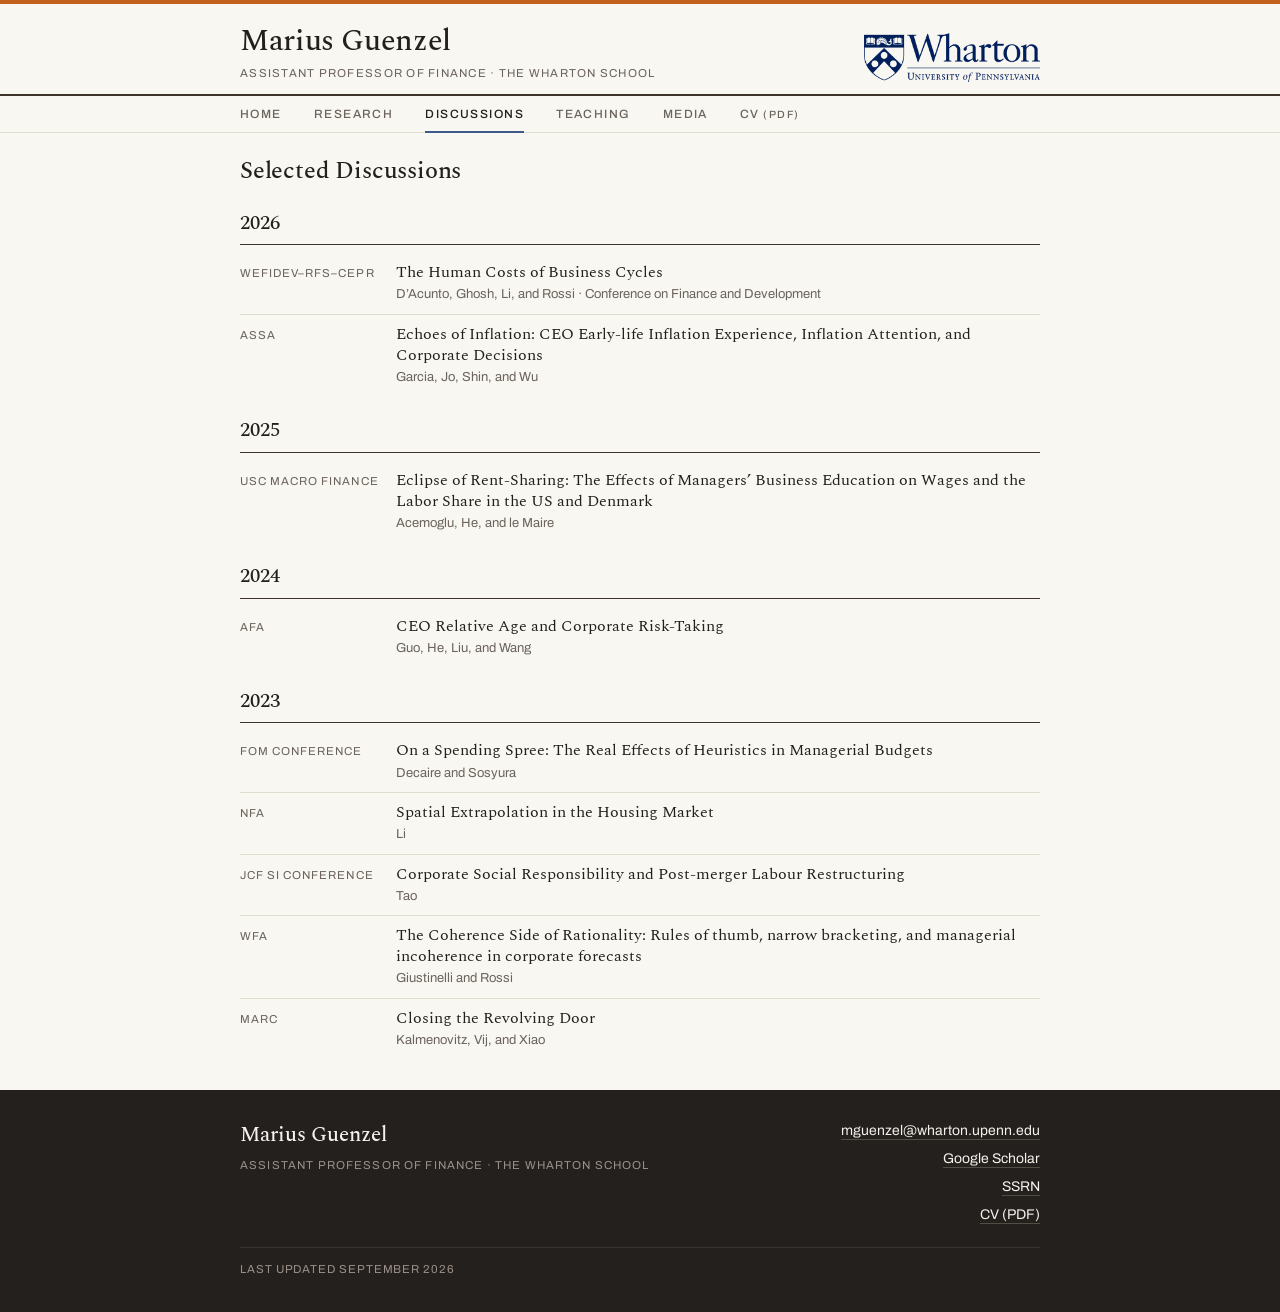
==== discussions.html @ 967c7da5 "Initial site" ====
<!doctype html>
<html lang="en">
<head>
<meta charset="utf-8">
<meta name="viewport" content="width=device-width, initial-scale=1">

<!-- iOS Safari auto-links bare number strings as telephone numbers, which turns
     volume and page citations into links. The CSS neutralises the styling; only
     this tag prevents the linking. -->
<meta name="format-detection" content="telephone=no">

<title>Discussions | Marius Guenzel</title>
<meta name="description" content="Selected conference and seminar discussions by Marius Guenzel, Assistant Professor of Finance at the Wharton School.">
<meta name="author" content="Marius Guenzel">
<link rel="canonical" href="https://www.mariusguenzel.com/discussions">

<meta property="og:type" content="website">
<meta property="og:site_name" content="Marius Guenzel">
<meta property="og:title" content="Discussions | Marius Guenzel">
<meta property="og:description" content="Selected conference and seminar discussions by Marius Guenzel, Assistant Professor of Finance at the Wharton School.">
<meta property="og:url" content="https://www.mariusguenzel.com/discussions">
<meta property="og:image" content="https://www.mariusguenzel.com/img/share.png">
<meta property="og:image:width" content="1200">
<meta property="og:image:height" content="630">
<meta name="twitter:card" content="summary_large_image">
<meta name="twitter:title" content="Discussions | Marius Guenzel">
<meta name="twitter:description" content="Selected conference and seminar discussions by Marius Guenzel, Assistant Professor of Finance at the Wharton School.">
<meta name="twitter:image" content="https://www.mariusguenzel.com/img/share.png">

<link rel="icon" href="favicon/mg.svg" type="image/svg+xml">
<link rel="alternate icon" href="favicon/mg.ico" sizes="32x32">
<link rel="apple-touch-icon" href="favicon/mg-180.png">

<link rel="preconnect" href="https://fonts.googleapis.com">
<link rel="preconnect" href="https://fonts.gstatic.com" crossorigin>
<link rel="stylesheet" href="https://fonts.googleapis.com/css2?family=Spectral:ital,wght@0,300;0,400;0,500;0,600;1,400&family=Archivo:wght@400;500;600&display=swap">
<link rel="stylesheet" href="css/site.css">
<script type="application/ld+json">
{
  "@context": "https://schema.org",
  "@type": "Person",
  "name": "Marius Guenzel",
  "givenName": "Marius",
  "familyName": "Guenzel",
  "jobTitle": "Assistant Professor of Finance",
  "url": "https://www.mariusguenzel.com/",
  "image": "https://www.mariusguenzel.com/img/guenzel-portrait.jpg",
  "email": "mguenzel@wharton.upenn.edu",
  "affiliation": {
    "@type": "CollegeOrUniversity",
    "name": "The Wharton School, University of Pennsylvania",
    "url": "https://www.wharton.upenn.edu/"
  },
  "sameAs": [
    "https://scholar.google.com/citations?user=2eia4X4AAAAJ",
    "https://papers.ssrn.com/sol3/cf_dev/AbsByAuth.cfm?per_id=4657581",
    "https://www.nber.org/people/marius_guenzel",
    "https://fnce.wharton.upenn.edu/profile/mguenzel/"
  ],
  "knowsAbout": ["Behavioral Finance", "Corporate Finance", "Managerial Decision-Making"]
}
</script>
</head>
<body>
<a class="skip" href="#view-discussions">Skip to content</a>
<div class="keyline"></div>

<header class="masthead">
  <div class="wrap masthead-inner">
    <div>
      <div class="wordmark"><a class="wordmark-link" href="index.html">Marius Guenzel</a></div>
      <div class="standfirst">Assistant Professor of Finance<span class="mast-school"> &middot; The Wharton School</span></div>
    </div>
    <div class="logo-slot"><img src="img/wharton.png" alt="The Wharton School, University of Pennsylvania" width="588" height="164"></div>
  </div>
</header>

<div id="mast-end"></div>

<div class="tabs-shell" id="tabs-shell">
  <div class="wrap tabs-row">
    <span class="mini-name" aria-hidden="true">Marius Guenzel</span>
    <nav class="tabs" aria-label="Sections">
        <a class="tab" href="index.html">Home</a>
        <a class="tab" href="research.html">Research</a>
        <a class="tab" href="discussions.html" aria-current="page">Discussions</a>
        <a class="tab" href="teaching.html">Teaching</a>
        <a class="tab" href="media.html">Media</a>
        <a class="tab" href="cv/CV_Marius.pdf" target="_blank" rel="noopener noreferrer">CV <span class="ext">(PDF)</span><span class="sr-only"> (opens in a new tab)</span></a>
    </nav>

    <details class="navmenu">
      <summary>
        <span class="navmenu-label">Discussions</span>
        <svg class="menu-caret" width="9" height="7" viewBox="0 0 9 7" fill="currentColor" aria-hidden="true"><path d="M0 0h9L4.5 7z"></path></svg>
      </summary>
      <nav class="navmenu-panel" aria-label="Sections">
        <a class="menu-item" href="index.html">Home</a>
        <a class="menu-item" href="research.html">Research</a>
        <a class="menu-item" href="discussions.html" aria-current="page">Discussions</a>
        <a class="menu-item" href="teaching.html">Teaching</a>
        <a class="menu-item" href="media.html">Media</a>
        <a class="menu-item" href="cv/CV_Marius.pdf" target="_blank" rel="noopener noreferrer">CV <span class="ext">&nbsp;(PDF)</span><span class="sr-only"> (opens in a new tab)</span></a>
      </nav>
    </details>
  </div>
</div>
<main class="page" id="view-discussions">
  <div class="wrap stack">
    <h1 class="page-title">Selected Discussions</h1>

    <section>
      <div class="sec-head"><h2>2026</h2></div>
      <div class="disc">
        <div class="venue">WEFIDEV&ndash;RFS&ndash;CEPR</div>
        <div class="disc-body">
          <div class="disc-title">The Human Costs of Business Cycles</div>
          <div class="disc-meta">D&rsquo;Acunto, Ghosh, Li, and Rossi &middot; Conference on Finance and Development</div>
        </div>
      </div>
      <div class="disc">
        <div class="venue">ASSA</div>
        <div class="disc-body">
          <div class="disc-title">Echoes of Inflation: CEO Early-life Inflation Experience, Inflation Attention, and Corporate Decisions</div>
          <div class="disc-meta">Garcia, Jo, Shin, and Wu</div>
        </div>
      </div>
    </section>

    <section>
      <div class="sec-head"><h2>2025</h2></div>
      <div class="disc">
        <div class="venue">USC Macro Finance</div>
        <div class="disc-body">
          <div class="disc-title">Eclipse of Rent-Sharing: The Effects of Managers&rsquo; Business Education on Wages and the Labor Share in the US and Denmark</div>
          <div class="disc-meta">Acemoglu, He, and le Maire</div>
        </div>
      </div>
    </section>

    <section>
      <div class="sec-head"><h2>2024</h2></div>
      <div class="disc">
        <div class="venue">AFA</div>
        <div class="disc-body">
          <div class="disc-title">CEO Relative Age and Corporate Risk-Taking</div>
          <div class="disc-meta">Guo, He, Liu, and Wang</div>
        </div>
      </div>
    </section>

    <section>
      <div class="sec-head"><h2>2023</h2></div>
      <div class="disc">
        <div class="venue">FOM Conference</div>
        <div class="disc-body">
          <div class="disc-title">On a Spending Spree: The Real Effects of Heuristics in Managerial Budgets</div>
          <div class="disc-meta">Decaire and Sosyura</div>
        </div>
      </div>
      <div class="disc">
        <div class="venue">NFA</div>
        <div class="disc-body">
          <div class="disc-title">Spatial Extrapolation in the Housing Market</div>
          <div class="disc-meta">Li</div>
        </div>
      </div>
      <div class="disc">
        <div class="venue">JCF SI Conference</div>
        <div class="disc-body">
          <div class="disc-title">Corporate Social Responsibility and Post-merger Labour Restructuring</div>
          <div class="disc-meta">Tao</div>
        </div>
      </div>
      <div class="disc">
        <div class="venue">WFA</div>
        <div class="disc-body">
          <div class="disc-title">The Coherence Side of Rationality: Rules of thumb, narrow bracketing, and managerial incoherence in corporate forecasts</div>
          <div class="disc-meta">Giustinelli and Rossi</div>
        </div>
      </div>
      <div class="disc">
        <div class="venue">MARC</div>
        <div class="disc-body">
          <div class="disc-title">Closing the Revolving Door</div>
          <div class="disc-meta">Kalmenovitz, Vij, and Xiao</div>
        </div>
      </div>
    </section>
  </div>
</main>
<footer class="site-foot">
  <div class="wrap">
    <div class="foot-grid">
      <div>
        <div class="foot-name">Marius Guenzel</div>
        <div class="foot-role">Assistant Professor of Finance &middot; The Wharton School</div>
      </div>
      <div class="foot-links">
        <a href="mailto:mguenzel@wharton.upenn.edu">mguenzel@wharton.upenn.edu</a>
        <a href="https://scholar.google.com/citations?user=2eia4X4AAAAJ&amp;hl=en" rel="noopener noreferrer" target="_blank">Google Scholar<span class="sr-only"> (opens in a new tab)</span></a>
        <a href="https://papers.ssrn.com/sol3/cf_dev/AbsByAuth.cfm?per_id=4657581" rel="noopener noreferrer" target="_blank">SSRN<span class="sr-only"> (opens in a new tab)</span></a>
        <a href="cv/CV_Marius.pdf" target="_blank" rel="noopener noreferrer">CV (PDF)<span class="sr-only"> (opens in a new tab)</span></a>
      </div>
    </div>
    <div class="foot-rule"></div>
    <div class="foot-updated">Last updated <time datetime="2026-09">September 2026</time></div>
  </div>
</footer>

<script>
  // The name appears in the pinned bar once the masthead has scrolled past.
  // This is the only script on the site; navigation is real links.
  (function () {
    var shell = document.getElementById('tabs-shell');
    var sentinel = document.getElementById('mast-end');
    if (shell && sentinel && 'IntersectionObserver' in window) {
      new IntersectionObserver(function (entries) {
        shell.classList.toggle('scrolled', !entries[0].isIntersecting);
      }, { rootMargin: '0px', threshold: 0 }).observe(sentinel);
    }
  })();
</script>
</body>
</html>
---- css/site.css ----
:root {
  --bg:          #F8F7F2;
  --bg-alt:      #F0EEE6;
  --ink:         #221F1C;
  --muted:       #6B635C;
  --rule:        #DFDBCE;
  --rule-strong: #3B332C;
  --accent:      #40598C;
  --accent-hov:  #334770;

  /* Publication accent. Two accents, two jobs: blue means interactive,
     sienna means published. Journal names take the darker value; the 4px
     keyline takes the brighter one, which is legal because a rule is a
     graphic element and needs 3:1, not the 4.5:1 that text needs. */
  --venue:       #A34A1C;
  --keyline:     #C2601E;

  --dark:        #24201D;
  --dark-text:   #CBC3BA;
  --dark-hi:     #F4F1EC;
  --dark-rule:   #554C44;
  --dark-muted:  #9A9089;

  --serif: 'Spectral', Georgia, 'Times New Roman', serif;
  --sans:  'Archivo', 'Helvetica Neue', Arial, sans-serif;
  --measure: 880px;
  --gutter: 40px;
}

* { box-sizing: border-box; }

body {
  margin: 0;
  background: var(--bg);
  color: var(--ink);
  font-family: var(--sans);
  font-size: 15px;
  line-height: 1.5;
  -webkit-font-smoothing: antialiased;
}

a { color: var(--accent); text-decoration: none; }
a:hover { color: var(--accent-hov); text-decoration: underline; }

/* iOS Safari auto-links bare number strings as telephone numbers, which
   turned the paper numbers and citation details blue. The real site should
   also carry <meta name="format-detection" content="telephone=no"> in the
   head; this neutralises the styling wherever that meta is not present. */
a[href^="tel:"] {
  color: inherit;
  text-decoration: none;
  pointer-events: none;
}
:focus-visible { outline: 2px solid var(--accent); outline-offset: 3px; }
h1, h2, h3, p { margin: 0; }

.wrap { max-width: var(--measure); margin: 0 auto; padding: 0 var(--gutter); }

/* Journal-cover keyline. Bookends the dark footer at the other end.
   4px, not 5 Ã¢â‚¬â€ burgundy is dark enough that 5 read heavier than intended. */
.keyline { height: 4px; background: var(--keyline); }

/* ---------- masthead ---------- */

.masthead { padding: 22px 0 12px; }
.masthead-inner {
  display: flex;
  align-items: flex-end;
  justify-content: space-between;
  gap: 32px;
  flex-wrap: wrap;
}
.wordmark {
  font-family: var(--serif);
  font-size: 30px;
  font-weight: 500;
  line-height: 1.05;
  letter-spacing: -0.012em;
}
.standfirst {
  margin-top: 7px;
  font-size: 11.5px;
  letter-spacing: 0.11em;
  text-transform: uppercase;
  color: var(--muted);
}
.logo-slot { width: 176px; display: block; }
.logo-slot img { width: 100%; height: auto; display: block; }

/* ---------- tabs ---------- */

.tabs-shell {
  position: sticky;
  top: 0;
  z-index: 10;
  background: var(--bg);
  border-top: 2px solid var(--rule-strong);
  border-bottom: 1px solid var(--rule);
}
.tabs-row { display: flex; align-items: center; }

/* The masthead does not follow you down the page; the name does, in small
   type, once the masthead has scrolled past. */
.mini-name {
  font-family: var(--serif);
  font-size: 16px;
  font-weight: 600;
  color: var(--ink);
  white-space: nowrap;
  overflow: hidden;
  max-width: 0;
  opacity: 0;
  transition: max-width 260ms ease, opacity 180ms ease, margin-right 260ms ease;
  margin-right: 0;
}
.tabs-shell.scrolled .mini-name { max-width: 260px; opacity: 1; margin-right: 30px; }
@media (prefers-reduced-motion: reduce) { .mini-name { transition: none; } }

.tabs { display: flex; gap: 32px; flex-wrap: wrap; }
.tab {
  appearance: none;
  background: none;
  border: 0;
  border-bottom: 2px solid transparent;
  font: inherit;
  font-family: var(--sans);
  font-size: 12px;
  font-weight: 500;
  letter-spacing: 0.12em;
  text-transform: uppercase;
  color: var(--muted);
  padding: 9px 0 8px;
  margin-bottom: -1px;
  cursor: pointer;
  text-decoration: none;
  display: block;
}
.tab:hover { color: var(--ink); text-decoration: none; }
.tab[aria-current="page"] { color: var(--ink); border-bottom-color: var(--accent); }
.tab .ext { font-size: 10.5px; color: var(--muted); }

/* Mobile navigation: the tab row becomes a disclosure menu. Built on
   <details> like the paper accordions, so it works with JavaScript off. */
.navmenu { display: none; }
.navmenu > summary {
  list-style: none;
  display: flex;
  align-items: center;
  justify-content: space-between;
  gap: 12px;
  padding: 13px 0;
  cursor: pointer;
  font-size: 12.5px;
  font-weight: 600;
  letter-spacing: 0.12em;
  text-transform: uppercase;
  color: var(--ink);
}
.navmenu > summary::-webkit-details-marker { display: none; }
.navmenu .menu-caret { flex: 0 0 9px; fill: currentColor; transition: transform 140ms ease; }
.navmenu[open] > summary .menu-caret { transform: rotate(180deg); }
@media (prefers-reduced-motion: reduce) { .navmenu .menu-caret { transition: none; } }

.navmenu-panel { display: flex; flex-direction: column; padding-bottom: 6px; }
.menu-item {
  appearance: none;
  background: none;
  border: 0;
  border-top: 1px solid var(--rule);
  font: inherit;
  font-family: var(--sans);
  font-size: 16px;
  text-align: left;
  color: var(--ink);
  min-height: 46px;
  display: flex;
  align-items: center;
  cursor: pointer;
  text-decoration: none;
  padding: 0;
}
.menu-item:hover { text-decoration: none; }
.menu-item[aria-current="page"] { color: var(--accent); font-weight: 600; }
.menu-item .ext { font-size: 13px; color: var(--muted); }

/* ---------- pages ---------- */

.page { padding: 20px 0 30px; }
.stack { display: flex; flex-direction: column; gap: 20px; }

.page-title {
  font-family: var(--serif);
  font-size: 24px;
  font-weight: 500;
  letter-spacing: -0.008em;
}

.sec-head {
  padding-bottom: 6px;
  border-bottom: 1px solid var(--rule-strong);
  margin-bottom: 8px;
}
.sec-head h2 {
  font-family: var(--serif);
  font-size: 19.5px;
  font-weight: 500;
}

/* ---------- intro ---------- */

.intro { display: flex; gap: 28px; align-items: flex-start; }
.portrait-col { flex: 0 0 148px; }

/* Square corners, deliberately: there is no border-radius anywhere on
   this site. A rounded photograph would be the one rounded thing on the
   page, and rounding a portrait is the avatar convention Ã¢â‚¬â€ app UI
   grammar on a page built to read as printed matter.

   No frame either. A 1px --rule hairline was tried and removed: the
   headshot is black and white on charcoal, so a pale line between a dark
   photo and a cream ground is invisible at any normal viewing distance.
   The photo already carries the hardest edge on the page; nothing needs
   to be added to it. */
.portrait {
  width: 148px;
  height: 222px;
  background: var(--bg-alt);
  overflow: hidden;
}
.portrait img { width: 100%; height: 100%; object-fit: cover; display: block; }

.lede {
  font-family: var(--serif);
  font-size: 18.5px;
  line-height: 1.55;
  text-wrap: pretty;
}
.sub {
  font-family: var(--serif);
  font-size: 16px;
  line-height: 1.6;
  color: var(--muted);
  margin-top: 12px;
  text-wrap: pretty;
}

/* ---------- what's new ---------- */

.whats-new { display: grid; grid-template-columns: 140px 1fr; gap: 0 16px; }
.whats-new > * { border-top: 1px solid var(--rule); padding: 9px 0; }
.whats-new > *:nth-child(1), .whats-new > *:nth-child(2) { border-top: 0; padding-top: 0; }
.wn-date {
  font-family: var(--serif);
  font-size: 15px;
  color: var(--muted);
  font-variant-numeric: tabular-nums;
}
.wn-text {
  font-family: var(--serif);
  font-size: 16px;
  line-height: 1.48;
  text-wrap: pretty;
}

/* ---------- paper entry ---------- */

.paper {
  display: grid;
  grid-template-columns: 34px 1fr;
  gap: 0 16px;
  padding: 10px 0;
  border-bottom: 1px solid var(--rule);
}
.paper:last-child { border-bottom: 0; }
.paper-num {
  font-family: var(--serif);
  font-size: 14px;
  color: var(--muted);
  padding-top: 3px;
  font-variant-numeric: tabular-nums;
}
.paper-body { min-width: 0; display: flex; flex-direction: column; gap: 4px; }

.paper-title {
  font-family: var(--serif);
  font-size: 18px;
  font-weight: 600;
  line-height: 1.25;
  text-wrap: pretty;
}
.byline { font-size: 13px; color: var(--muted); }

/* Optional plain-language line under a paper title, for readers who are not
   economists. Styled and ready; add a <div class="takeaway"> under any title
   and it needs no further CSS. Deliberately unused for now. */
.takeaway {
  font-family: var(--serif);
  font-style: italic;
  font-size: 15.5px;
  line-height: 1.45;
  color: var(--muted);
  text-wrap: pretty;
}

/* One treatment for every venue line: published, forthcoming, under review. */
/* Journal names sit below the title in weight but stand apart by colour and
   italic Ã¢â‚¬â€ citation convention does the work, so nothing has to shout. */
.venue-line { display: flex; align-items: baseline; flex-wrap: wrap; gap: 1px 9px; }
.journal {
  font-family: var(--serif);
  font-size: 15.5px;
  font-style: italic;
  font-weight: 500;
  color: var(--venue);
}
.venue-detail {
  font-family: var(--serif);
  font-size: 15px;
  color: var(--muted);
  font-variant-numeric: tabular-nums;
}

.award { font-size: 13px; font-weight: 500; color: var(--ink); }

/* The burgundy accent is confined to the Research page. It was tried on a
   journal named in running prose in What's New and removed: in a sentence
   that already carries a blue link, a second coloured span reads as a second
   link rather than as a venue. Journals in prose stay plain italic. */

.links { display: flex; flex-wrap: wrap; gap: 16px; font-size: 13px; }

/* Stacked, never side by side Ã¢â‚¬â€ an open panel would shove its neighbour around. */
.disclosures { display: flex; flex-direction: column; gap: 3px; margin-top: 4px; }
details { width: 100%; }

details > summary {
  list-style: none;
  cursor: pointer;
  display: flex;
  align-items: center;
  gap: 8px;
  color: var(--accent);
  font-size: 13.5px;
  width: fit-content;
  padding: 2px 0;
}
details > summary::-webkit-details-marker { display: none; }
details > summary:hover { color: var(--accent-hov); text-decoration: underline; }
.caret { flex: 0 0 7px; fill: currentColor; transition: transform 120ms ease; }
details[open] > summary .caret { transform: rotate(90deg); }
@media (prefers-reduced-motion: reduce) { .caret { transition: none; } }

.panel { border-left: 1px solid var(--rule); padding: 2px 0 2px 16px; margin: 6px 0 8px; }
/* No cap. The abstract fills the panel Ã¢â‚¬â€ 733px at the 880 measure, about
   100 characters Ã¢â‚¬â€ which is as wide as it can go without leaving the
   column the rest of the entry sits in.

   This went 64ch Ã¢â€ â€™ 82ch Ã¢â€ â€™ none, each step to make the block shorter
   rather than to improve the measure; at 100ch the line is past textbook
   comfort. Two things pay for that: 1.65 line-height, so the eye finds
   the start of the next line, and the fact that the panel is closed by
   default and opened deliberately by someone who wants this specific
   abstract. It is not text anyone reads by accident. The presentations
   list below it is uncapped too, so the two panels now agree. */
.panel.abstract { font-family: var(--serif); font-size: 15px; line-height: 1.65; }
/* Most abstracts are a single block. The handbook chapter carries a
   three-paragraph Summary instead, and the global `p { margin: 0 }`
   would otherwise run its paragraphs together. */
.panel.abstract p + p { margin-top: 0.72em; }
.panel.list { font-size: 13.5px; line-height: 1.75; color: var(--muted); }

/* A presentation panel reads top to bottom as scope, list, legend.
   The accordion label is just "Presentations", matching its sibling
   "Abstract". Both qualifiers live in the scope line instead: the scope
   is a property of the list, not of the control that opens it, and
   "Selected" is a claim about completeness that matters to someone
   reading the list rather than to someone deciding whether to open it.
   Stacking it in both places said it twice, fifteen pixels apart. */
/* No rules inside the panel. The panel already has a left border; three
   hairlines in a 13.5px block turned a short list into a small table.
   Space does the separating instead. */
.panel .scope {
  font-size: 12px;
  line-height: 1.5;
  color: var(--muted);
  margin-bottom: 9px;
}

/* Each panel carries its own legend rather than the page carrying one. A
   legend is only useful where the marker is in view, and these panels open
   one at a time Ã¢â‚¬â€ a note at the foot of a twelve-entry page would be a
   scroll away from the asterisk it explains. Only the markers that actually
   occur in a given list are printed, so two papers carry no legend at all. */
.panel .legend {
  margin-top: 10px;
  font-size: 12px;
  line-height: 1.5;
  color: var(--muted);
}
/* The marker in ink so the eye can match it to the list above, raised
   explicitly rather than relying on the font. Archivo sets the asterisk
   near the middle of the cap height, which reads as punctuation; lifted it
   reads as the reference mark it is. */
.panel .legend .mk {
  color: var(--ink);
  font-weight: 500;
  display: inline-block;
  transform: translateY(-0.22em);
}

.ph { color: var(--muted); font-style: italic; }

/* ---------- discussions ---------- */

.disc {
  display: grid;
  grid-template-columns: 140px 1fr;
  gap: 0 16px;
  padding: 9px 0;
  border-bottom: 1px solid var(--rule);
}
.disc:last-child { border-bottom: 0; }
.venue {
  font-size: 11.5px;
  letter-spacing: 0.09em;
  text-transform: uppercase;
  color: var(--muted);
  padding-top: 3px;
}
.disc-body { display: flex; flex-direction: column; gap: 2px; min-width: 0; }
.disc-title { font-family: var(--serif); font-size: 16px; line-height: 1.32; text-wrap: pretty; }
.disc-meta { font-size: 13px; color: var(--muted); }

/* ---------- media ---------- */

.media {
  display: grid;
  grid-template-columns: 140px 1fr;
  gap: 0 16px;
  padding: 11px 0;
  border-bottom: 1px solid var(--rule);
}
.media:last-child { border-bottom: 0; }
/* Dates set like What's New Ã¢â‚¬â€ both are dates, so both are serif figures. */
.media-date {
  font-family: var(--serif);
  font-size: 15px;
  color: var(--muted);
  font-variant-numeric: tabular-nums;
  padding-top: 1px;
}
.media-body { display: flex; flex-direction: column; gap: 3px; min-width: 0; }
.media-title {
  font-family: var(--serif);
  font-size: 16.5px;
  line-height: 1.3;
  text-wrap: pretty;
}
/* The outlet is the signal for this page's readers, not the headline Ã¢â‚¬â€
   so it sits in ink, scannable down the column. */
.media-outlet { font-size: 13.5px; font-weight: 500; color: var(--ink); }
/* How Marius was involved. Factual, not evaluative: a controlled vocabulary
   of Interview / Interviewed / Research covered. */
.media-role { font-weight: 400; color: var(--muted); }
.media-note {
  font-family: var(--serif);
  font-style: italic;
  font-size: 14.5px;
  line-height: 1.4;
  color: var(--muted);
  margin-top: 1px;
}

/* Provenance line under the page title. A sentence, not a logo wall. */
.page-note {
  font-family: var(--serif);
  font-size: 16px;
  line-height: 1.5;
  color: var(--muted);
  margin-top: 9px;
  max-width: 62ch;
  text-wrap: pretty;
}
.page-note strong { font-weight: 500; color: var(--ink); }

/* ---------- teaching ---------- */

.course {
  display: grid;
  grid-template-columns: 140px 1fr;
  gap: 0 16px;
  padding: 9px 0;
  border-bottom: 1px solid var(--rule);
}
.course:last-child { border-bottom: 0; }
.level {
  font-size: 11.5px;
  letter-spacing: 0.09em;
  text-transform: uppercase;
  color: var(--muted);
  padding-top: 5px;
}
.course-body { display: flex; flex-direction: column; gap: 3px; min-width: 0; }
.course-title { font-family: var(--serif); font-size: 17.5px; font-weight: 500; line-height: 1.26; }

/* ---------- dark footer ---------- */

.site-foot { background: var(--dark); color: var(--dark-text); }
.site-foot .wrap { padding-top: 30px; padding-bottom: 34px; }
.foot-grid {
  display: flex;
  justify-content: space-between;
  align-items: flex-start;
  gap: 36px;
  flex-wrap: wrap;
}
.foot-name { font-family: var(--serif); font-size: 21px; font-weight: 500; color: var(--dark-hi); }
.foot-role {
  margin-top: 6px;
  font-size: 11.5px;
  letter-spacing: 0.1em;
  text-transform: uppercase;
  color: var(--dark-muted);
}
.foot-links { display: flex; flex-direction: column; gap: 7px; font-size: 14px; text-align: right; }
.foot-links a {
  color: var(--dark-hi);
  text-decoration: underline;
  text-decoration-color: var(--dark-rule);
  text-underline-offset: 4px;
}
.foot-links a:hover { color: #FFFFFF; text-decoration-color: var(--dark-hi); }
.foot-rule { height: 1px; background: #3A332E; margin: 22px 0 13px; }
.foot-updated {
  font-size: 11.5px;
  letter-spacing: 0.08em;
  text-transform: uppercase;
  color: var(--dark-muted);
}
.foot-updated .ph { color: var(--dark-muted); }

/* ---------- research themes (home page) ----------
   No numbering: three concurrent areas are not a sequence, and 01/02/03
   would assert an order that isn't there. The rules do the separating. */

/* Aligned to the page measure like everything else. */
.themes-wide { margin-top: 54px; }
.wrap-wide { max-width: var(--measure); margin: 0 auto; padding: 0 var(--gutter); }

/* Capped columns. Static: no hover colour, no click behaviour, no links on
   the questions. Everything is visible at rest.

   Fifteen alternatives were built and rejected over one session Ã¢â‚¬â€ ruleless
   columns, editorial rows, tint panels, drawn figures, larger type, a
   thesis line, findings with numbers, a compact index, a dark band, a cream
   band, questions alone, folding the block into the bio, running prose,
   three dark blocks, copper caps, hover states, and a tab-like disclosure.
   This original was kept every time. It is a signpost between the portrait
   and the news; it is meant to be read in four seconds and then ignored,
   and each attempt to make it more interesting made it compete with the
   papers, which are the actual content of this site.

   Do not re-propose. Studies are linked in the palette section of
   CLAUDE.md. If this block ever needs to improve, the lever is the copy Ã¢â‚¬â€
   three questions and three glosses Ã¢â‚¬â€ not the frame around it. */
.theme-grid { display: grid; grid-template-columns: repeat(3, minmax(0, 1fr)); gap: 22px; }
.theme {
  display: flex;
  flex-direction: column;
  gap: 7px;
  border-top: 2px solid var(--rule-strong);
  padding-top: 12px;
}
.theme-name {
  font-family: var(--serif);
  font-size: 18px;
  font-weight: 600;
  line-height: 1.25;
  letter-spacing: -0.01em;
}

/* Headings wrap naturally. text-wrap: balance was tried and removed Ã¢â‚¬â€ it
   evened the line lengths at the cost of breaking before the sense did. */

/* Hairlines between the selected papers, matching every other list on the
   site. Without them a two-line title above a one-line title reads as one
   block of text. */
.theme-work { margin-top: 6px; display: flex; flex-direction: column; gap: 0; }
.theme-work a { padding-bottom: 6px; }
.theme-work a + a { border-top: 1px solid var(--rule); padding-top: 6px; }
.theme-work a:last-child { padding-bottom: 0; }
.theme-work-label {
  font-size: 10px;
  font-weight: 600;
  letter-spacing: 0.13em;
  text-transform: uppercase;
  color: var(--muted);
  margin-bottom: 6px;
}
.theme-work a { font-family: var(--serif); font-size: 14.5px; line-height: 1.33; }
/* Roman, not italic. The description is already three steps away from the
   heading above it Ã¢â‚¬â€ smaller, lighter, muted Ã¢â‚¬â€ so the italic was a fourth
   signal for a distinction that was not in doubt, and it read as a pull
   quote rather than as a line of explanation.

   14px, not 15. Cutting the line entirely was considered and rejected
   (https://claude.ai/code/artifact/cfbfd085-6bdb-423a-85a0-0934b1d5f403);
   what was true in that argument is that the line partly restates the
   papers beneath it, so it should read as a subordinate gloss rather than
   as a second heading. At 15px against an 18px name it was competing. */
.theme-q {
  font-family: var(--serif);
  font-size: 14px;
  line-height: 1.5;
  color: var(--muted);
  text-wrap: pretty;
}

/* Two layout devices on the site, each used consistently:

   - the three-column grid (portrait and bio, research themes), where the
     page measure is divided equally and things span whole columns;
   - the 140px label row (What's New, Discussions, Teaching, Media), where
     a short label Ã¢â‚¬â€ date, venue, level Ã¢â‚¬â€ sits beside a body of text.

   What's New used to be 100px, the only place that number appeared. It is
   a list, so it now takes the list column and matches the three list pages
   it shares content types with. Putting the lists on the three-column grid
   instead was tried and reverted: a 252px column for "Undergraduate" is a
   third of the page spent on one word.

   The Research page's 34px paper number is neither Ã¢â‚¬â€ it is a margin mark. */

.home-tail { margin-top: 54px; }

/* ---------- home keeps the roomier rhythm ----------
   The tightening above is for the long list pages; the home page has
   little enough on it that the space reads as composure, not waste. */

#view-home { padding: 32px 0 44px; }
#view-home .stack { gap: 36px; }
#view-home .sec-head { padding-bottom: 8px; margin-bottom: 15px; }
#view-home .sec-head h2 { font-size: 21px; }
/* The intro runs on the themes grid, not on a column width of its own.
   Portrait in column 1, bio spanning 2Ã¢â‚¬â€œ3, so the photograph's left edge
   lines up with the first theme and the bio's with the second. The home
   page had been running on two grids; this is the one change that makes
   it read as composed rather than merely tidy. */
#view-home .intro {
  display: grid;
  grid-template-columns: repeat(3, minmax(0, 1fr));
  gap: 22px;
  align-items: start;
}
#view-home .intro > div:last-child { grid-column: span 2; }
#view-home .portrait-col { flex: none; }

/* Square, filling the column Ã¢â‚¬â€ 252px at the 880 measure.
   1:1 is a real headshot format (faculty directories, conference
   programs) rather than a ratio picked to hit a height. It is also
   shorter than the 270 it replaces, so the plate gets wider and the
   intro block gets shorter at the same time.

   No frame. A mat and hairline was built and rejected on sight as a
   picture-frame gesture that dates the page; the photograph keeps the
   hard edge it already has.

   object-position pins the top so the 33% the square crop discards
   comes off the bottom, which in this photograph is jacket. Centred Ã¢â‚¬â€
   the default Ã¢â‚¬â€ it would take half of that off the hair. */
#view-home .portrait { width: 100%; height: auto; aspect-ratio: 1 / 1; }
#view-home .portrait img { object-position: center top; }
#view-home .lede { font-size: 20px; line-height: 1.6; }
#view-home .sub { font-size: 17px; line-height: 1.68; margin-top: 12px; }
#view-home .whats-new { gap: 0 16px; }
#view-home .whats-new > * { padding: 8px 0; }
#view-home .whats-new > *:nth-child(1), #view-home .whats-new > *:nth-child(2) { padding-top: 0; }
#view-home .wn-date { font-size: 15px; }
#view-home .wn-text { font-size: 16px; line-height: 1.42; }

/* Themes stack well before the phone breakpoint. Three columns inside a
   ~700px viewport leaves each about 215px, which chops the questions into
   three ragged lines. Balancing is also switched off once stacked: at full
   width the headings should simply fill the line. */
@media (max-width: 900px) {
  .theme-grid { grid-template-columns: 1fr; gap: 20px; }
  .theme-name { text-wrap: wrap; }
  .theme-q { max-width: 60ch; }
}

/* ---------- responsive ---------- */

@media (max-width: 760px) {
  .theme-grid { grid-template-columns: 1fr; gap: 18px; }
  :root { --gutter: 22px; }
  .masthead { padding: 18px 0 11px; }
  .masthead-inner { align-items: flex-start; gap: 18px; }
  .wordmark { font-size: 25px; }
  .mast-school { display: none; }
  .logo-slot { width: 138px; }
  .page-title { font-size: 21px; }
  .page { padding: 18px 0 26px; }
  .stack { gap: 18px; }
  .tabs { display: none; }
  .navmenu { display: block; flex: 1; }
  .intro { flex-direction: column; gap: 20px; }
  .portrait-col { flex: none; }
  .lede { font-size: 17.5px; }
  .whats-new { grid-template-columns: 1fr; gap: 0; }
  .whats-new > *:nth-child(2n) { border-top: 0; padding-top: 0; }
  .whats-new > *:nth-child(2n+1) { padding-bottom: 3px; }

  #view-home { padding: 22px 0 32px; }
  #view-home .stack { gap: 26px; }
  #view-home .intro { grid-template-columns: 1fr; gap: 22px; }
  #view-home .intro > div:last-child { grid-column: auto; }
  #view-home .portrait-col { flex: none; }
  /* Stacked, the plate is an object rather than a column. */
  #view-home .portrait { width: 200px; }
  #view-home .lede { font-size: 18px; }
  #view-home .sub { font-size: 16px; }
  #view-home .whats-new { grid-template-columns: 1fr; }
  #view-home .whats-new > *:nth-child(2n) { border-top: 0; padding-top: 0; }
  #view-home .whats-new > *:nth-child(2n+1) { padding-bottom: 3px; }
  #view-home .whats-new { grid-template-columns: 1fr; gap: 2px; }
  #view-home .wn-date { padding-top: 13px; }
  .paper { grid-template-columns: 1fr; }
  .paper-num { padding-top: 0; padding-bottom: 2px; }
  .disc, .course, .media { grid-template-columns: 1fr; gap: 4px; }
  .venue, .level, .media-date { padding-top: 0; }
  .foot-links { text-align: left; }
  .site-foot .wrap { padding-top: 26px; padding-bottom: 30px; }
}

/* ---------- print ---------- */

@media print {
  body { background: none; }
  .page { padding-top: 0; }

  /* Sticky chrome means nothing on paper. */
  .tabs-shell, .navmenu { display: none; }

  /* <details> prints closed. Without this rule the Research page prints
     with every abstract and presentation list silently missing Ã¢â‚¬â€ the
     single worst thing this stylesheet prevents. */
  details > .panel { display: block !important; }
  details > summary { color: var(--ink); font-weight: 500; }
  .caret { display: none; }

  /* The footer band is a background colour, and browsers do not print
     background colours by default. Left alone, #CBC3BA text would print
     on white paper Ã¢â‚¬â€ invisible. Reprint the band as plain text. */
  .site-foot { background: none; color: var(--ink); border-top: 1px solid var(--rule); }
  .foot-name { color: var(--ink); }
  .foot-links a { color: var(--ink); text-decoration-color: var(--rule); }
  .foot-role, .foot-updated { color: var(--muted); }
  .foot-rule { background: var(--rule); }

  /* An entry should not split across a page break. */
  .paper, .disc, .course, .media, .theme { break-inside: avoid; page-break-inside: avoid; }

  /* Paper is not clickable, so give the reader the destination. Placeholder
     and mail links are excluded, so the mockup does not print "(#)" beside
     all 55 of them; this starts earning its place once real URLs land. */
  a[href]:not([href="#"]):not([href^="mailto:"])::after {
    content: " (" attr(href) ")";
    font-size: 11px;
    color: var(--muted);
    word-break: break-all;
  }
}
/* ==========================================================================
   SITE ADDITIONS
   Present on the real site and not in the mockup, which had no <head>,
   no real navigation and no skip link.
   ========================================================================== */

/* The masthead name links home. It must not take the link colour - it is the
   masthead, not a link in prose. */
.wordmark-link {
  color: inherit;
  text-decoration: none;
}
.wordmark-link:hover { color: inherit; text-decoration: none; }

/* Keyboard users land on the tab bar otherwise, and have to walk the whole
   nav on every page. */
.skip {
  position: absolute;
  left: -9999px;
  top: 0;
  background: var(--bg);
  color: var(--ink);
  padding: 10px 16px;
  z-index: 100;
  font-size: 13px;
  border: 1px solid var(--rule-strong);
}
.skip:focus { left: 8px; top: 8px; }
/* ==========================================================================
   PRINT
   People print the Research page before a seminar. Browsers print a closed
   <details> closed, so the abstracts have to be forced open here or they are
   silently lost from the printout.
   ========================================================================== */

@media print {
  :root {
    --bg: #FFFFFF;
    --ink: #000000;
    --muted: #333333;
    --rule: #BBBBBB;
    --rule-strong: #000000;
  }

  body { background: #FFFFFF; font-size: 10.5pt; }

  /* Screen furniture that means nothing on paper. */
  .keyline,
  .tabs-shell,
  .navmenu,
  .logo-slot { display: none !important; }

  .masthead { padding: 0 0 10pt; }
  .wordmark { font-size: 20pt; }
  .wrap { max-width: none; padding: 0; }

  /* Every panel open, and the twisty gone - it is a control, not content. */
  details > .panel,
  .panel { display: block !important; }
  details > summary { display: none !important; }
  .panel { border-left: 0; padding-left: 0; margin-top: 2pt; }

  /* Give the abstract a label, since its summary row is suppressed above. */
  .panel.abstract::before {
    content: "Abstract. ";
    font-weight: 600;
  }

  /* A link is useless on paper unless its target is printed with it. */
  a { color: #000000; text-decoration: none; }
  .links a::after,
  .media-title::after {
    content: " <" attr(href) ">";
    font-size: 8.5pt;
    color: #444444;
    word-break: break-all;
  }
  /* Internal jumps and unfilled stubs would print as noise. */
  .links a[href="#"]::after,
  .media-title[href="#"]::after { content: ""; }

  /* Nothing should straddle a page break mid-entry. */
  .paper, .media, .disc, .course { break-inside: avoid; page-break-inside: avoid; }
  .sec-head { break-after: avoid; page-break-after: avoid; }

  /* The dark band inverts to nothing useful and costs a whole toner pass. */
  .site-foot { background: none; color: #000000; border-top: 1px solid #BBBBBB; }
  .site-foot .wrap { padding: 10pt 0 0; }
  .foot-name, .foot-links a { color: #000000; }
  .foot-rule { display: none; }
  .foot-role, .foot-updated { color: #333333; }
}
/* Jumping to a paper from the home page would otherwise land it underneath the
   sticky tab bar. */
.paper[id] { scroll-margin-top: 66px; }
@media (max-width: 760px) { .paper[id] { scroll-margin-top: 58px; } }
/* Links that leave the site open in a new tab. Sighted users see the new tab
   appear; screen-reader users are told, which is the whole point of this class.
   Clipped rather than display:none, so it is still read aloud. */
.sr-only {
  position: absolute;
  width: 1px;
  height: 1px;
  padding: 0;
  margin: -1px;
  overflow: hidden;
  clip: rect(0, 0, 0, 0);
  white-space: nowrap;
  border: 0;
}
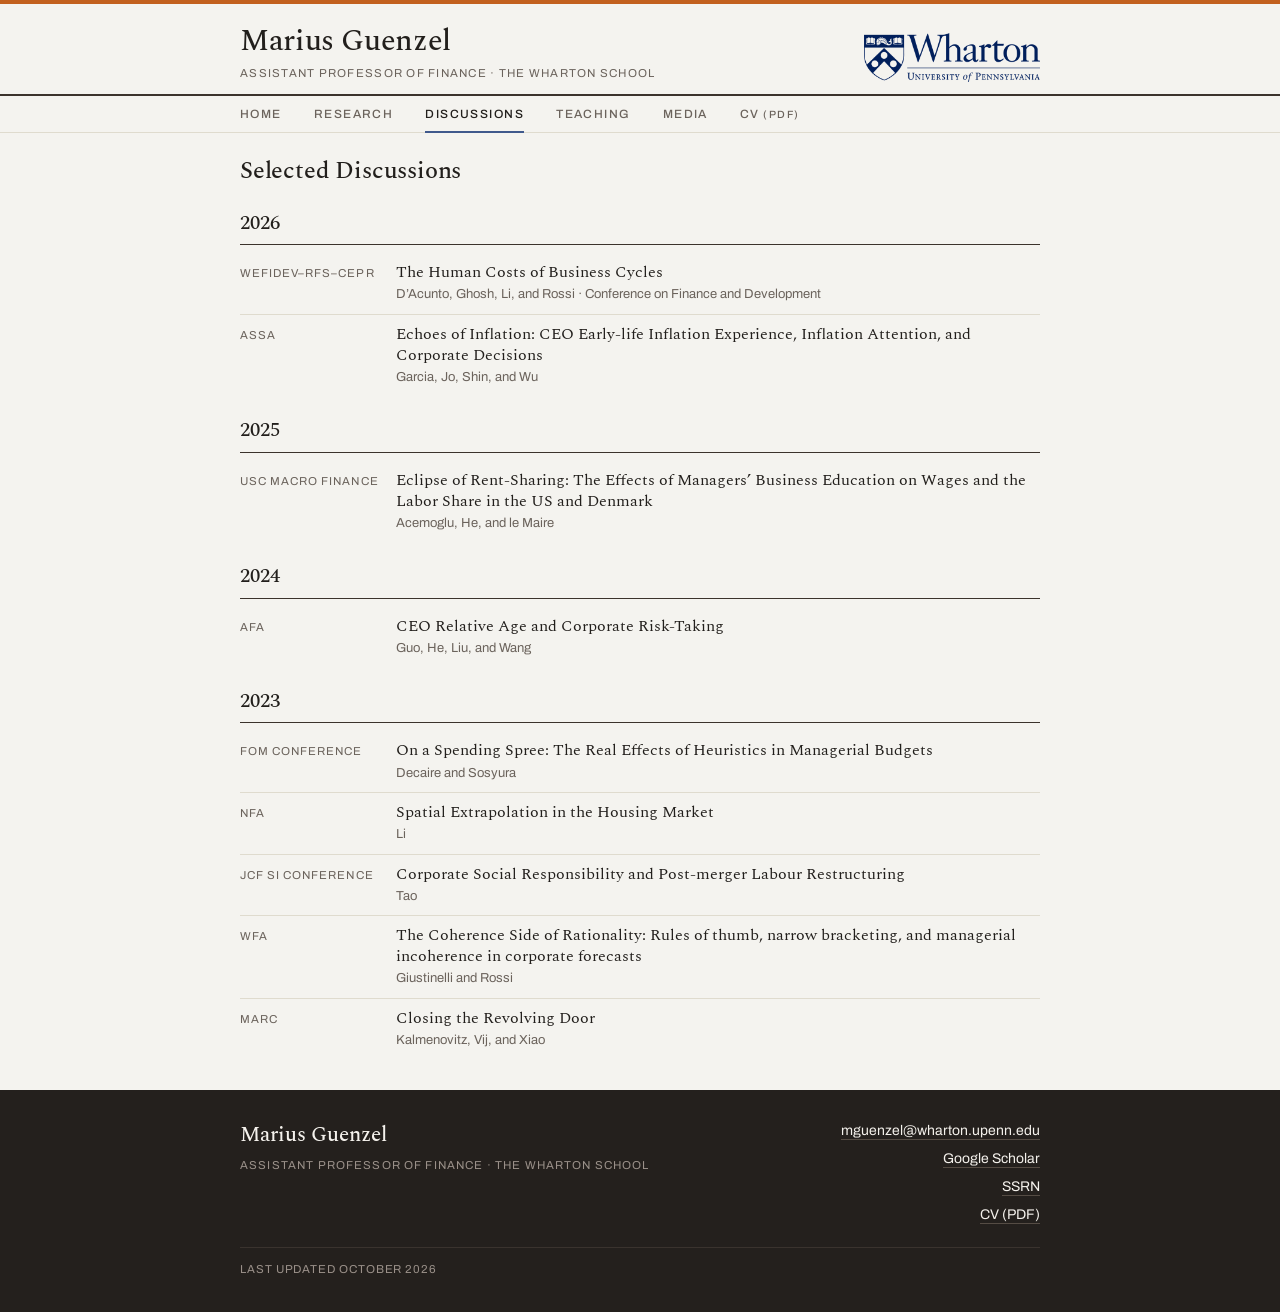
==== commit 3140cc84: "Updates" ====
--- a/discussions.html
+++ b/discussions.html
@@ -204,7 +204,7 @@
       </div>
     </div>
     <div class="foot-rule"></div>
-    <div class="foot-updated">Last updated <time datetime="2026-09">September 2026</time></div>
+    <div class="foot-updated">Last updated <time datetime="2026-10">October 2026</time></div>
   </div>
 </footer>
 
--- a/css/site.css
+++ b/css/site.css
@@ -1,6 +1,6 @@
 :root {
-  --bg:          #F8F7F2;
-  --bg-alt:      #F0EEE6;
+  --bg:          #F4F3EF;
+  --bg-alt:      #ECEAE4;
   --ink:         #221F1C;
   --muted:       #6B635C;
   --rule:        #DFDBCE;
@@ -57,7 +57,7 @@
 .wrap { max-width: var(--measure); margin: 0 auto; padding: 0 var(--gutter); }
 
 /* Journal-cover keyline. Bookends the dark footer at the other end.
-   4px, not 5 Ã¢â‚¬â€ burgundy is dark enough that 5 read heavier than intended. */
+   4px, not 5 ÃƒÆ’Ã†â€™Ãƒâ€šÃ‚Â¢ÃƒÆ’Ã‚Â¢ÃƒÂ¢Ã¢â€šÂ¬Ã…Â¡Ãƒâ€šÃ‚Â¬ÃƒÆ’Ã‚Â¢ÃƒÂ¢Ã¢â‚¬Å¡Ã‚Â¬Ãƒâ€šÃ‚Â burgundy is dark enough that 5 read heavier than intended. */
 .keyline { height: 4px; background: var(--keyline); }
 
 /* ---------- masthead ---------- */
@@ -213,7 +213,7 @@
 
 /* Square corners, deliberately: there is no border-radius anywhere on
    this site. A rounded photograph would be the one rounded thing on the
-   page, and rounding a portrait is the avatar convention Ã¢â‚¬â€ app UI
+   page, and rounding a portrait is the avatar convention ÃƒÆ’Ã†â€™Ãƒâ€šÃ‚Â¢ÃƒÆ’Ã‚Â¢ÃƒÂ¢Ã¢â€šÂ¬Ã…Â¡Ãƒâ€šÃ‚Â¬ÃƒÆ’Ã‚Â¢ÃƒÂ¢Ã¢â‚¬Å¡Ã‚Â¬Ãƒâ€šÃ‚Â app UI
    grammar on a page built to read as printed matter.
 
    No frame either. A 1px --rule hairline was tried and removed: the
@@ -304,7 +304,7 @@
 
 /* One treatment for every venue line: published, forthcoming, under review. */
 /* Journal names sit below the title in weight but stand apart by colour and
-   italic Ã¢â‚¬â€ citation convention does the work, so nothing has to shout. */
+   italic ÃƒÆ’Ã†â€™Ãƒâ€šÃ‚Â¢ÃƒÆ’Ã‚Â¢ÃƒÂ¢Ã¢â€šÂ¬Ã…Â¡Ãƒâ€šÃ‚Â¬ÃƒÆ’Ã‚Â¢ÃƒÂ¢Ã¢â‚¬Å¡Ã‚Â¬Ãƒâ€šÃ‚Â citation convention does the work, so nothing has to shout. */
 .venue-line { display: flex; align-items: baseline; flex-wrap: wrap; gap: 1px 9px; }
 .journal {
   font-family: var(--serif);
@@ -329,7 +329,7 @@
 
 .links { display: flex; flex-wrap: wrap; gap: 16px; font-size: 13px; }
 
-/* Stacked, never side by side Ã¢â‚¬â€ an open panel would shove its neighbour around. */
+/* Stacked, never side by side ÃƒÆ’Ã†â€™Ãƒâ€šÃ‚Â¢ÃƒÆ’Ã‚Â¢ÃƒÂ¢Ã¢â€šÂ¬Ã…Â¡Ãƒâ€šÃ‚Â¬ÃƒÆ’Ã‚Â¢ÃƒÂ¢Ã¢â‚¬Å¡Ã‚Â¬Ãƒâ€šÃ‚Â an open panel would shove its neighbour around. */
 .disclosures { display: flex; flex-direction: column; gap: 3px; margin-top: 4px; }
 details { width: 100%; }
 
@@ -351,11 +351,11 @@
 @media (prefers-reduced-motion: reduce) { .caret { transition: none; } }
 
 .panel { border-left: 1px solid var(--rule); padding: 2px 0 2px 16px; margin: 6px 0 8px; }
-/* No cap. The abstract fills the panel Ã¢â‚¬â€ 733px at the 880 measure, about
-   100 characters Ã¢â‚¬â€ which is as wide as it can go without leaving the
+/* No cap. The abstract fills the panel ÃƒÆ’Ã†â€™Ãƒâ€šÃ‚Â¢ÃƒÆ’Ã‚Â¢ÃƒÂ¢Ã¢â€šÂ¬Ã…Â¡Ãƒâ€šÃ‚Â¬ÃƒÆ’Ã‚Â¢ÃƒÂ¢Ã¢â‚¬Å¡Ã‚Â¬Ãƒâ€šÃ‚Â 733px at the 880 measure, about
+   100 characters ÃƒÆ’Ã†â€™Ãƒâ€šÃ‚Â¢ÃƒÆ’Ã‚Â¢ÃƒÂ¢Ã¢â€šÂ¬Ã…Â¡Ãƒâ€šÃ‚Â¬ÃƒÆ’Ã‚Â¢ÃƒÂ¢Ã¢â‚¬Å¡Ã‚Â¬Ãƒâ€šÃ‚Â which is as wide as it can go without leaving the
    column the rest of the entry sits in.
 
-   This went 64ch Ã¢â€ â€™ 82ch Ã¢â€ â€™ none, each step to make the block shorter
+   This went 64ch ÃƒÆ’Ã†â€™Ãƒâ€šÃ‚Â¢ÃƒÆ’Ã‚Â¢ÃƒÂ¢Ã¢â‚¬Å¡Ã‚Â¬Ãƒâ€šÃ‚Â ÃƒÆ’Ã‚Â¢ÃƒÂ¢Ã¢â‚¬Å¡Ã‚Â¬ÃƒÂ¢Ã¢â‚¬Å¾Ã‚Â¢ 82ch ÃƒÆ’Ã†â€™Ãƒâ€šÃ‚Â¢ÃƒÆ’Ã‚Â¢ÃƒÂ¢Ã¢â‚¬Å¡Ã‚Â¬Ãƒâ€šÃ‚Â ÃƒÆ’Ã‚Â¢ÃƒÂ¢Ã¢â‚¬Å¡Ã‚Â¬ÃƒÂ¢Ã¢â‚¬Å¾Ã‚Â¢ none, each step to make the block shorter
    rather than to improve the measure; at 100ch the line is past textbook
    comfort. Two things pay for that: 1.65 line-height, so the eye finds
    the start of the next line, and the fact that the panel is closed by
@@ -388,7 +388,7 @@
 
 /* Each panel carries its own legend rather than the page carrying one. A
    legend is only useful where the marker is in view, and these panels open
-   one at a time Ã¢â‚¬â€ a note at the foot of a twelve-entry page would be a
+   one at a time ÃƒÆ’Ã†â€™Ãƒâ€šÃ‚Â¢ÃƒÆ’Ã‚Â¢ÃƒÂ¢Ã¢â€šÂ¬Ã…Â¡Ãƒâ€šÃ‚Â¬ÃƒÆ’Ã‚Â¢ÃƒÂ¢Ã¢â‚¬Å¡Ã‚Â¬Ãƒâ€šÃ‚Â a note at the foot of a twelve-entry page would be a
    scroll away from the asterisk it explains. Only the markers that actually
    occur in a given list are printed, so two papers carry no legend at all. */
 .panel .legend {
@@ -441,7 +441,7 @@
   border-bottom: 1px solid var(--rule);
 }
 .media:last-child { border-bottom: 0; }
-/* Dates set like What's New Ã¢â‚¬â€ both are dates, so both are serif figures. */
+/* Dates set like What's New ÃƒÆ’Ã†â€™Ãƒâ€šÃ‚Â¢ÃƒÆ’Ã‚Â¢ÃƒÂ¢Ã¢â€šÂ¬Ã…Â¡Ãƒâ€šÃ‚Â¬ÃƒÆ’Ã‚Â¢ÃƒÂ¢Ã¢â‚¬Å¡Ã‚Â¬Ãƒâ€šÃ‚Â both are dates, so both are serif figures. */
 .media-date {
   font-family: var(--serif);
   font-size: 15px;
@@ -456,7 +456,7 @@
   line-height: 1.3;
   text-wrap: pretty;
 }
-/* The outlet is the signal for this page's readers, not the headline Ã¢â‚¬â€
+/* The outlet is the signal for this page's readers, not the headline ÃƒÆ’Ã†â€™Ãƒâ€šÃ‚Â¢ÃƒÆ’Ã‚Â¢ÃƒÂ¢Ã¢â€šÂ¬Ã…Â¡Ãƒâ€šÃ‚Â¬ÃƒÆ’Ã‚Â¢ÃƒÂ¢Ã¢â‚¬Å¡Ã‚Â¬Ãƒâ€šÃ‚Â
    so it sits in ink, scannable down the column. */
 .media-outlet { font-size: 13.5px; font-weight: 500; color: var(--ink); }
 /* How Marius was involved. Factual, not evaluative: a controlled vocabulary
@@ -550,7 +550,7 @@
 /* Capped columns. Static: no hover colour, no click behaviour, no links on
    the questions. Everything is visible at rest.
 
-   Fifteen alternatives were built and rejected over one session Ã¢â‚¬â€ ruleless
+   Fifteen alternatives were built and rejected over one session ÃƒÆ’Ã†â€™Ãƒâ€šÃ‚Â¢ÃƒÆ’Ã‚Â¢ÃƒÂ¢Ã¢â€šÂ¬Ã…Â¡Ãƒâ€šÃ‚Â¬ÃƒÆ’Ã‚Â¢ÃƒÂ¢Ã¢â‚¬Å¡Ã‚Â¬Ãƒâ€šÃ‚Â ruleless
    columns, editorial rows, tint panels, drawn figures, larger type, a
    thesis line, findings with numbers, a compact index, a dark band, a cream
    band, questions alone, folding the block into the bio, running prose,
@@ -561,8 +561,8 @@
    papers, which are the actual content of this site.
 
    Do not re-propose. Studies are linked in the palette section of
-   CLAUDE.md. If this block ever needs to improve, the lever is the copy Ã¢â‚¬â€
-   three questions and three glosses Ã¢â‚¬â€ not the frame around it. */
+   CLAUDE.md. If this block ever needs to improve, the lever is the copy ÃƒÆ’Ã†â€™Ãƒâ€šÃ‚Â¢ÃƒÆ’Ã‚Â¢ÃƒÂ¢Ã¢â€šÂ¬Ã…Â¡Ãƒâ€šÃ‚Â¬ÃƒÆ’Ã‚Â¢ÃƒÂ¢Ã¢â‚¬Å¡Ã‚Â¬Ãƒâ€šÃ‚Â
+   three questions and three glosses ÃƒÆ’Ã†â€™Ãƒâ€šÃ‚Â¢ÃƒÆ’Ã‚Â¢ÃƒÂ¢Ã¢â€šÂ¬Ã…Â¡Ãƒâ€šÃ‚Â¬ÃƒÆ’Ã‚Â¢ÃƒÂ¢Ã¢â‚¬Å¡Ã‚Â¬Ãƒâ€šÃ‚Â not the frame around it. */
 .theme-grid { display: grid; grid-template-columns: repeat(3, minmax(0, 1fr)); gap: 22px; }
 .theme {
   display: flex;
@@ -579,7 +579,7 @@
   letter-spacing: -0.01em;
 }
 
-/* Headings wrap naturally. text-wrap: balance was tried and removed Ã¢â‚¬â€ it
+/* Headings wrap naturally. text-wrap: balance was tried and removed ÃƒÆ’Ã†â€™Ãƒâ€šÃ‚Â¢ÃƒÆ’Ã‚Â¢ÃƒÂ¢Ã¢â€šÂ¬Ã…Â¡Ãƒâ€šÃ‚Â¬ÃƒÆ’Ã‚Â¢ÃƒÂ¢Ã¢â‚¬Å¡Ã‚Â¬Ãƒâ€šÃ‚Â it
    evened the line lengths at the cost of breaking before the sense did. */
 
 /* Hairlines between the selected papers, matching every other list on the
@@ -599,7 +599,7 @@
 }
 .theme-work a { font-family: var(--serif); font-size: 14.5px; line-height: 1.33; }
 /* Roman, not italic. The description is already three steps away from the
-   heading above it Ã¢â‚¬â€ smaller, lighter, muted Ã¢â‚¬â€ so the italic was a fourth
+   heading above it ÃƒÆ’Ã†â€™Ãƒâ€šÃ‚Â¢ÃƒÆ’Ã‚Â¢ÃƒÂ¢Ã¢â€šÂ¬Ã…Â¡Ãƒâ€šÃ‚Â¬ÃƒÆ’Ã‚Â¢ÃƒÂ¢Ã¢â‚¬Å¡Ã‚Â¬Ãƒâ€šÃ‚Â smaller, lighter, muted ÃƒÆ’Ã†â€™Ãƒâ€šÃ‚Â¢ÃƒÆ’Ã‚Â¢ÃƒÂ¢Ã¢â€šÂ¬Ã…Â¡Ãƒâ€šÃ‚Â¬ÃƒÆ’Ã‚Â¢ÃƒÂ¢Ã¢â‚¬Å¡Ã‚Â¬Ãƒâ€šÃ‚Â so the italic was a fourth
    signal for a distinction that was not in doubt, and it read as a pull
    quote rather than as a line of explanation.
 
@@ -621,7 +621,7 @@
    - the three-column grid (portrait and bio, research themes), where the
      page measure is divided equally and things span whole columns;
    - the 140px label row (What's New, Discussions, Teaching, Media), where
-     a short label Ã¢â‚¬â€ date, venue, level Ã¢â‚¬â€ sits beside a body of text.
+     a short label ÃƒÆ’Ã†â€™Ãƒâ€šÃ‚Â¢ÃƒÆ’Ã‚Â¢ÃƒÂ¢Ã¢â€šÂ¬Ã…Â¡Ãƒâ€šÃ‚Â¬ÃƒÆ’Ã‚Â¢ÃƒÂ¢Ã¢â‚¬Å¡Ã‚Â¬Ãƒâ€šÃ‚Â date, venue, level ÃƒÆ’Ã†â€™Ãƒâ€šÃ‚Â¢ÃƒÆ’Ã‚Â¢ÃƒÂ¢Ã¢â€šÂ¬Ã…Â¡Ãƒâ€šÃ‚Â¬ÃƒÆ’Ã‚Â¢ÃƒÂ¢Ã¢â‚¬Å¡Ã‚Â¬Ãƒâ€šÃ‚Â sits beside a body of text.
 
    What's New used to be 100px, the only place that number appeared. It is
    a list, so it now takes the list column and matches the three list pages
@@ -629,7 +629,7 @@
    instead was tried and reverted: a 252px column for "Undergraduate" is a
    third of the page spent on one word.
 
-   The Research page's 34px paper number is neither Ã¢â‚¬â€ it is a margin mark. */
+   The Research page's 34px paper number is neither ÃƒÆ’Ã†â€™Ãƒâ€šÃ‚Â¢ÃƒÆ’Ã‚Â¢ÃƒÂ¢Ã¢â€šÂ¬Ã…Â¡Ãƒâ€šÃ‚Â¬ÃƒÆ’Ã‚Â¢ÃƒÂ¢Ã¢â‚¬Å¡Ã‚Â¬Ãƒâ€šÃ‚Â it is a margin mark. */
 
 .home-tail { margin-top: 54px; }
 
@@ -642,7 +642,7 @@
 #view-home .sec-head { padding-bottom: 8px; margin-bottom: 15px; }
 #view-home .sec-head h2 { font-size: 21px; }
 /* The intro runs on the themes grid, not on a column width of its own.
-   Portrait in column 1, bio spanning 2Ã¢â‚¬â€œ3, so the photograph's left edge
+   Portrait in column 1, bio spanning 2ÃƒÆ’Ã†â€™Ãƒâ€šÃ‚Â¢ÃƒÆ’Ã‚Â¢ÃƒÂ¢Ã¢â€šÂ¬Ã…Â¡Ãƒâ€šÃ‚Â¬ÃƒÆ’Ã‚Â¢ÃƒÂ¢Ã¢â‚¬Å¡Ã‚Â¬Ãƒâ€¦Ã¢â‚¬Å“3, so the photograph's left edge
    lines up with the first theme and the bio's with the second. The home
    page had been running on two grids; this is the one change that makes
    it read as composed rather than merely tidy. */
@@ -655,7 +655,7 @@
 #view-home .intro > div:last-child { grid-column: span 2; }
 #view-home .portrait-col { flex: none; }
 
-/* Square, filling the column Ã¢â‚¬â€ 252px at the 880 measure.
+/* Square, filling the column ÃƒÆ’Ã†â€™Ãƒâ€šÃ‚Â¢ÃƒÆ’Ã‚Â¢ÃƒÂ¢Ã¢â€šÂ¬Ã…Â¡Ãƒâ€šÃ‚Â¬ÃƒÆ’Ã‚Â¢ÃƒÂ¢Ã¢â‚¬Å¡Ã‚Â¬Ãƒâ€šÃ‚Â 252px at the 880 measure.
    1:1 is a real headshot format (faculty directories, conference
    programs) rather than a ratio picked to hit a height. It is also
    shorter than the 270 it replaces, so the plate gets wider and the
@@ -666,8 +666,8 @@
    hard edge it already has.
 
    object-position pins the top so the 33% the square crop discards
-   comes off the bottom, which in this photograph is jacket. Centred Ã¢â‚¬â€
-   the default Ã¢â‚¬â€ it would take half of that off the hair. */
+   comes off the bottom, which in this photograph is jacket. Centred ÃƒÆ’Ã†â€™Ãƒâ€šÃ‚Â¢ÃƒÆ’Ã‚Â¢ÃƒÂ¢Ã¢â€šÂ¬Ã…Â¡Ãƒâ€šÃ‚Â¬ÃƒÆ’Ã‚Â¢ÃƒÂ¢Ã¢â‚¬Å¡Ã‚Â¬Ãƒâ€šÃ‚Â
+   the default ÃƒÆ’Ã†â€™Ãƒâ€šÃ‚Â¢ÃƒÆ’Ã‚Â¢ÃƒÂ¢Ã¢â€šÂ¬Ã…Â¡Ãƒâ€šÃ‚Â¬ÃƒÆ’Ã‚Â¢ÃƒÂ¢Ã¢â‚¬Å¡Ã‚Â¬Ãƒâ€šÃ‚Â it would take half of that off the hair. */
 #view-home .portrait { width: 100%; height: auto; aspect-ratio: 1 / 1; }
 #view-home .portrait img { object-position: center top; }
 #view-home .lede { font-size: 20px; line-height: 1.6; }
@@ -729,6 +729,12 @@
   .disc, .course, .media { grid-template-columns: 1fr; gap: 4px; }
   .venue, .level, .media-date { padding-top: 0; }
   .foot-links { text-align: left; }
+
+  /* The venue line is a wrapping flex row, so whether the trailing detail lands
+     beside the journal name or below it depends purely on how long those two
+     strings happen to be - which flips from one entry to the next at phone
+     width. Stack it always: predictable beats occasionally-tighter. */
+  .venue-line { flex-direction: column; gap: 2px; }
   .site-foot .wrap { padding-top: 26px; padding-bottom: 30px; }
 }
 
@@ -742,7 +748,7 @@
   .tabs-shell, .navmenu { display: none; }
 
   /* <details> prints closed. Without this rule the Research page prints
-     with every abstract and presentation list silently missing Ã¢â‚¬â€ the
+     with every abstract and presentation list silently missing ÃƒÆ’Ã†â€™Ãƒâ€šÃ‚Â¢ÃƒÆ’Ã‚Â¢ÃƒÂ¢Ã¢â€šÂ¬Ã…Â¡Ãƒâ€šÃ‚Â¬ÃƒÆ’Ã‚Â¢ÃƒÂ¢Ã¢â‚¬Å¡Ã‚Â¬Ãƒâ€šÃ‚Â the
      single worst thing this stylesheet prevents. */
   details > .panel { display: block !important; }
   details > summary { color: var(--ink); font-weight: 500; }
@@ -750,7 +756,7 @@
 
   /* The footer band is a background colour, and browsers do not print
      background colours by default. Left alone, #CBC3BA text would print
-     on white paper Ã¢â‚¬â€ invisible. Reprint the band as plain text. */
+     on white paper ÃƒÆ’Ã†â€™Ãƒâ€šÃ‚Â¢ÃƒÆ’Ã‚Â¢ÃƒÂ¢Ã¢â€šÂ¬Ã…Â¡Ãƒâ€šÃ‚Â¬ÃƒÆ’Ã‚Â¢ÃƒÂ¢Ã¢â‚¬Å¡Ã‚Â¬Ãƒâ€šÃ‚Â invisible. Reprint the band as plain text. */
   .site-foot { background: none; color: var(--ink); border-top: 1px solid var(--rule); }
   .foot-name { color: var(--ink); }
   .foot-links a { color: var(--ink); text-decoration-color: var(--rule); }
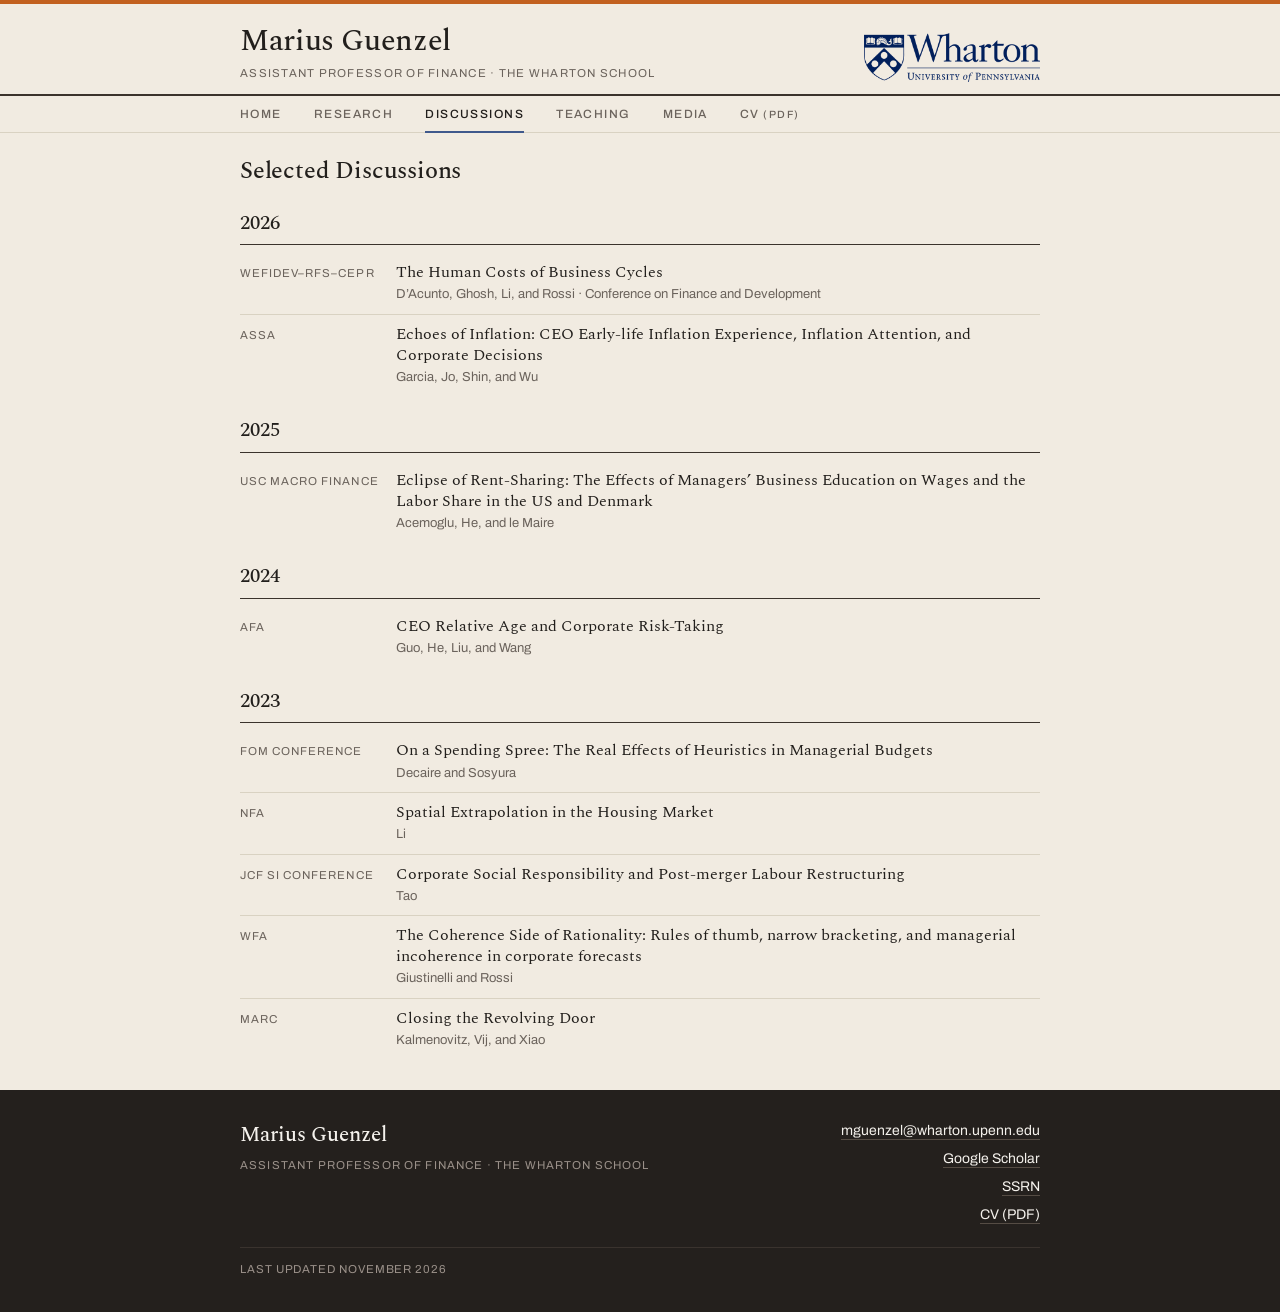
==== commit 30e83044: "update to nov 2026" ====
--- a/discussions.html
+++ b/discussions.html
@@ -204,7 +204,7 @@
       </div>
     </div>
     <div class="foot-rule"></div>
-    <div class="foot-updated">Last updated <time datetime="2026-10">October 2026</time></div>
+    <div class="foot-updated">Last updated <time datetime="2026-11">November 2026</time></div>
   </div>
 </footer>
 
--- a/css/site.css
+++ b/css/site.css
@@ -1,9 +1,9 @@
 :root {
-  --bg:          #F4F3EF;
-  --bg-alt:      #ECEAE4;
+  --bg:          #F1EBE1;
+  --bg-alt:      #E9E1D4;
   --ink:         #221F1C;
   --muted:       #6B635C;
-  --rule:        #DFDBCE;
+  --rule:        #D9D2C2;
   --rule-strong: #3B332C;
   --accent:      #40598C;
   --accent-hov:  #334770;
@@ -12,7 +12,7 @@
      sienna means published. Journal names take the darker value; the 4px
      keyline takes the brighter one, which is legal because a rule is a
      graphic element and needs 3:1, not the 4.5:1 that text needs. */
-  --venue:       #A34A1C;
+  --venue:       #8F3D15;
   --keyline:     #C2601E;
 
   --dark:        #24201D;
@@ -57,7 +57,7 @@
 .wrap { max-width: var(--measure); margin: 0 auto; padding: 0 var(--gutter); }
 
 /* Journal-cover keyline. Bookends the dark footer at the other end.
-   4px, not 5 ÃƒÆ’Ã†â€™Ãƒâ€šÃ‚Â¢ÃƒÆ’Ã‚Â¢ÃƒÂ¢Ã¢â€šÂ¬Ã…Â¡Ãƒâ€šÃ‚Â¬ÃƒÆ’Ã‚Â¢ÃƒÂ¢Ã¢â‚¬Å¡Ã‚Â¬Ãƒâ€šÃ‚Â burgundy is dark enough that 5 read heavier than intended. */
+   4px, not 5 ÃƒÆ’Ã†â€™Ãƒâ€ Ã¢â‚¬â„¢ÃƒÆ’Ã¢â‚¬Â ÃƒÂ¢Ã¢â€šÂ¬Ã¢â€žÂ¢ÃƒÆ’Ã†â€™ÃƒÂ¢Ã¢â€šÂ¬Ã‚Â ÃƒÆ’Ã‚Â¢ÃƒÂ¢Ã¢â‚¬Å¡Ã‚Â¬ÃƒÂ¢Ã¢â‚¬Å¾Ã‚Â¢ÃƒÆ’Ã†â€™Ãƒâ€ Ã¢â‚¬â„¢ÃƒÆ’Ã‚Â¢ÃƒÂ¢Ã¢â‚¬Å¡Ã‚Â¬Ãƒâ€¦Ã‚Â¡ÃƒÆ’Ã†â€™ÃƒÂ¢Ã¢â€šÂ¬Ã…Â¡ÃƒÆ’Ã¢â‚¬Å¡Ãƒâ€šÃ‚Â¢ÃƒÆ’Ã†â€™Ãƒâ€ Ã¢â‚¬â„¢ÃƒÆ’Ã¢â‚¬Â ÃƒÂ¢Ã¢â€šÂ¬Ã¢â€žÂ¢ÃƒÆ’Ã†â€™ÃƒÂ¢Ã¢â€šÂ¬Ã…Â¡ÃƒÆ’Ã¢â‚¬Å¡Ãƒâ€šÃ‚Â¢ÃƒÆ’Ã†â€™Ãƒâ€ Ã¢â‚¬â„¢ÃƒÆ’Ã¢â‚¬Å¡Ãƒâ€šÃ‚Â¢ÃƒÆ’Ã†â€™Ãƒâ€šÃ‚Â¢ÃƒÆ’Ã‚Â¢ÃƒÂ¢Ã¢â‚¬Å¡Ã‚Â¬Ãƒâ€¦Ã‚Â¡ÃƒÆ’Ã¢â‚¬Å¡Ãƒâ€šÃ‚Â¬ÃƒÆ’Ã†â€™ÃƒÂ¢Ã¢â€šÂ¬Ã‚Â¦ÃƒÆ’Ã¢â‚¬Å¡Ãƒâ€šÃ‚Â¡ÃƒÆ’Ã†â€™Ãƒâ€ Ã¢â‚¬â„¢ÃƒÆ’Ã‚Â¢ÃƒÂ¢Ã¢â‚¬Å¡Ã‚Â¬Ãƒâ€¦Ã‚Â¡ÃƒÆ’Ã†â€™ÃƒÂ¢Ã¢â€šÂ¬Ã…Â¡ÃƒÆ’Ã¢â‚¬Å¡Ãƒâ€šÃ‚Â¬ÃƒÆ’Ã†â€™Ãƒâ€ Ã¢â‚¬â„¢ÃƒÆ’Ã¢â‚¬Â ÃƒÂ¢Ã¢â€šÂ¬Ã¢â€žÂ¢ÃƒÆ’Ã†â€™ÃƒÂ¢Ã¢â€šÂ¬Ã…Â¡ÃƒÆ’Ã¢â‚¬Å¡Ãƒâ€šÃ‚Â¢ÃƒÆ’Ã†â€™Ãƒâ€ Ã¢â‚¬â„¢ÃƒÆ’Ã¢â‚¬Å¡Ãƒâ€šÃ‚Â¢ÃƒÆ’Ã†â€™Ãƒâ€šÃ‚Â¢ÃƒÆ’Ã‚Â¢ÃƒÂ¢Ã¢â€šÂ¬Ã…Â¡Ãƒâ€šÃ‚Â¬ÃƒÆ’Ã¢â‚¬Â¦Ãƒâ€šÃ‚Â¡ÃƒÆ’Ã†â€™ÃƒÂ¢Ã¢â€šÂ¬Ã…Â¡ÃƒÆ’Ã¢â‚¬Å¡Ãƒâ€šÃ‚Â¬ÃƒÆ’Ã†â€™Ãƒâ€ Ã¢â‚¬â„¢ÃƒÆ’Ã‚Â¢ÃƒÂ¢Ã¢â‚¬Å¡Ã‚Â¬Ãƒâ€¦Ã‚Â¡ÃƒÆ’Ã†â€™ÃƒÂ¢Ã¢â€šÂ¬Ã…Â¡ÃƒÆ’Ã¢â‚¬Å¡Ãƒâ€šÃ‚Â burgundy is dark enough that 5 read heavier than intended. */
 .keyline { height: 4px; background: var(--keyline); }
 
 /* ---------- masthead ---------- */
@@ -213,7 +213,7 @@
 
 /* Square corners, deliberately: there is no border-radius anywhere on
    this site. A rounded photograph would be the one rounded thing on the
-   page, and rounding a portrait is the avatar convention ÃƒÆ’Ã†â€™Ãƒâ€šÃ‚Â¢ÃƒÆ’Ã‚Â¢ÃƒÂ¢Ã¢â€šÂ¬Ã…Â¡Ãƒâ€šÃ‚Â¬ÃƒÆ’Ã‚Â¢ÃƒÂ¢Ã¢â‚¬Å¡Ã‚Â¬Ãƒâ€šÃ‚Â app UI
+   page, and rounding a portrait is the avatar convention ÃƒÆ’Ã†â€™Ãƒâ€ Ã¢â‚¬â„¢ÃƒÆ’Ã¢â‚¬Â ÃƒÂ¢Ã¢â€šÂ¬Ã¢â€žÂ¢ÃƒÆ’Ã†â€™ÃƒÂ¢Ã¢â€šÂ¬Ã‚Â ÃƒÆ’Ã‚Â¢ÃƒÂ¢Ã¢â‚¬Å¡Ã‚Â¬ÃƒÂ¢Ã¢â‚¬Å¾Ã‚Â¢ÃƒÆ’Ã†â€™Ãƒâ€ Ã¢â‚¬â„¢ÃƒÆ’Ã‚Â¢ÃƒÂ¢Ã¢â‚¬Å¡Ã‚Â¬Ãƒâ€¦Ã‚Â¡ÃƒÆ’Ã†â€™ÃƒÂ¢Ã¢â€šÂ¬Ã…Â¡ÃƒÆ’Ã¢â‚¬Å¡Ãƒâ€šÃ‚Â¢ÃƒÆ’Ã†â€™Ãƒâ€ Ã¢â‚¬â„¢ÃƒÆ’Ã¢â‚¬Â ÃƒÂ¢Ã¢â€šÂ¬Ã¢â€žÂ¢ÃƒÆ’Ã†â€™ÃƒÂ¢Ã¢â€šÂ¬Ã…Â¡ÃƒÆ’Ã¢â‚¬Å¡Ãƒâ€šÃ‚Â¢ÃƒÆ’Ã†â€™Ãƒâ€ Ã¢â‚¬â„¢ÃƒÆ’Ã¢â‚¬Å¡Ãƒâ€šÃ‚Â¢ÃƒÆ’Ã†â€™Ãƒâ€šÃ‚Â¢ÃƒÆ’Ã‚Â¢ÃƒÂ¢Ã¢â‚¬Å¡Ã‚Â¬Ãƒâ€¦Ã‚Â¡ÃƒÆ’Ã¢â‚¬Å¡Ãƒâ€šÃ‚Â¬ÃƒÆ’Ã†â€™ÃƒÂ¢Ã¢â€šÂ¬Ã‚Â¦ÃƒÆ’Ã¢â‚¬Å¡Ãƒâ€šÃ‚Â¡ÃƒÆ’Ã†â€™Ãƒâ€ Ã¢â‚¬â„¢ÃƒÆ’Ã‚Â¢ÃƒÂ¢Ã¢â‚¬Å¡Ã‚Â¬Ãƒâ€¦Ã‚Â¡ÃƒÆ’Ã†â€™ÃƒÂ¢Ã¢â€šÂ¬Ã…Â¡ÃƒÆ’Ã¢â‚¬Å¡Ãƒâ€šÃ‚Â¬ÃƒÆ’Ã†â€™Ãƒâ€ Ã¢â‚¬â„¢ÃƒÆ’Ã¢â‚¬Â ÃƒÂ¢Ã¢â€šÂ¬Ã¢â€žÂ¢ÃƒÆ’Ã†â€™ÃƒÂ¢Ã¢â€šÂ¬Ã…Â¡ÃƒÆ’Ã¢â‚¬Å¡Ãƒâ€šÃ‚Â¢ÃƒÆ’Ã†â€™Ãƒâ€ Ã¢â‚¬â„¢ÃƒÆ’Ã¢â‚¬Å¡Ãƒâ€šÃ‚Â¢ÃƒÆ’Ã†â€™Ãƒâ€šÃ‚Â¢ÃƒÆ’Ã‚Â¢ÃƒÂ¢Ã¢â€šÂ¬Ã…Â¡Ãƒâ€šÃ‚Â¬ÃƒÆ’Ã¢â‚¬Â¦Ãƒâ€šÃ‚Â¡ÃƒÆ’Ã†â€™ÃƒÂ¢Ã¢â€šÂ¬Ã…Â¡ÃƒÆ’Ã¢â‚¬Å¡Ãƒâ€šÃ‚Â¬ÃƒÆ’Ã†â€™Ãƒâ€ Ã¢â‚¬â„¢ÃƒÆ’Ã‚Â¢ÃƒÂ¢Ã¢â‚¬Å¡Ã‚Â¬Ãƒâ€¦Ã‚Â¡ÃƒÆ’Ã†â€™ÃƒÂ¢Ã¢â€šÂ¬Ã…Â¡ÃƒÆ’Ã¢â‚¬Å¡Ãƒâ€šÃ‚Â app UI
    grammar on a page built to read as printed matter.
 
    No frame either. A 1px --rule hairline was tried and removed: the
@@ -304,7 +304,7 @@
 
 /* One treatment for every venue line: published, forthcoming, under review. */
 /* Journal names sit below the title in weight but stand apart by colour and
-   italic ÃƒÆ’Ã†â€™Ãƒâ€šÃ‚Â¢ÃƒÆ’Ã‚Â¢ÃƒÂ¢Ã¢â€šÂ¬Ã…Â¡Ãƒâ€šÃ‚Â¬ÃƒÆ’Ã‚Â¢ÃƒÂ¢Ã¢â‚¬Å¡Ã‚Â¬Ãƒâ€šÃ‚Â citation convention does the work, so nothing has to shout. */
+   italic ÃƒÆ’Ã†â€™Ãƒâ€ Ã¢â‚¬â„¢ÃƒÆ’Ã¢â‚¬Â ÃƒÂ¢Ã¢â€šÂ¬Ã¢â€žÂ¢ÃƒÆ’Ã†â€™ÃƒÂ¢Ã¢â€šÂ¬Ã‚Â ÃƒÆ’Ã‚Â¢ÃƒÂ¢Ã¢â‚¬Å¡Ã‚Â¬ÃƒÂ¢Ã¢â‚¬Å¾Ã‚Â¢ÃƒÆ’Ã†â€™Ãƒâ€ Ã¢â‚¬â„¢ÃƒÆ’Ã‚Â¢ÃƒÂ¢Ã¢â‚¬Å¡Ã‚Â¬Ãƒâ€¦Ã‚Â¡ÃƒÆ’Ã†â€™ÃƒÂ¢Ã¢â€šÂ¬Ã…Â¡ÃƒÆ’Ã¢â‚¬Å¡Ãƒâ€šÃ‚Â¢ÃƒÆ’Ã†â€™Ãƒâ€ Ã¢â‚¬â„¢ÃƒÆ’Ã¢â‚¬Â ÃƒÂ¢Ã¢â€šÂ¬Ã¢â€žÂ¢ÃƒÆ’Ã†â€™ÃƒÂ¢Ã¢â€šÂ¬Ã…Â¡ÃƒÆ’Ã¢â‚¬Å¡Ãƒâ€šÃ‚Â¢ÃƒÆ’Ã†â€™Ãƒâ€ Ã¢â‚¬â„¢ÃƒÆ’Ã¢â‚¬Å¡Ãƒâ€šÃ‚Â¢ÃƒÆ’Ã†â€™Ãƒâ€šÃ‚Â¢ÃƒÆ’Ã‚Â¢ÃƒÂ¢Ã¢â‚¬Å¡Ã‚Â¬Ãƒâ€¦Ã‚Â¡ÃƒÆ’Ã¢â‚¬Å¡Ãƒâ€šÃ‚Â¬ÃƒÆ’Ã†â€™ÃƒÂ¢Ã¢â€šÂ¬Ã‚Â¦ÃƒÆ’Ã¢â‚¬Å¡Ãƒâ€šÃ‚Â¡ÃƒÆ’Ã†â€™Ãƒâ€ Ã¢â‚¬â„¢ÃƒÆ’Ã‚Â¢ÃƒÂ¢Ã¢â‚¬Å¡Ã‚Â¬Ãƒâ€¦Ã‚Â¡ÃƒÆ’Ã†â€™ÃƒÂ¢Ã¢â€šÂ¬Ã…Â¡ÃƒÆ’Ã¢â‚¬Å¡Ãƒâ€šÃ‚Â¬ÃƒÆ’Ã†â€™Ãƒâ€ Ã¢â‚¬â„¢ÃƒÆ’Ã¢â‚¬Â ÃƒÂ¢Ã¢â€šÂ¬Ã¢â€žÂ¢ÃƒÆ’Ã†â€™ÃƒÂ¢Ã¢â€šÂ¬Ã…Â¡ÃƒÆ’Ã¢â‚¬Å¡Ãƒâ€šÃ‚Â¢ÃƒÆ’Ã†â€™Ãƒâ€ Ã¢â‚¬â„¢ÃƒÆ’Ã¢â‚¬Å¡Ãƒâ€šÃ‚Â¢ÃƒÆ’Ã†â€™Ãƒâ€šÃ‚Â¢ÃƒÆ’Ã‚Â¢ÃƒÂ¢Ã¢â€šÂ¬Ã…Â¡Ãƒâ€šÃ‚Â¬ÃƒÆ’Ã¢â‚¬Â¦Ãƒâ€šÃ‚Â¡ÃƒÆ’Ã†â€™ÃƒÂ¢Ã¢â€šÂ¬Ã…Â¡ÃƒÆ’Ã¢â‚¬Å¡Ãƒâ€šÃ‚Â¬ÃƒÆ’Ã†â€™Ãƒâ€ Ã¢â‚¬â„¢ÃƒÆ’Ã‚Â¢ÃƒÂ¢Ã¢â‚¬Å¡Ã‚Â¬Ãƒâ€¦Ã‚Â¡ÃƒÆ’Ã†â€™ÃƒÂ¢Ã¢â€šÂ¬Ã…Â¡ÃƒÆ’Ã¢â‚¬Å¡Ãƒâ€šÃ‚Â citation convention does the work, so nothing has to shout. */
 .venue-line { display: flex; align-items: baseline; flex-wrap: wrap; gap: 1px 9px; }
 .journal {
   font-family: var(--serif);
@@ -329,7 +329,7 @@
 
 .links { display: flex; flex-wrap: wrap; gap: 16px; font-size: 13px; }
 
-/* Stacked, never side by side ÃƒÆ’Ã†â€™Ãƒâ€šÃ‚Â¢ÃƒÆ’Ã‚Â¢ÃƒÂ¢Ã¢â€šÂ¬Ã…Â¡Ãƒâ€šÃ‚Â¬ÃƒÆ’Ã‚Â¢ÃƒÂ¢Ã¢â‚¬Å¡Ã‚Â¬Ãƒâ€šÃ‚Â an open panel would shove its neighbour around. */
+/* Stacked, never side by side ÃƒÆ’Ã†â€™Ãƒâ€ Ã¢â‚¬â„¢ÃƒÆ’Ã¢â‚¬Â ÃƒÂ¢Ã¢â€šÂ¬Ã¢â€žÂ¢ÃƒÆ’Ã†â€™ÃƒÂ¢Ã¢â€šÂ¬Ã‚Â ÃƒÆ’Ã‚Â¢ÃƒÂ¢Ã¢â‚¬Å¡Ã‚Â¬ÃƒÂ¢Ã¢â‚¬Å¾Ã‚Â¢ÃƒÆ’Ã†â€™Ãƒâ€ Ã¢â‚¬â„¢ÃƒÆ’Ã‚Â¢ÃƒÂ¢Ã¢â‚¬Å¡Ã‚Â¬Ãƒâ€¦Ã‚Â¡ÃƒÆ’Ã†â€™ÃƒÂ¢Ã¢â€šÂ¬Ã…Â¡ÃƒÆ’Ã¢â‚¬Å¡Ãƒâ€šÃ‚Â¢ÃƒÆ’Ã†â€™Ãƒâ€ Ã¢â‚¬â„¢ÃƒÆ’Ã¢â‚¬Â ÃƒÂ¢Ã¢â€šÂ¬Ã¢â€žÂ¢ÃƒÆ’Ã†â€™ÃƒÂ¢Ã¢â€šÂ¬Ã…Â¡ÃƒÆ’Ã¢â‚¬Å¡Ãƒâ€šÃ‚Â¢ÃƒÆ’Ã†â€™Ãƒâ€ Ã¢â‚¬â„¢ÃƒÆ’Ã¢â‚¬Å¡Ãƒâ€šÃ‚Â¢ÃƒÆ’Ã†â€™Ãƒâ€šÃ‚Â¢ÃƒÆ’Ã‚Â¢ÃƒÂ¢Ã¢â‚¬Å¡Ã‚Â¬Ãƒâ€¦Ã‚Â¡ÃƒÆ’Ã¢â‚¬Å¡Ãƒâ€šÃ‚Â¬ÃƒÆ’Ã†â€™ÃƒÂ¢Ã¢â€šÂ¬Ã‚Â¦ÃƒÆ’Ã¢â‚¬Å¡Ãƒâ€šÃ‚Â¡ÃƒÆ’Ã†â€™Ãƒâ€ Ã¢â‚¬â„¢ÃƒÆ’Ã‚Â¢ÃƒÂ¢Ã¢â‚¬Å¡Ã‚Â¬Ãƒâ€¦Ã‚Â¡ÃƒÆ’Ã†â€™ÃƒÂ¢Ã¢â€šÂ¬Ã…Â¡ÃƒÆ’Ã¢â‚¬Å¡Ãƒâ€šÃ‚Â¬ÃƒÆ’Ã†â€™Ãƒâ€ Ã¢â‚¬â„¢ÃƒÆ’Ã¢â‚¬Â ÃƒÂ¢Ã¢â€šÂ¬Ã¢â€žÂ¢ÃƒÆ’Ã†â€™ÃƒÂ¢Ã¢â€šÂ¬Ã…Â¡ÃƒÆ’Ã¢â‚¬Å¡Ãƒâ€šÃ‚Â¢ÃƒÆ’Ã†â€™Ãƒâ€ Ã¢â‚¬â„¢ÃƒÆ’Ã¢â‚¬Å¡Ãƒâ€šÃ‚Â¢ÃƒÆ’Ã†â€™Ãƒâ€šÃ‚Â¢ÃƒÆ’Ã‚Â¢ÃƒÂ¢Ã¢â€šÂ¬Ã…Â¡Ãƒâ€šÃ‚Â¬ÃƒÆ’Ã¢â‚¬Â¦Ãƒâ€šÃ‚Â¡ÃƒÆ’Ã†â€™ÃƒÂ¢Ã¢â€šÂ¬Ã…Â¡ÃƒÆ’Ã¢â‚¬Å¡Ãƒâ€šÃ‚Â¬ÃƒÆ’Ã†â€™Ãƒâ€ Ã¢â‚¬â„¢ÃƒÆ’Ã‚Â¢ÃƒÂ¢Ã¢â‚¬Å¡Ã‚Â¬Ãƒâ€¦Ã‚Â¡ÃƒÆ’Ã†â€™ÃƒÂ¢Ã¢â€šÂ¬Ã…Â¡ÃƒÆ’Ã¢â‚¬Å¡Ãƒâ€šÃ‚Â an open panel would shove its neighbour around. */
 .disclosures { display: flex; flex-direction: column; gap: 3px; margin-top: 4px; }
 details { width: 100%; }
 
@@ -351,11 +351,11 @@
 @media (prefers-reduced-motion: reduce) { .caret { transition: none; } }
 
 .panel { border-left: 1px solid var(--rule); padding: 2px 0 2px 16px; margin: 6px 0 8px; }
-/* No cap. The abstract fills the panel ÃƒÆ’Ã†â€™Ãƒâ€šÃ‚Â¢ÃƒÆ’Ã‚Â¢ÃƒÂ¢Ã¢â€šÂ¬Ã…Â¡Ãƒâ€šÃ‚Â¬ÃƒÆ’Ã‚Â¢ÃƒÂ¢Ã¢â‚¬Å¡Ã‚Â¬Ãƒâ€šÃ‚Â 733px at the 880 measure, about
-   100 characters ÃƒÆ’Ã†â€™Ãƒâ€šÃ‚Â¢ÃƒÆ’Ã‚Â¢ÃƒÂ¢Ã¢â€šÂ¬Ã…Â¡Ãƒâ€šÃ‚Â¬ÃƒÆ’Ã‚Â¢ÃƒÂ¢Ã¢â‚¬Å¡Ã‚Â¬Ãƒâ€šÃ‚Â which is as wide as it can go without leaving the
+/* No cap. The abstract fills the panel ÃƒÆ’Ã†â€™Ãƒâ€ Ã¢â‚¬â„¢ÃƒÆ’Ã¢â‚¬Â ÃƒÂ¢Ã¢â€šÂ¬Ã¢â€žÂ¢ÃƒÆ’Ã†â€™ÃƒÂ¢Ã¢â€šÂ¬Ã‚Â ÃƒÆ’Ã‚Â¢ÃƒÂ¢Ã¢â‚¬Å¡Ã‚Â¬ÃƒÂ¢Ã¢â‚¬Å¾Ã‚Â¢ÃƒÆ’Ã†â€™Ãƒâ€ Ã¢â‚¬â„¢ÃƒÆ’Ã‚Â¢ÃƒÂ¢Ã¢â‚¬Å¡Ã‚Â¬Ãƒâ€¦Ã‚Â¡ÃƒÆ’Ã†â€™ÃƒÂ¢Ã¢â€šÂ¬Ã…Â¡ÃƒÆ’Ã¢â‚¬Å¡Ãƒâ€šÃ‚Â¢ÃƒÆ’Ã†â€™Ãƒâ€ Ã¢â‚¬â„¢ÃƒÆ’Ã¢â‚¬Â ÃƒÂ¢Ã¢â€šÂ¬Ã¢â€žÂ¢ÃƒÆ’Ã†â€™ÃƒÂ¢Ã¢â€šÂ¬Ã…Â¡ÃƒÆ’Ã¢â‚¬Å¡Ãƒâ€šÃ‚Â¢ÃƒÆ’Ã†â€™Ãƒâ€ Ã¢â‚¬â„¢ÃƒÆ’Ã¢â‚¬Å¡Ãƒâ€šÃ‚Â¢ÃƒÆ’Ã†â€™Ãƒâ€šÃ‚Â¢ÃƒÆ’Ã‚Â¢ÃƒÂ¢Ã¢â‚¬Å¡Ã‚Â¬Ãƒâ€¦Ã‚Â¡ÃƒÆ’Ã¢â‚¬Å¡Ãƒâ€šÃ‚Â¬ÃƒÆ’Ã†â€™ÃƒÂ¢Ã¢â€šÂ¬Ã‚Â¦ÃƒÆ’Ã¢â‚¬Å¡Ãƒâ€šÃ‚Â¡ÃƒÆ’Ã†â€™Ãƒâ€ Ã¢â‚¬â„¢ÃƒÆ’Ã‚Â¢ÃƒÂ¢Ã¢â‚¬Å¡Ã‚Â¬Ãƒâ€¦Ã‚Â¡ÃƒÆ’Ã†â€™ÃƒÂ¢Ã¢â€šÂ¬Ã…Â¡ÃƒÆ’Ã¢â‚¬Å¡Ãƒâ€šÃ‚Â¬ÃƒÆ’Ã†â€™Ãƒâ€ Ã¢â‚¬â„¢ÃƒÆ’Ã¢â‚¬Â ÃƒÂ¢Ã¢â€šÂ¬Ã¢â€žÂ¢ÃƒÆ’Ã†â€™ÃƒÂ¢Ã¢â€šÂ¬Ã…Â¡ÃƒÆ’Ã¢â‚¬Å¡Ãƒâ€šÃ‚Â¢ÃƒÆ’Ã†â€™Ãƒâ€ Ã¢â‚¬â„¢ÃƒÆ’Ã¢â‚¬Å¡Ãƒâ€šÃ‚Â¢ÃƒÆ’Ã†â€™Ãƒâ€šÃ‚Â¢ÃƒÆ’Ã‚Â¢ÃƒÂ¢Ã¢â€šÂ¬Ã…Â¡Ãƒâ€šÃ‚Â¬ÃƒÆ’Ã¢â‚¬Â¦Ãƒâ€šÃ‚Â¡ÃƒÆ’Ã†â€™ÃƒÂ¢Ã¢â€šÂ¬Ã…Â¡ÃƒÆ’Ã¢â‚¬Å¡Ãƒâ€šÃ‚Â¬ÃƒÆ’Ã†â€™Ãƒâ€ Ã¢â‚¬â„¢ÃƒÆ’Ã‚Â¢ÃƒÂ¢Ã¢â‚¬Å¡Ã‚Â¬Ãƒâ€¦Ã‚Â¡ÃƒÆ’Ã†â€™ÃƒÂ¢Ã¢â€šÂ¬Ã…Â¡ÃƒÆ’Ã¢â‚¬Å¡Ãƒâ€šÃ‚Â 733px at the 880 measure, about
+   100 characters ÃƒÆ’Ã†â€™Ãƒâ€ Ã¢â‚¬â„¢ÃƒÆ’Ã¢â‚¬Â ÃƒÂ¢Ã¢â€šÂ¬Ã¢â€žÂ¢ÃƒÆ’Ã†â€™ÃƒÂ¢Ã¢â€šÂ¬Ã‚Â ÃƒÆ’Ã‚Â¢ÃƒÂ¢Ã¢â‚¬Å¡Ã‚Â¬ÃƒÂ¢Ã¢â‚¬Å¾Ã‚Â¢ÃƒÆ’Ã†â€™Ãƒâ€ Ã¢â‚¬â„¢ÃƒÆ’Ã‚Â¢ÃƒÂ¢Ã¢â‚¬Å¡Ã‚Â¬Ãƒâ€¦Ã‚Â¡ÃƒÆ’Ã†â€™ÃƒÂ¢Ã¢â€šÂ¬Ã…Â¡ÃƒÆ’Ã¢â‚¬Å¡Ãƒâ€šÃ‚Â¢ÃƒÆ’Ã†â€™Ãƒâ€ Ã¢â‚¬â„¢ÃƒÆ’Ã¢â‚¬Â ÃƒÂ¢Ã¢â€šÂ¬Ã¢â€žÂ¢ÃƒÆ’Ã†â€™ÃƒÂ¢Ã¢â€šÂ¬Ã…Â¡ÃƒÆ’Ã¢â‚¬Å¡Ãƒâ€šÃ‚Â¢ÃƒÆ’Ã†â€™Ãƒâ€ Ã¢â‚¬â„¢ÃƒÆ’Ã¢â‚¬Å¡Ãƒâ€šÃ‚Â¢ÃƒÆ’Ã†â€™Ãƒâ€šÃ‚Â¢ÃƒÆ’Ã‚Â¢ÃƒÂ¢Ã¢â‚¬Å¡Ã‚Â¬Ãƒâ€¦Ã‚Â¡ÃƒÆ’Ã¢â‚¬Å¡Ãƒâ€šÃ‚Â¬ÃƒÆ’Ã†â€™ÃƒÂ¢Ã¢â€šÂ¬Ã‚Â¦ÃƒÆ’Ã¢â‚¬Å¡Ãƒâ€šÃ‚Â¡ÃƒÆ’Ã†â€™Ãƒâ€ Ã¢â‚¬â„¢ÃƒÆ’Ã‚Â¢ÃƒÂ¢Ã¢â‚¬Å¡Ã‚Â¬Ãƒâ€¦Ã‚Â¡ÃƒÆ’Ã†â€™ÃƒÂ¢Ã¢â€šÂ¬Ã…Â¡ÃƒÆ’Ã¢â‚¬Å¡Ãƒâ€šÃ‚Â¬ÃƒÆ’Ã†â€™Ãƒâ€ Ã¢â‚¬â„¢ÃƒÆ’Ã¢â‚¬Â ÃƒÂ¢Ã¢â€šÂ¬Ã¢â€žÂ¢ÃƒÆ’Ã†â€™ÃƒÂ¢Ã¢â€šÂ¬Ã…Â¡ÃƒÆ’Ã¢â‚¬Å¡Ãƒâ€šÃ‚Â¢ÃƒÆ’Ã†â€™Ãƒâ€ Ã¢â‚¬â„¢ÃƒÆ’Ã¢â‚¬Å¡Ãƒâ€šÃ‚Â¢ÃƒÆ’Ã†â€™Ãƒâ€šÃ‚Â¢ÃƒÆ’Ã‚Â¢ÃƒÂ¢Ã¢â€šÂ¬Ã…Â¡Ãƒâ€šÃ‚Â¬ÃƒÆ’Ã¢â‚¬Â¦Ãƒâ€šÃ‚Â¡ÃƒÆ’Ã†â€™ÃƒÂ¢Ã¢â€šÂ¬Ã…Â¡ÃƒÆ’Ã¢â‚¬Å¡Ãƒâ€šÃ‚Â¬ÃƒÆ’Ã†â€™Ãƒâ€ Ã¢â‚¬â„¢ÃƒÆ’Ã‚Â¢ÃƒÂ¢Ã¢â‚¬Å¡Ã‚Â¬Ãƒâ€¦Ã‚Â¡ÃƒÆ’Ã†â€™ÃƒÂ¢Ã¢â€šÂ¬Ã…Â¡ÃƒÆ’Ã¢â‚¬Å¡Ãƒâ€šÃ‚Â which is as wide as it can go without leaving the
    column the rest of the entry sits in.
 
-   This went 64ch ÃƒÆ’Ã†â€™Ãƒâ€šÃ‚Â¢ÃƒÆ’Ã‚Â¢ÃƒÂ¢Ã¢â‚¬Å¡Ã‚Â¬Ãƒâ€šÃ‚Â ÃƒÆ’Ã‚Â¢ÃƒÂ¢Ã¢â‚¬Å¡Ã‚Â¬ÃƒÂ¢Ã¢â‚¬Å¾Ã‚Â¢ 82ch ÃƒÆ’Ã†â€™Ãƒâ€šÃ‚Â¢ÃƒÆ’Ã‚Â¢ÃƒÂ¢Ã¢â‚¬Å¡Ã‚Â¬Ãƒâ€šÃ‚Â ÃƒÆ’Ã‚Â¢ÃƒÂ¢Ã¢â‚¬Å¡Ã‚Â¬ÃƒÂ¢Ã¢â‚¬Å¾Ã‚Â¢ none, each step to make the block shorter
+   This went 64ch ÃƒÆ’Ã†â€™Ãƒâ€ Ã¢â‚¬â„¢ÃƒÆ’Ã¢â‚¬Â ÃƒÂ¢Ã¢â€šÂ¬Ã¢â€žÂ¢ÃƒÆ’Ã†â€™ÃƒÂ¢Ã¢â€šÂ¬Ã‚Â ÃƒÆ’Ã‚Â¢ÃƒÂ¢Ã¢â‚¬Å¡Ã‚Â¬ÃƒÂ¢Ã¢â‚¬Å¾Ã‚Â¢ÃƒÆ’Ã†â€™Ãƒâ€ Ã¢â‚¬â„¢ÃƒÆ’Ã‚Â¢ÃƒÂ¢Ã¢â‚¬Å¡Ã‚Â¬Ãƒâ€¦Ã‚Â¡ÃƒÆ’Ã†â€™ÃƒÂ¢Ã¢â€šÂ¬Ã…Â¡ÃƒÆ’Ã¢â‚¬Å¡Ãƒâ€šÃ‚Â¢ÃƒÆ’Ã†â€™Ãƒâ€ Ã¢â‚¬â„¢ÃƒÆ’Ã¢â‚¬Â ÃƒÂ¢Ã¢â€šÂ¬Ã¢â€žÂ¢ÃƒÆ’Ã†â€™ÃƒÂ¢Ã¢â€šÂ¬Ã…Â¡ÃƒÆ’Ã¢â‚¬Å¡Ãƒâ€šÃ‚Â¢ÃƒÆ’Ã†â€™Ãƒâ€ Ã¢â‚¬â„¢ÃƒÆ’Ã¢â‚¬Å¡Ãƒâ€šÃ‚Â¢ÃƒÆ’Ã†â€™Ãƒâ€šÃ‚Â¢ÃƒÆ’Ã‚Â¢ÃƒÂ¢Ã¢â€šÂ¬Ã…Â¡Ãƒâ€šÃ‚Â¬ÃƒÆ’Ã¢â‚¬Â¦Ãƒâ€šÃ‚Â¡ÃƒÆ’Ã†â€™ÃƒÂ¢Ã¢â€šÂ¬Ã…Â¡ÃƒÆ’Ã¢â‚¬Å¡Ãƒâ€šÃ‚Â¬ÃƒÆ’Ã†â€™Ãƒâ€ Ã¢â‚¬â„¢ÃƒÆ’Ã‚Â¢ÃƒÂ¢Ã¢â‚¬Å¡Ã‚Â¬Ãƒâ€¦Ã‚Â¡ÃƒÆ’Ã†â€™ÃƒÂ¢Ã¢â€šÂ¬Ã…Â¡ÃƒÆ’Ã¢â‚¬Å¡Ãƒâ€šÃ‚Â ÃƒÆ’Ã†â€™Ãƒâ€ Ã¢â‚¬â„¢ÃƒÆ’Ã¢â‚¬Â ÃƒÂ¢Ã¢â€šÂ¬Ã¢â€žÂ¢ÃƒÆ’Ã†â€™ÃƒÂ¢Ã¢â€šÂ¬Ã…Â¡ÃƒÆ’Ã¢â‚¬Å¡Ãƒâ€šÃ‚Â¢ÃƒÆ’Ã†â€™Ãƒâ€ Ã¢â‚¬â„¢ÃƒÆ’Ã¢â‚¬Å¡Ãƒâ€šÃ‚Â¢ÃƒÆ’Ã†â€™Ãƒâ€šÃ‚Â¢ÃƒÆ’Ã‚Â¢ÃƒÂ¢Ã¢â€šÂ¬Ã…Â¡Ãƒâ€šÃ‚Â¬ÃƒÆ’Ã¢â‚¬Â¦Ãƒâ€šÃ‚Â¡ÃƒÆ’Ã†â€™ÃƒÂ¢Ã¢â€šÂ¬Ã…Â¡ÃƒÆ’Ã¢â‚¬Å¡Ãƒâ€šÃ‚Â¬ÃƒÆ’Ã†â€™Ãƒâ€ Ã¢â‚¬â„¢ÃƒÆ’Ã¢â‚¬Å¡Ãƒâ€šÃ‚Â¢ÃƒÆ’Ã†â€™Ãƒâ€šÃ‚Â¢ÃƒÆ’Ã‚Â¢ÃƒÂ¢Ã¢â€šÂ¬Ã…Â¡Ãƒâ€šÃ‚Â¬ÃƒÆ’Ã¢â‚¬Â¦Ãƒâ€šÃ‚Â¾ÃƒÆ’Ã†â€™ÃƒÂ¢Ã¢â€šÂ¬Ã…Â¡ÃƒÆ’Ã¢â‚¬Å¡Ãƒâ€šÃ‚Â¢ 82ch ÃƒÆ’Ã†â€™Ãƒâ€ Ã¢â‚¬â„¢ÃƒÆ’Ã¢â‚¬Â ÃƒÂ¢Ã¢â€šÂ¬Ã¢â€žÂ¢ÃƒÆ’Ã†â€™ÃƒÂ¢Ã¢â€šÂ¬Ã‚Â ÃƒÆ’Ã‚Â¢ÃƒÂ¢Ã¢â‚¬Å¡Ã‚Â¬ÃƒÂ¢Ã¢â‚¬Å¾Ã‚Â¢ÃƒÆ’Ã†â€™Ãƒâ€ Ã¢â‚¬â„¢ÃƒÆ’Ã‚Â¢ÃƒÂ¢Ã¢â‚¬Å¡Ã‚Â¬Ãƒâ€¦Ã‚Â¡ÃƒÆ’Ã†â€™ÃƒÂ¢Ã¢â€šÂ¬Ã…Â¡ÃƒÆ’Ã¢â‚¬Å¡Ãƒâ€šÃ‚Â¢ÃƒÆ’Ã†â€™Ãƒâ€ Ã¢â‚¬â„¢ÃƒÆ’Ã¢â‚¬Â ÃƒÂ¢Ã¢â€šÂ¬Ã¢â€žÂ¢ÃƒÆ’Ã†â€™ÃƒÂ¢Ã¢â€šÂ¬Ã…Â¡ÃƒÆ’Ã¢â‚¬Å¡Ãƒâ€šÃ‚Â¢ÃƒÆ’Ã†â€™Ãƒâ€ Ã¢â‚¬â„¢ÃƒÆ’Ã¢â‚¬Å¡Ãƒâ€šÃ‚Â¢ÃƒÆ’Ã†â€™Ãƒâ€šÃ‚Â¢ÃƒÆ’Ã‚Â¢ÃƒÂ¢Ã¢â€šÂ¬Ã…Â¡Ãƒâ€šÃ‚Â¬ÃƒÆ’Ã¢â‚¬Â¦Ãƒâ€šÃ‚Â¡ÃƒÆ’Ã†â€™ÃƒÂ¢Ã¢â€šÂ¬Ã…Â¡ÃƒÆ’Ã¢â‚¬Å¡Ãƒâ€šÃ‚Â¬ÃƒÆ’Ã†â€™Ãƒâ€ Ã¢â‚¬â„¢ÃƒÆ’Ã‚Â¢ÃƒÂ¢Ã¢â‚¬Å¡Ã‚Â¬Ãƒâ€¦Ã‚Â¡ÃƒÆ’Ã†â€™ÃƒÂ¢Ã¢â€šÂ¬Ã…Â¡ÃƒÆ’Ã¢â‚¬Å¡Ãƒâ€šÃ‚Â ÃƒÆ’Ã†â€™Ãƒâ€ Ã¢â‚¬â„¢ÃƒÆ’Ã¢â‚¬Â ÃƒÂ¢Ã¢â€šÂ¬Ã¢â€žÂ¢ÃƒÆ’Ã†â€™ÃƒÂ¢Ã¢â€šÂ¬Ã…Â¡ÃƒÆ’Ã¢â‚¬Å¡Ãƒâ€šÃ‚Â¢ÃƒÆ’Ã†â€™Ãƒâ€ Ã¢â‚¬â„¢ÃƒÆ’Ã¢â‚¬Å¡Ãƒâ€šÃ‚Â¢ÃƒÆ’Ã†â€™Ãƒâ€šÃ‚Â¢ÃƒÆ’Ã‚Â¢ÃƒÂ¢Ã¢â€šÂ¬Ã…Â¡Ãƒâ€šÃ‚Â¬ÃƒÆ’Ã¢â‚¬Â¦Ãƒâ€šÃ‚Â¡ÃƒÆ’Ã†â€™ÃƒÂ¢Ã¢â€šÂ¬Ã…Â¡ÃƒÆ’Ã¢â‚¬Å¡Ãƒâ€šÃ‚Â¬ÃƒÆ’Ã†â€™Ãƒâ€ Ã¢â‚¬â„¢ÃƒÆ’Ã¢â‚¬Å¡Ãƒâ€šÃ‚Â¢ÃƒÆ’Ã†â€™Ãƒâ€šÃ‚Â¢ÃƒÆ’Ã‚Â¢ÃƒÂ¢Ã¢â€šÂ¬Ã…Â¡Ãƒâ€šÃ‚Â¬ÃƒÆ’Ã¢â‚¬Â¦Ãƒâ€šÃ‚Â¾ÃƒÆ’Ã†â€™ÃƒÂ¢Ã¢â€šÂ¬Ã…Â¡ÃƒÆ’Ã¢â‚¬Å¡Ãƒâ€šÃ‚Â¢ none, each step to make the block shorter
    rather than to improve the measure; at 100ch the line is past textbook
    comfort. Two things pay for that: 1.65 line-height, so the eye finds
    the start of the next line, and the fact that the panel is closed by
@@ -388,7 +388,7 @@
 
 /* Each panel carries its own legend rather than the page carrying one. A
    legend is only useful where the marker is in view, and these panels open
-   one at a time ÃƒÆ’Ã†â€™Ãƒâ€šÃ‚Â¢ÃƒÆ’Ã‚Â¢ÃƒÂ¢Ã¢â€šÂ¬Ã…Â¡Ãƒâ€šÃ‚Â¬ÃƒÆ’Ã‚Â¢ÃƒÂ¢Ã¢â‚¬Å¡Ã‚Â¬Ãƒâ€šÃ‚Â a note at the foot of a twelve-entry page would be a
+   one at a time ÃƒÆ’Ã†â€™Ãƒâ€ Ã¢â‚¬â„¢ÃƒÆ’Ã¢â‚¬Â ÃƒÂ¢Ã¢â€šÂ¬Ã¢â€žÂ¢ÃƒÆ’Ã†â€™ÃƒÂ¢Ã¢â€šÂ¬Ã‚Â ÃƒÆ’Ã‚Â¢ÃƒÂ¢Ã¢â‚¬Å¡Ã‚Â¬ÃƒÂ¢Ã¢â‚¬Å¾Ã‚Â¢ÃƒÆ’Ã†â€™Ãƒâ€ Ã¢â‚¬â„¢ÃƒÆ’Ã‚Â¢ÃƒÂ¢Ã¢â‚¬Å¡Ã‚Â¬Ãƒâ€¦Ã‚Â¡ÃƒÆ’Ã†â€™ÃƒÂ¢Ã¢â€šÂ¬Ã…Â¡ÃƒÆ’Ã¢â‚¬Å¡Ãƒâ€šÃ‚Â¢ÃƒÆ’Ã†â€™Ãƒâ€ Ã¢â‚¬â„¢ÃƒÆ’Ã¢â‚¬Â ÃƒÂ¢Ã¢â€šÂ¬Ã¢â€žÂ¢ÃƒÆ’Ã†â€™ÃƒÂ¢Ã¢â€šÂ¬Ã…Â¡ÃƒÆ’Ã¢â‚¬Å¡Ãƒâ€šÃ‚Â¢ÃƒÆ’Ã†â€™Ãƒâ€ Ã¢â‚¬â„¢ÃƒÆ’Ã¢â‚¬Å¡Ãƒâ€šÃ‚Â¢ÃƒÆ’Ã†â€™Ãƒâ€šÃ‚Â¢ÃƒÆ’Ã‚Â¢ÃƒÂ¢Ã¢â‚¬Å¡Ã‚Â¬Ãƒâ€¦Ã‚Â¡ÃƒÆ’Ã¢â‚¬Å¡Ãƒâ€šÃ‚Â¬ÃƒÆ’Ã†â€™ÃƒÂ¢Ã¢â€šÂ¬Ã‚Â¦ÃƒÆ’Ã¢â‚¬Å¡Ãƒâ€šÃ‚Â¡ÃƒÆ’Ã†â€™Ãƒâ€ Ã¢â‚¬â„¢ÃƒÆ’Ã‚Â¢ÃƒÂ¢Ã¢â‚¬Å¡Ã‚Â¬Ãƒâ€¦Ã‚Â¡ÃƒÆ’Ã†â€™ÃƒÂ¢Ã¢â€šÂ¬Ã…Â¡ÃƒÆ’Ã¢â‚¬Å¡Ãƒâ€šÃ‚Â¬ÃƒÆ’Ã†â€™Ãƒâ€ Ã¢â‚¬â„¢ÃƒÆ’Ã¢â‚¬Â ÃƒÂ¢Ã¢â€šÂ¬Ã¢â€žÂ¢ÃƒÆ’Ã†â€™ÃƒÂ¢Ã¢â€šÂ¬Ã…Â¡ÃƒÆ’Ã¢â‚¬Å¡Ãƒâ€šÃ‚Â¢ÃƒÆ’Ã†â€™Ãƒâ€ Ã¢â‚¬â„¢ÃƒÆ’Ã¢â‚¬Å¡Ãƒâ€šÃ‚Â¢ÃƒÆ’Ã†â€™Ãƒâ€šÃ‚Â¢ÃƒÆ’Ã‚Â¢ÃƒÂ¢Ã¢â€šÂ¬Ã…Â¡Ãƒâ€šÃ‚Â¬ÃƒÆ’Ã¢â‚¬Â¦Ãƒâ€šÃ‚Â¡ÃƒÆ’Ã†â€™ÃƒÂ¢Ã¢â€šÂ¬Ã…Â¡ÃƒÆ’Ã¢â‚¬Å¡Ãƒâ€šÃ‚Â¬ÃƒÆ’Ã†â€™Ãƒâ€ Ã¢â‚¬â„¢ÃƒÆ’Ã‚Â¢ÃƒÂ¢Ã¢â‚¬Å¡Ã‚Â¬Ãƒâ€¦Ã‚Â¡ÃƒÆ’Ã†â€™ÃƒÂ¢Ã¢â€šÂ¬Ã…Â¡ÃƒÆ’Ã¢â‚¬Å¡Ãƒâ€šÃ‚Â a note at the foot of a twelve-entry page would be a
    scroll away from the asterisk it explains. Only the markers that actually
    occur in a given list are printed, so two papers carry no legend at all. */
 .panel .legend {
@@ -441,7 +441,7 @@
   border-bottom: 1px solid var(--rule);
 }
 .media:last-child { border-bottom: 0; }
-/* Dates set like What's New ÃƒÆ’Ã†â€™Ãƒâ€šÃ‚Â¢ÃƒÆ’Ã‚Â¢ÃƒÂ¢Ã¢â€šÂ¬Ã…Â¡Ãƒâ€šÃ‚Â¬ÃƒÆ’Ã‚Â¢ÃƒÂ¢Ã¢â‚¬Å¡Ã‚Â¬Ãƒâ€šÃ‚Â both are dates, so both are serif figures. */
+/* Dates set like What's New ÃƒÆ’Ã†â€™Ãƒâ€ Ã¢â‚¬â„¢ÃƒÆ’Ã¢â‚¬Â ÃƒÂ¢Ã¢â€šÂ¬Ã¢â€žÂ¢ÃƒÆ’Ã†â€™ÃƒÂ¢Ã¢â€šÂ¬Ã‚Â ÃƒÆ’Ã‚Â¢ÃƒÂ¢Ã¢â‚¬Å¡Ã‚Â¬ÃƒÂ¢Ã¢â‚¬Å¾Ã‚Â¢ÃƒÆ’Ã†â€™Ãƒâ€ Ã¢â‚¬â„¢ÃƒÆ’Ã‚Â¢ÃƒÂ¢Ã¢â‚¬Å¡Ã‚Â¬Ãƒâ€¦Ã‚Â¡ÃƒÆ’Ã†â€™ÃƒÂ¢Ã¢â€šÂ¬Ã…Â¡ÃƒÆ’Ã¢â‚¬Å¡Ãƒâ€šÃ‚Â¢ÃƒÆ’Ã†â€™Ãƒâ€ Ã¢â‚¬â„¢ÃƒÆ’Ã¢â‚¬Â ÃƒÂ¢Ã¢â€šÂ¬Ã¢â€žÂ¢ÃƒÆ’Ã†â€™ÃƒÂ¢Ã¢â€šÂ¬Ã…Â¡ÃƒÆ’Ã¢â‚¬Å¡Ãƒâ€šÃ‚Â¢ÃƒÆ’Ã†â€™Ãƒâ€ Ã¢â‚¬â„¢ÃƒÆ’Ã¢â‚¬Å¡Ãƒâ€šÃ‚Â¢ÃƒÆ’Ã†â€™Ãƒâ€šÃ‚Â¢ÃƒÆ’Ã‚Â¢ÃƒÂ¢Ã¢â‚¬Å¡Ã‚Â¬Ãƒâ€¦Ã‚Â¡ÃƒÆ’Ã¢â‚¬Å¡Ãƒâ€šÃ‚Â¬ÃƒÆ’Ã†â€™ÃƒÂ¢Ã¢â€šÂ¬Ã‚Â¦ÃƒÆ’Ã¢â‚¬Å¡Ãƒâ€šÃ‚Â¡ÃƒÆ’Ã†â€™Ãƒâ€ Ã¢â‚¬â„¢ÃƒÆ’Ã‚Â¢ÃƒÂ¢Ã¢â‚¬Å¡Ã‚Â¬Ãƒâ€¦Ã‚Â¡ÃƒÆ’Ã†â€™ÃƒÂ¢Ã¢â€šÂ¬Ã…Â¡ÃƒÆ’Ã¢â‚¬Å¡Ãƒâ€šÃ‚Â¬ÃƒÆ’Ã†â€™Ãƒâ€ Ã¢â‚¬â„¢ÃƒÆ’Ã¢â‚¬Â ÃƒÂ¢Ã¢â€šÂ¬Ã¢â€žÂ¢ÃƒÆ’Ã†â€™ÃƒÂ¢Ã¢â€šÂ¬Ã…Â¡ÃƒÆ’Ã¢â‚¬Å¡Ãƒâ€šÃ‚Â¢ÃƒÆ’Ã†â€™Ãƒâ€ Ã¢â‚¬â„¢ÃƒÆ’Ã¢â‚¬Å¡Ãƒâ€šÃ‚Â¢ÃƒÆ’Ã†â€™Ãƒâ€šÃ‚Â¢ÃƒÆ’Ã‚Â¢ÃƒÂ¢Ã¢â€šÂ¬Ã…Â¡Ãƒâ€šÃ‚Â¬ÃƒÆ’Ã¢â‚¬Â¦Ãƒâ€šÃ‚Â¡ÃƒÆ’Ã†â€™ÃƒÂ¢Ã¢â€šÂ¬Ã…Â¡ÃƒÆ’Ã¢â‚¬Å¡Ãƒâ€šÃ‚Â¬ÃƒÆ’Ã†â€™Ãƒâ€ Ã¢â‚¬â„¢ÃƒÆ’Ã‚Â¢ÃƒÂ¢Ã¢â‚¬Å¡Ã‚Â¬Ãƒâ€¦Ã‚Â¡ÃƒÆ’Ã†â€™ÃƒÂ¢Ã¢â€šÂ¬Ã…Â¡ÃƒÆ’Ã¢â‚¬Å¡Ãƒâ€šÃ‚Â both are dates, so both are serif figures. */
 .media-date {
   font-family: var(--serif);
   font-size: 15px;
@@ -456,7 +456,7 @@
   line-height: 1.3;
   text-wrap: pretty;
 }
-/* The outlet is the signal for this page's readers, not the headline ÃƒÆ’Ã†â€™Ãƒâ€šÃ‚Â¢ÃƒÆ’Ã‚Â¢ÃƒÂ¢Ã¢â€šÂ¬Ã…Â¡Ãƒâ€šÃ‚Â¬ÃƒÆ’Ã‚Â¢ÃƒÂ¢Ã¢â‚¬Å¡Ã‚Â¬Ãƒâ€šÃ‚Â
+/* The outlet is the signal for this page's readers, not the headline ÃƒÆ’Ã†â€™Ãƒâ€ Ã¢â‚¬â„¢ÃƒÆ’Ã¢â‚¬Â ÃƒÂ¢Ã¢â€šÂ¬Ã¢â€žÂ¢ÃƒÆ’Ã†â€™ÃƒÂ¢Ã¢â€šÂ¬Ã‚Â ÃƒÆ’Ã‚Â¢ÃƒÂ¢Ã¢â‚¬Å¡Ã‚Â¬ÃƒÂ¢Ã¢â‚¬Å¾Ã‚Â¢ÃƒÆ’Ã†â€™Ãƒâ€ Ã¢â‚¬â„¢ÃƒÆ’Ã‚Â¢ÃƒÂ¢Ã¢â‚¬Å¡Ã‚Â¬Ãƒâ€¦Ã‚Â¡ÃƒÆ’Ã†â€™ÃƒÂ¢Ã¢â€šÂ¬Ã…Â¡ÃƒÆ’Ã¢â‚¬Å¡Ãƒâ€šÃ‚Â¢ÃƒÆ’Ã†â€™Ãƒâ€ Ã¢â‚¬â„¢ÃƒÆ’Ã¢â‚¬Â ÃƒÂ¢Ã¢â€šÂ¬Ã¢â€žÂ¢ÃƒÆ’Ã†â€™ÃƒÂ¢Ã¢â€šÂ¬Ã…Â¡ÃƒÆ’Ã¢â‚¬Å¡Ãƒâ€šÃ‚Â¢ÃƒÆ’Ã†â€™Ãƒâ€ Ã¢â‚¬â„¢ÃƒÆ’Ã¢â‚¬Å¡Ãƒâ€šÃ‚Â¢ÃƒÆ’Ã†â€™Ãƒâ€šÃ‚Â¢ÃƒÆ’Ã‚Â¢ÃƒÂ¢Ã¢â‚¬Å¡Ã‚Â¬Ãƒâ€¦Ã‚Â¡ÃƒÆ’Ã¢â‚¬Å¡Ãƒâ€šÃ‚Â¬ÃƒÆ’Ã†â€™ÃƒÂ¢Ã¢â€šÂ¬Ã‚Â¦ÃƒÆ’Ã¢â‚¬Å¡Ãƒâ€šÃ‚Â¡ÃƒÆ’Ã†â€™Ãƒâ€ Ã¢â‚¬â„¢ÃƒÆ’Ã‚Â¢ÃƒÂ¢Ã¢â‚¬Å¡Ã‚Â¬Ãƒâ€¦Ã‚Â¡ÃƒÆ’Ã†â€™ÃƒÂ¢Ã¢â€šÂ¬Ã…Â¡ÃƒÆ’Ã¢â‚¬Å¡Ãƒâ€šÃ‚Â¬ÃƒÆ’Ã†â€™Ãƒâ€ Ã¢â‚¬â„¢ÃƒÆ’Ã¢â‚¬Â ÃƒÂ¢Ã¢â€šÂ¬Ã¢â€žÂ¢ÃƒÆ’Ã†â€™ÃƒÂ¢Ã¢â€šÂ¬Ã…Â¡ÃƒÆ’Ã¢â‚¬Å¡Ãƒâ€šÃ‚Â¢ÃƒÆ’Ã†â€™Ãƒâ€ Ã¢â‚¬â„¢ÃƒÆ’Ã¢â‚¬Å¡Ãƒâ€šÃ‚Â¢ÃƒÆ’Ã†â€™Ãƒâ€šÃ‚Â¢ÃƒÆ’Ã‚Â¢ÃƒÂ¢Ã¢â€šÂ¬Ã…Â¡Ãƒâ€šÃ‚Â¬ÃƒÆ’Ã¢â‚¬Â¦Ãƒâ€šÃ‚Â¡ÃƒÆ’Ã†â€™ÃƒÂ¢Ã¢â€šÂ¬Ã…Â¡ÃƒÆ’Ã¢â‚¬Å¡Ãƒâ€šÃ‚Â¬ÃƒÆ’Ã†â€™Ãƒâ€ Ã¢â‚¬â„¢ÃƒÆ’Ã‚Â¢ÃƒÂ¢Ã¢â‚¬Å¡Ã‚Â¬Ãƒâ€¦Ã‚Â¡ÃƒÆ’Ã†â€™ÃƒÂ¢Ã¢â€šÂ¬Ã…Â¡ÃƒÆ’Ã¢â‚¬Å¡Ãƒâ€šÃ‚Â
    so it sits in ink, scannable down the column. */
 .media-outlet { font-size: 13.5px; font-weight: 500; color: var(--ink); }
 /* How Marius was involved. Factual, not evaluative: a controlled vocabulary
@@ -550,7 +550,7 @@
 /* Capped columns. Static: no hover colour, no click behaviour, no links on
    the questions. Everything is visible at rest.
 
-   Fifteen alternatives were built and rejected over one session ÃƒÆ’Ã†â€™Ãƒâ€šÃ‚Â¢ÃƒÆ’Ã‚Â¢ÃƒÂ¢Ã¢â€šÂ¬Ã…Â¡Ãƒâ€šÃ‚Â¬ÃƒÆ’Ã‚Â¢ÃƒÂ¢Ã¢â‚¬Å¡Ã‚Â¬Ãƒâ€šÃ‚Â ruleless
+   Fifteen alternatives were built and rejected over one session ÃƒÆ’Ã†â€™Ãƒâ€ Ã¢â‚¬â„¢ÃƒÆ’Ã¢â‚¬Â ÃƒÂ¢Ã¢â€šÂ¬Ã¢â€žÂ¢ÃƒÆ’Ã†â€™ÃƒÂ¢Ã¢â€šÂ¬Ã‚Â ÃƒÆ’Ã‚Â¢ÃƒÂ¢Ã¢â‚¬Å¡Ã‚Â¬ÃƒÂ¢Ã¢â‚¬Å¾Ã‚Â¢ÃƒÆ’Ã†â€™Ãƒâ€ Ã¢â‚¬â„¢ÃƒÆ’Ã‚Â¢ÃƒÂ¢Ã¢â‚¬Å¡Ã‚Â¬Ãƒâ€¦Ã‚Â¡ÃƒÆ’Ã†â€™ÃƒÂ¢Ã¢â€šÂ¬Ã…Â¡ÃƒÆ’Ã¢â‚¬Å¡Ãƒâ€šÃ‚Â¢ÃƒÆ’Ã†â€™Ãƒâ€ Ã¢â‚¬â„¢ÃƒÆ’Ã¢â‚¬Â ÃƒÂ¢Ã¢â€šÂ¬Ã¢â€žÂ¢ÃƒÆ’Ã†â€™ÃƒÂ¢Ã¢â€šÂ¬Ã…Â¡ÃƒÆ’Ã¢â‚¬Å¡Ãƒâ€šÃ‚Â¢ÃƒÆ’Ã†â€™Ãƒâ€ Ã¢â‚¬â„¢ÃƒÆ’Ã¢â‚¬Å¡Ãƒâ€šÃ‚Â¢ÃƒÆ’Ã†â€™Ãƒâ€šÃ‚Â¢ÃƒÆ’Ã‚Â¢ÃƒÂ¢Ã¢â‚¬Å¡Ã‚Â¬Ãƒâ€¦Ã‚Â¡ÃƒÆ’Ã¢â‚¬Å¡Ãƒâ€šÃ‚Â¬ÃƒÆ’Ã†â€™ÃƒÂ¢Ã¢â€šÂ¬Ã‚Â¦ÃƒÆ’Ã¢â‚¬Å¡Ãƒâ€šÃ‚Â¡ÃƒÆ’Ã†â€™Ãƒâ€ Ã¢â‚¬â„¢ÃƒÆ’Ã‚Â¢ÃƒÂ¢Ã¢â‚¬Å¡Ã‚Â¬Ãƒâ€¦Ã‚Â¡ÃƒÆ’Ã†â€™ÃƒÂ¢Ã¢â€šÂ¬Ã…Â¡ÃƒÆ’Ã¢â‚¬Å¡Ãƒâ€šÃ‚Â¬ÃƒÆ’Ã†â€™Ãƒâ€ Ã¢â‚¬â„¢ÃƒÆ’Ã¢â‚¬Â ÃƒÂ¢Ã¢â€šÂ¬Ã¢â€žÂ¢ÃƒÆ’Ã†â€™ÃƒÂ¢Ã¢â€šÂ¬Ã…Â¡ÃƒÆ’Ã¢â‚¬Å¡Ãƒâ€šÃ‚Â¢ÃƒÆ’Ã†â€™Ãƒâ€ Ã¢â‚¬â„¢ÃƒÆ’Ã¢â‚¬Å¡Ãƒâ€šÃ‚Â¢ÃƒÆ’Ã†â€™Ãƒâ€šÃ‚Â¢ÃƒÆ’Ã‚Â¢ÃƒÂ¢Ã¢â€šÂ¬Ã…Â¡Ãƒâ€šÃ‚Â¬ÃƒÆ’Ã¢â‚¬Â¦Ãƒâ€šÃ‚Â¡ÃƒÆ’Ã†â€™ÃƒÂ¢Ã¢â€šÂ¬Ã…Â¡ÃƒÆ’Ã¢â‚¬Å¡Ãƒâ€šÃ‚Â¬ÃƒÆ’Ã†â€™Ãƒâ€ Ã¢â‚¬â„¢ÃƒÆ’Ã‚Â¢ÃƒÂ¢Ã¢â‚¬Å¡Ã‚Â¬Ãƒâ€¦Ã‚Â¡ÃƒÆ’Ã†â€™ÃƒÂ¢Ã¢â€šÂ¬Ã…Â¡ÃƒÆ’Ã¢â‚¬Å¡Ãƒâ€šÃ‚Â ruleless
    columns, editorial rows, tint panels, drawn figures, larger type, a
    thesis line, findings with numbers, a compact index, a dark band, a cream
    band, questions alone, folding the block into the bio, running prose,
@@ -561,8 +561,8 @@
    papers, which are the actual content of this site.
 
    Do not re-propose. Studies are linked in the palette section of
-   CLAUDE.md. If this block ever needs to improve, the lever is the copy ÃƒÆ’Ã†â€™Ãƒâ€šÃ‚Â¢ÃƒÆ’Ã‚Â¢ÃƒÂ¢Ã¢â€šÂ¬Ã…Â¡Ãƒâ€šÃ‚Â¬ÃƒÆ’Ã‚Â¢ÃƒÂ¢Ã¢â‚¬Å¡Ã‚Â¬Ãƒâ€šÃ‚Â
-   three questions and three glosses ÃƒÆ’Ã†â€™Ãƒâ€šÃ‚Â¢ÃƒÆ’Ã‚Â¢ÃƒÂ¢Ã¢â€šÂ¬Ã…Â¡Ãƒâ€šÃ‚Â¬ÃƒÆ’Ã‚Â¢ÃƒÂ¢Ã¢â‚¬Å¡Ã‚Â¬Ãƒâ€šÃ‚Â not the frame around it. */
+   CLAUDE.md. If this block ever needs to improve, the lever is the copy ÃƒÆ’Ã†â€™Ãƒâ€ Ã¢â‚¬â„¢ÃƒÆ’Ã¢â‚¬Â ÃƒÂ¢Ã¢â€šÂ¬Ã¢â€žÂ¢ÃƒÆ’Ã†â€™ÃƒÂ¢Ã¢â€šÂ¬Ã‚Â ÃƒÆ’Ã‚Â¢ÃƒÂ¢Ã¢â‚¬Å¡Ã‚Â¬ÃƒÂ¢Ã¢â‚¬Å¾Ã‚Â¢ÃƒÆ’Ã†â€™Ãƒâ€ Ã¢â‚¬â„¢ÃƒÆ’Ã‚Â¢ÃƒÂ¢Ã¢â‚¬Å¡Ã‚Â¬Ãƒâ€¦Ã‚Â¡ÃƒÆ’Ã†â€™ÃƒÂ¢Ã¢â€šÂ¬Ã…Â¡ÃƒÆ’Ã¢â‚¬Å¡Ãƒâ€šÃ‚Â¢ÃƒÆ’Ã†â€™Ãƒâ€ Ã¢â‚¬â„¢ÃƒÆ’Ã¢â‚¬Â ÃƒÂ¢Ã¢â€šÂ¬Ã¢â€žÂ¢ÃƒÆ’Ã†â€™ÃƒÂ¢Ã¢â€šÂ¬Ã…Â¡ÃƒÆ’Ã¢â‚¬Å¡Ãƒâ€šÃ‚Â¢ÃƒÆ’Ã†â€™Ãƒâ€ Ã¢â‚¬â„¢ÃƒÆ’Ã¢â‚¬Å¡Ãƒâ€šÃ‚Â¢ÃƒÆ’Ã†â€™Ãƒâ€šÃ‚Â¢ÃƒÆ’Ã‚Â¢ÃƒÂ¢Ã¢â‚¬Å¡Ã‚Â¬Ãƒâ€¦Ã‚Â¡ÃƒÆ’Ã¢â‚¬Å¡Ãƒâ€šÃ‚Â¬ÃƒÆ’Ã†â€™ÃƒÂ¢Ã¢â€šÂ¬Ã‚Â¦ÃƒÆ’Ã¢â‚¬Å¡Ãƒâ€šÃ‚Â¡ÃƒÆ’Ã†â€™Ãƒâ€ Ã¢â‚¬â„¢ÃƒÆ’Ã‚Â¢ÃƒÂ¢Ã¢â‚¬Å¡Ã‚Â¬Ãƒâ€¦Ã‚Â¡ÃƒÆ’Ã†â€™ÃƒÂ¢Ã¢â€šÂ¬Ã…Â¡ÃƒÆ’Ã¢â‚¬Å¡Ãƒâ€šÃ‚Â¬ÃƒÆ’Ã†â€™Ãƒâ€ Ã¢â‚¬â„¢ÃƒÆ’Ã¢â‚¬Â ÃƒÂ¢Ã¢â€šÂ¬Ã¢â€žÂ¢ÃƒÆ’Ã†â€™ÃƒÂ¢Ã¢â€šÂ¬Ã…Â¡ÃƒÆ’Ã¢â‚¬Å¡Ãƒâ€šÃ‚Â¢ÃƒÆ’Ã†â€™Ãƒâ€ Ã¢â‚¬â„¢ÃƒÆ’Ã¢â‚¬Å¡Ãƒâ€šÃ‚Â¢ÃƒÆ’Ã†â€™Ãƒâ€šÃ‚Â¢ÃƒÆ’Ã‚Â¢ÃƒÂ¢Ã¢â€šÂ¬Ã…Â¡Ãƒâ€šÃ‚Â¬ÃƒÆ’Ã¢â‚¬Â¦Ãƒâ€šÃ‚Â¡ÃƒÆ’Ã†â€™ÃƒÂ¢Ã¢â€šÂ¬Ã…Â¡ÃƒÆ’Ã¢â‚¬Å¡Ãƒâ€šÃ‚Â¬ÃƒÆ’Ã†â€™Ãƒâ€ Ã¢â‚¬â„¢ÃƒÆ’Ã‚Â¢ÃƒÂ¢Ã¢â‚¬Å¡Ã‚Â¬Ãƒâ€¦Ã‚Â¡ÃƒÆ’Ã†â€™ÃƒÂ¢Ã¢â€šÂ¬Ã…Â¡ÃƒÆ’Ã¢â‚¬Å¡Ãƒâ€šÃ‚Â
+   three questions and three glosses ÃƒÆ’Ã†â€™Ãƒâ€ Ã¢â‚¬â„¢ÃƒÆ’Ã¢â‚¬Â ÃƒÂ¢Ã¢â€šÂ¬Ã¢â€žÂ¢ÃƒÆ’Ã†â€™ÃƒÂ¢Ã¢â€šÂ¬Ã‚Â ÃƒÆ’Ã‚Â¢ÃƒÂ¢Ã¢â‚¬Å¡Ã‚Â¬ÃƒÂ¢Ã¢â‚¬Å¾Ã‚Â¢ÃƒÆ’Ã†â€™Ãƒâ€ Ã¢â‚¬â„¢ÃƒÆ’Ã‚Â¢ÃƒÂ¢Ã¢â‚¬Å¡Ã‚Â¬Ãƒâ€¦Ã‚Â¡ÃƒÆ’Ã†â€™ÃƒÂ¢Ã¢â€šÂ¬Ã…Â¡ÃƒÆ’Ã¢â‚¬Å¡Ãƒâ€šÃ‚Â¢ÃƒÆ’Ã†â€™Ãƒâ€ Ã¢â‚¬â„¢ÃƒÆ’Ã¢â‚¬Â ÃƒÂ¢Ã¢â€šÂ¬Ã¢â€žÂ¢ÃƒÆ’Ã†â€™ÃƒÂ¢Ã¢â€šÂ¬Ã…Â¡ÃƒÆ’Ã¢â‚¬Å¡Ãƒâ€šÃ‚Â¢ÃƒÆ’Ã†â€™Ãƒâ€ Ã¢â‚¬â„¢ÃƒÆ’Ã¢â‚¬Å¡Ãƒâ€šÃ‚Â¢ÃƒÆ’Ã†â€™Ãƒâ€šÃ‚Â¢ÃƒÆ’Ã‚Â¢ÃƒÂ¢Ã¢â‚¬Å¡Ã‚Â¬Ãƒâ€¦Ã‚Â¡ÃƒÆ’Ã¢â‚¬Å¡Ãƒâ€šÃ‚Â¬ÃƒÆ’Ã†â€™ÃƒÂ¢Ã¢â€šÂ¬Ã‚Â¦ÃƒÆ’Ã¢â‚¬Å¡Ãƒâ€šÃ‚Â¡ÃƒÆ’Ã†â€™Ãƒâ€ Ã¢â‚¬â„¢ÃƒÆ’Ã‚Â¢ÃƒÂ¢Ã¢â‚¬Å¡Ã‚Â¬Ãƒâ€¦Ã‚Â¡ÃƒÆ’Ã†â€™ÃƒÂ¢Ã¢â€šÂ¬Ã…Â¡ÃƒÆ’Ã¢â‚¬Å¡Ãƒâ€šÃ‚Â¬ÃƒÆ’Ã†â€™Ãƒâ€ Ã¢â‚¬â„¢ÃƒÆ’Ã¢â‚¬Â ÃƒÂ¢Ã¢â€šÂ¬Ã¢â€žÂ¢ÃƒÆ’Ã†â€™ÃƒÂ¢Ã¢â€šÂ¬Ã…Â¡ÃƒÆ’Ã¢â‚¬Å¡Ãƒâ€šÃ‚Â¢ÃƒÆ’Ã†â€™Ãƒâ€ Ã¢â‚¬â„¢ÃƒÆ’Ã¢â‚¬Å¡Ãƒâ€šÃ‚Â¢ÃƒÆ’Ã†â€™Ãƒâ€šÃ‚Â¢ÃƒÆ’Ã‚Â¢ÃƒÂ¢Ã¢â€šÂ¬Ã…Â¡Ãƒâ€šÃ‚Â¬ÃƒÆ’Ã¢â‚¬Â¦Ãƒâ€šÃ‚Â¡ÃƒÆ’Ã†â€™ÃƒÂ¢Ã¢â€šÂ¬Ã…Â¡ÃƒÆ’Ã¢â‚¬Å¡Ãƒâ€šÃ‚Â¬ÃƒÆ’Ã†â€™Ãƒâ€ Ã¢â‚¬â„¢ÃƒÆ’Ã‚Â¢ÃƒÂ¢Ã¢â‚¬Å¡Ã‚Â¬Ãƒâ€¦Ã‚Â¡ÃƒÆ’Ã†â€™ÃƒÂ¢Ã¢â€šÂ¬Ã…Â¡ÃƒÆ’Ã¢â‚¬Å¡Ãƒâ€šÃ‚Â not the frame around it. */
 .theme-grid { display: grid; grid-template-columns: repeat(3, minmax(0, 1fr)); gap: 22px; }
 .theme {
   display: flex;
@@ -579,7 +579,7 @@
   letter-spacing: -0.01em;
 }
 
-/* Headings wrap naturally. text-wrap: balance was tried and removed ÃƒÆ’Ã†â€™Ãƒâ€šÃ‚Â¢ÃƒÆ’Ã‚Â¢ÃƒÂ¢Ã¢â€šÂ¬Ã…Â¡Ãƒâ€šÃ‚Â¬ÃƒÆ’Ã‚Â¢ÃƒÂ¢Ã¢â‚¬Å¡Ã‚Â¬Ãƒâ€šÃ‚Â it
+/* Headings wrap naturally. text-wrap: balance was tried and removed ÃƒÆ’Ã†â€™Ãƒâ€ Ã¢â‚¬â„¢ÃƒÆ’Ã¢â‚¬Â ÃƒÂ¢Ã¢â€šÂ¬Ã¢â€žÂ¢ÃƒÆ’Ã†â€™ÃƒÂ¢Ã¢â€šÂ¬Ã‚Â ÃƒÆ’Ã‚Â¢ÃƒÂ¢Ã¢â‚¬Å¡Ã‚Â¬ÃƒÂ¢Ã¢â‚¬Å¾Ã‚Â¢ÃƒÆ’Ã†â€™Ãƒâ€ Ã¢â‚¬â„¢ÃƒÆ’Ã‚Â¢ÃƒÂ¢Ã¢â‚¬Å¡Ã‚Â¬Ãƒâ€¦Ã‚Â¡ÃƒÆ’Ã†â€™ÃƒÂ¢Ã¢â€šÂ¬Ã…Â¡ÃƒÆ’Ã¢â‚¬Å¡Ãƒâ€šÃ‚Â¢ÃƒÆ’Ã†â€™Ãƒâ€ Ã¢â‚¬â„¢ÃƒÆ’Ã¢â‚¬Â ÃƒÂ¢Ã¢â€šÂ¬Ã¢â€žÂ¢ÃƒÆ’Ã†â€™ÃƒÂ¢Ã¢â€šÂ¬Ã…Â¡ÃƒÆ’Ã¢â‚¬Å¡Ãƒâ€šÃ‚Â¢ÃƒÆ’Ã†â€™Ãƒâ€ Ã¢â‚¬â„¢ÃƒÆ’Ã¢â‚¬Å¡Ãƒâ€šÃ‚Â¢ÃƒÆ’Ã†â€™Ãƒâ€šÃ‚Â¢ÃƒÆ’Ã‚Â¢ÃƒÂ¢Ã¢â‚¬Å¡Ã‚Â¬Ãƒâ€¦Ã‚Â¡ÃƒÆ’Ã¢â‚¬Å¡Ãƒâ€šÃ‚Â¬ÃƒÆ’Ã†â€™ÃƒÂ¢Ã¢â€šÂ¬Ã‚Â¦ÃƒÆ’Ã¢â‚¬Å¡Ãƒâ€šÃ‚Â¡ÃƒÆ’Ã†â€™Ãƒâ€ Ã¢â‚¬â„¢ÃƒÆ’Ã‚Â¢ÃƒÂ¢Ã¢â‚¬Å¡Ã‚Â¬Ãƒâ€¦Ã‚Â¡ÃƒÆ’Ã†â€™ÃƒÂ¢Ã¢â€šÂ¬Ã…Â¡ÃƒÆ’Ã¢â‚¬Å¡Ãƒâ€šÃ‚Â¬ÃƒÆ’Ã†â€™Ãƒâ€ Ã¢â‚¬â„¢ÃƒÆ’Ã¢â‚¬Â ÃƒÂ¢Ã¢â€šÂ¬Ã¢â€žÂ¢ÃƒÆ’Ã†â€™ÃƒÂ¢Ã¢â€šÂ¬Ã…Â¡ÃƒÆ’Ã¢â‚¬Å¡Ãƒâ€šÃ‚Â¢ÃƒÆ’Ã†â€™Ãƒâ€ Ã¢â‚¬â„¢ÃƒÆ’Ã¢â‚¬Å¡Ãƒâ€šÃ‚Â¢ÃƒÆ’Ã†â€™Ãƒâ€šÃ‚Â¢ÃƒÆ’Ã‚Â¢ÃƒÂ¢Ã¢â€šÂ¬Ã…Â¡Ãƒâ€šÃ‚Â¬ÃƒÆ’Ã¢â‚¬Â¦Ãƒâ€šÃ‚Â¡ÃƒÆ’Ã†â€™ÃƒÂ¢Ã¢â€šÂ¬Ã…Â¡ÃƒÆ’Ã¢â‚¬Å¡Ãƒâ€šÃ‚Â¬ÃƒÆ’Ã†â€™Ãƒâ€ Ã¢â‚¬â„¢ÃƒÆ’Ã‚Â¢ÃƒÂ¢Ã¢â‚¬Å¡Ã‚Â¬Ãƒâ€¦Ã‚Â¡ÃƒÆ’Ã†â€™ÃƒÂ¢Ã¢â€šÂ¬Ã…Â¡ÃƒÆ’Ã¢â‚¬Å¡Ãƒâ€šÃ‚Â it
    evened the line lengths at the cost of breaking before the sense did. */
 
 /* Hairlines between the selected papers, matching every other list on the
@@ -599,7 +599,7 @@
 }
 .theme-work a { font-family: var(--serif); font-size: 14.5px; line-height: 1.33; }
 /* Roman, not italic. The description is already three steps away from the
-   heading above it ÃƒÆ’Ã†â€™Ãƒâ€šÃ‚Â¢ÃƒÆ’Ã‚Â¢ÃƒÂ¢Ã¢â€šÂ¬Ã…Â¡Ãƒâ€šÃ‚Â¬ÃƒÆ’Ã‚Â¢ÃƒÂ¢Ã¢â‚¬Å¡Ã‚Â¬Ãƒâ€šÃ‚Â smaller, lighter, muted ÃƒÆ’Ã†â€™Ãƒâ€šÃ‚Â¢ÃƒÆ’Ã‚Â¢ÃƒÂ¢Ã¢â€šÂ¬Ã…Â¡Ãƒâ€šÃ‚Â¬ÃƒÆ’Ã‚Â¢ÃƒÂ¢Ã¢â‚¬Å¡Ã‚Â¬Ãƒâ€šÃ‚Â so the italic was a fourth
+   heading above it ÃƒÆ’Ã†â€™Ãƒâ€ Ã¢â‚¬â„¢ÃƒÆ’Ã¢â‚¬Â ÃƒÂ¢Ã¢â€šÂ¬Ã¢â€žÂ¢ÃƒÆ’Ã†â€™ÃƒÂ¢Ã¢â€šÂ¬Ã‚Â ÃƒÆ’Ã‚Â¢ÃƒÂ¢Ã¢â‚¬Å¡Ã‚Â¬ÃƒÂ¢Ã¢â‚¬Å¾Ã‚Â¢ÃƒÆ’Ã†â€™Ãƒâ€ Ã¢â‚¬â„¢ÃƒÆ’Ã‚Â¢ÃƒÂ¢Ã¢â‚¬Å¡Ã‚Â¬Ãƒâ€¦Ã‚Â¡ÃƒÆ’Ã†â€™ÃƒÂ¢Ã¢â€šÂ¬Ã…Â¡ÃƒÆ’Ã¢â‚¬Å¡Ãƒâ€šÃ‚Â¢ÃƒÆ’Ã†â€™Ãƒâ€ Ã¢â‚¬â„¢ÃƒÆ’Ã¢â‚¬Â ÃƒÂ¢Ã¢â€šÂ¬Ã¢â€žÂ¢ÃƒÆ’Ã†â€™ÃƒÂ¢Ã¢â€šÂ¬Ã…Â¡ÃƒÆ’Ã¢â‚¬Å¡Ãƒâ€šÃ‚Â¢ÃƒÆ’Ã†â€™Ãƒâ€ Ã¢â‚¬â„¢ÃƒÆ’Ã¢â‚¬Å¡Ãƒâ€šÃ‚Â¢ÃƒÆ’Ã†â€™Ãƒâ€šÃ‚Â¢ÃƒÆ’Ã‚Â¢ÃƒÂ¢Ã¢â‚¬Å¡Ã‚Â¬Ãƒâ€¦Ã‚Â¡ÃƒÆ’Ã¢â‚¬Å¡Ãƒâ€šÃ‚Â¬ÃƒÆ’Ã†â€™ÃƒÂ¢Ã¢â€šÂ¬Ã‚Â¦ÃƒÆ’Ã¢â‚¬Å¡Ãƒâ€šÃ‚Â¡ÃƒÆ’Ã†â€™Ãƒâ€ Ã¢â‚¬â„¢ÃƒÆ’Ã‚Â¢ÃƒÂ¢Ã¢â‚¬Å¡Ã‚Â¬Ãƒâ€¦Ã‚Â¡ÃƒÆ’Ã†â€™ÃƒÂ¢Ã¢â€šÂ¬Ã…Â¡ÃƒÆ’Ã¢â‚¬Å¡Ãƒâ€šÃ‚Â¬ÃƒÆ’Ã†â€™Ãƒâ€ Ã¢â‚¬â„¢ÃƒÆ’Ã¢â‚¬Â ÃƒÂ¢Ã¢â€šÂ¬Ã¢â€žÂ¢ÃƒÆ’Ã†â€™ÃƒÂ¢Ã¢â€šÂ¬Ã…Â¡ÃƒÆ’Ã¢â‚¬Å¡Ãƒâ€šÃ‚Â¢ÃƒÆ’Ã†â€™Ãƒâ€ Ã¢â‚¬â„¢ÃƒÆ’Ã¢â‚¬Å¡Ãƒâ€šÃ‚Â¢ÃƒÆ’Ã†â€™Ãƒâ€šÃ‚Â¢ÃƒÆ’Ã‚Â¢ÃƒÂ¢Ã¢â€šÂ¬Ã…Â¡Ãƒâ€šÃ‚Â¬ÃƒÆ’Ã¢â‚¬Â¦Ãƒâ€šÃ‚Â¡ÃƒÆ’Ã†â€™ÃƒÂ¢Ã¢â€šÂ¬Ã…Â¡ÃƒÆ’Ã¢â‚¬Å¡Ãƒâ€šÃ‚Â¬ÃƒÆ’Ã†â€™Ãƒâ€ Ã¢â‚¬â„¢ÃƒÆ’Ã‚Â¢ÃƒÂ¢Ã¢â‚¬Å¡Ã‚Â¬Ãƒâ€¦Ã‚Â¡ÃƒÆ’Ã†â€™ÃƒÂ¢Ã¢â€šÂ¬Ã…Â¡ÃƒÆ’Ã¢â‚¬Å¡Ãƒâ€šÃ‚Â smaller, lighter, muted ÃƒÆ’Ã†â€™Ãƒâ€ Ã¢â‚¬â„¢ÃƒÆ’Ã¢â‚¬Â ÃƒÂ¢Ã¢â€šÂ¬Ã¢â€žÂ¢ÃƒÆ’Ã†â€™ÃƒÂ¢Ã¢â€šÂ¬Ã‚Â ÃƒÆ’Ã‚Â¢ÃƒÂ¢Ã¢â‚¬Å¡Ã‚Â¬ÃƒÂ¢Ã¢â‚¬Å¾Ã‚Â¢ÃƒÆ’Ã†â€™Ãƒâ€ Ã¢â‚¬â„¢ÃƒÆ’Ã‚Â¢ÃƒÂ¢Ã¢â‚¬Å¡Ã‚Â¬Ãƒâ€¦Ã‚Â¡ÃƒÆ’Ã†â€™ÃƒÂ¢Ã¢â€šÂ¬Ã…Â¡ÃƒÆ’Ã¢â‚¬Å¡Ãƒâ€šÃ‚Â¢ÃƒÆ’Ã†â€™Ãƒâ€ Ã¢â‚¬â„¢ÃƒÆ’Ã¢â‚¬Â ÃƒÂ¢Ã¢â€šÂ¬Ã¢â€žÂ¢ÃƒÆ’Ã†â€™ÃƒÂ¢Ã¢â€šÂ¬Ã…Â¡ÃƒÆ’Ã¢â‚¬Å¡Ãƒâ€šÃ‚Â¢ÃƒÆ’Ã†â€™Ãƒâ€ Ã¢â‚¬â„¢ÃƒÆ’Ã¢â‚¬Å¡Ãƒâ€šÃ‚Â¢ÃƒÆ’Ã†â€™Ãƒâ€šÃ‚Â¢ÃƒÆ’Ã‚Â¢ÃƒÂ¢Ã¢â‚¬Å¡Ã‚Â¬Ãƒâ€¦Ã‚Â¡ÃƒÆ’Ã¢â‚¬Å¡Ãƒâ€šÃ‚Â¬ÃƒÆ’Ã†â€™ÃƒÂ¢Ã¢â€šÂ¬Ã‚Â¦ÃƒÆ’Ã¢â‚¬Å¡Ãƒâ€šÃ‚Â¡ÃƒÆ’Ã†â€™Ãƒâ€ Ã¢â‚¬â„¢ÃƒÆ’Ã‚Â¢ÃƒÂ¢Ã¢â‚¬Å¡Ã‚Â¬Ãƒâ€¦Ã‚Â¡ÃƒÆ’Ã†â€™ÃƒÂ¢Ã¢â€šÂ¬Ã…Â¡ÃƒÆ’Ã¢â‚¬Å¡Ãƒâ€šÃ‚Â¬ÃƒÆ’Ã†â€™Ãƒâ€ Ã¢â‚¬â„¢ÃƒÆ’Ã¢â‚¬Â ÃƒÂ¢Ã¢â€šÂ¬Ã¢â€žÂ¢ÃƒÆ’Ã†â€™ÃƒÂ¢Ã¢â€šÂ¬Ã…Â¡ÃƒÆ’Ã¢â‚¬Å¡Ãƒâ€šÃ‚Â¢ÃƒÆ’Ã†â€™Ãƒâ€ Ã¢â‚¬â„¢ÃƒÆ’Ã¢â‚¬Å¡Ãƒâ€šÃ‚Â¢ÃƒÆ’Ã†â€™Ãƒâ€šÃ‚Â¢ÃƒÆ’Ã‚Â¢ÃƒÂ¢Ã¢â€šÂ¬Ã…Â¡Ãƒâ€šÃ‚Â¬ÃƒÆ’Ã¢â‚¬Â¦Ãƒâ€šÃ‚Â¡ÃƒÆ’Ã†â€™ÃƒÂ¢Ã¢â€šÂ¬Ã…Â¡ÃƒÆ’Ã¢â‚¬Å¡Ãƒâ€šÃ‚Â¬ÃƒÆ’Ã†â€™Ãƒâ€ Ã¢â‚¬â„¢ÃƒÆ’Ã‚Â¢ÃƒÂ¢Ã¢â‚¬Å¡Ã‚Â¬Ãƒâ€¦Ã‚Â¡ÃƒÆ’Ã†â€™ÃƒÂ¢Ã¢â€šÂ¬Ã…Â¡ÃƒÆ’Ã¢â‚¬Å¡Ãƒâ€šÃ‚Â so the italic was a fourth
    signal for a distinction that was not in doubt, and it read as a pull
    quote rather than as a line of explanation.
 
@@ -621,7 +621,7 @@
    - the three-column grid (portrait and bio, research themes), where the
      page measure is divided equally and things span whole columns;
    - the 140px label row (What's New, Discussions, Teaching, Media), where
-     a short label ÃƒÆ’Ã†â€™Ãƒâ€šÃ‚Â¢ÃƒÆ’Ã‚Â¢ÃƒÂ¢Ã¢â€šÂ¬Ã…Â¡Ãƒâ€šÃ‚Â¬ÃƒÆ’Ã‚Â¢ÃƒÂ¢Ã¢â‚¬Å¡Ã‚Â¬Ãƒâ€šÃ‚Â date, venue, level ÃƒÆ’Ã†â€™Ãƒâ€šÃ‚Â¢ÃƒÆ’Ã‚Â¢ÃƒÂ¢Ã¢â€šÂ¬Ã…Â¡Ãƒâ€šÃ‚Â¬ÃƒÆ’Ã‚Â¢ÃƒÂ¢Ã¢â‚¬Å¡Ã‚Â¬Ãƒâ€šÃ‚Â sits beside a body of text.
+     a short label ÃƒÆ’Ã†â€™Ãƒâ€ Ã¢â‚¬â„¢ÃƒÆ’Ã¢â‚¬Â ÃƒÂ¢Ã¢â€šÂ¬Ã¢â€žÂ¢ÃƒÆ’Ã†â€™ÃƒÂ¢Ã¢â€šÂ¬Ã‚Â ÃƒÆ’Ã‚Â¢ÃƒÂ¢Ã¢â‚¬Å¡Ã‚Â¬ÃƒÂ¢Ã¢â‚¬Å¾Ã‚Â¢ÃƒÆ’Ã†â€™Ãƒâ€ Ã¢â‚¬â„¢ÃƒÆ’Ã‚Â¢ÃƒÂ¢Ã¢â‚¬Å¡Ã‚Â¬Ãƒâ€¦Ã‚Â¡ÃƒÆ’Ã†â€™ÃƒÂ¢Ã¢â€šÂ¬Ã…Â¡ÃƒÆ’Ã¢â‚¬Å¡Ãƒâ€šÃ‚Â¢ÃƒÆ’Ã†â€™Ãƒâ€ Ã¢â‚¬â„¢ÃƒÆ’Ã¢â‚¬Â ÃƒÂ¢Ã¢â€šÂ¬Ã¢â€žÂ¢ÃƒÆ’Ã†â€™ÃƒÂ¢Ã¢â€šÂ¬Ã…Â¡ÃƒÆ’Ã¢â‚¬Å¡Ãƒâ€šÃ‚Â¢ÃƒÆ’Ã†â€™Ãƒâ€ Ã¢â‚¬â„¢ÃƒÆ’Ã¢â‚¬Å¡Ãƒâ€šÃ‚Â¢ÃƒÆ’Ã†â€™Ãƒâ€šÃ‚Â¢ÃƒÆ’Ã‚Â¢ÃƒÂ¢Ã¢â‚¬Å¡Ã‚Â¬Ãƒâ€¦Ã‚Â¡ÃƒÆ’Ã¢â‚¬Å¡Ãƒâ€šÃ‚Â¬ÃƒÆ’Ã†â€™ÃƒÂ¢Ã¢â€šÂ¬Ã‚Â¦ÃƒÆ’Ã¢â‚¬Å¡Ãƒâ€šÃ‚Â¡ÃƒÆ’Ã†â€™Ãƒâ€ Ã¢â‚¬â„¢ÃƒÆ’Ã‚Â¢ÃƒÂ¢Ã¢â‚¬Å¡Ã‚Â¬Ãƒâ€¦Ã‚Â¡ÃƒÆ’Ã†â€™ÃƒÂ¢Ã¢â€šÂ¬Ã…Â¡ÃƒÆ’Ã¢â‚¬Å¡Ãƒâ€šÃ‚Â¬ÃƒÆ’Ã†â€™Ãƒâ€ Ã¢â‚¬â„¢ÃƒÆ’Ã¢â‚¬Â ÃƒÂ¢Ã¢â€šÂ¬Ã¢â€žÂ¢ÃƒÆ’Ã†â€™ÃƒÂ¢Ã¢â€šÂ¬Ã…Â¡ÃƒÆ’Ã¢â‚¬Å¡Ãƒâ€šÃ‚Â¢ÃƒÆ’Ã†â€™Ãƒâ€ Ã¢â‚¬â„¢ÃƒÆ’Ã¢â‚¬Å¡Ãƒâ€šÃ‚Â¢ÃƒÆ’Ã†â€™Ãƒâ€šÃ‚Â¢ÃƒÆ’Ã‚Â¢ÃƒÂ¢Ã¢â€šÂ¬Ã…Â¡Ãƒâ€šÃ‚Â¬ÃƒÆ’Ã¢â‚¬Â¦Ãƒâ€šÃ‚Â¡ÃƒÆ’Ã†â€™ÃƒÂ¢Ã¢â€šÂ¬Ã…Â¡ÃƒÆ’Ã¢â‚¬Å¡Ãƒâ€šÃ‚Â¬ÃƒÆ’Ã†â€™Ãƒâ€ Ã¢â‚¬â„¢ÃƒÆ’Ã‚Â¢ÃƒÂ¢Ã¢â‚¬Å¡Ã‚Â¬Ãƒâ€¦Ã‚Â¡ÃƒÆ’Ã†â€™ÃƒÂ¢Ã¢â€šÂ¬Ã…Â¡ÃƒÆ’Ã¢â‚¬Å¡Ãƒâ€šÃ‚Â date, venue, level ÃƒÆ’Ã†â€™Ãƒâ€ Ã¢â‚¬â„¢ÃƒÆ’Ã¢â‚¬Â ÃƒÂ¢Ã¢â€šÂ¬Ã¢â€žÂ¢ÃƒÆ’Ã†â€™ÃƒÂ¢Ã¢â€šÂ¬Ã‚Â ÃƒÆ’Ã‚Â¢ÃƒÂ¢Ã¢â‚¬Å¡Ã‚Â¬ÃƒÂ¢Ã¢â‚¬Å¾Ã‚Â¢ÃƒÆ’Ã†â€™Ãƒâ€ Ã¢â‚¬â„¢ÃƒÆ’Ã‚Â¢ÃƒÂ¢Ã¢â‚¬Å¡Ã‚Â¬Ãƒâ€¦Ã‚Â¡ÃƒÆ’Ã†â€™ÃƒÂ¢Ã¢â€šÂ¬Ã…Â¡ÃƒÆ’Ã¢â‚¬Å¡Ãƒâ€šÃ‚Â¢ÃƒÆ’Ã†â€™Ãƒâ€ Ã¢â‚¬â„¢ÃƒÆ’Ã¢â‚¬Â ÃƒÂ¢Ã¢â€šÂ¬Ã¢â€žÂ¢ÃƒÆ’Ã†â€™ÃƒÂ¢Ã¢â€šÂ¬Ã…Â¡ÃƒÆ’Ã¢â‚¬Å¡Ãƒâ€šÃ‚Â¢ÃƒÆ’Ã†â€™Ãƒâ€ Ã¢â‚¬â„¢ÃƒÆ’Ã¢â‚¬Å¡Ãƒâ€šÃ‚Â¢ÃƒÆ’Ã†â€™Ãƒâ€šÃ‚Â¢ÃƒÆ’Ã‚Â¢ÃƒÂ¢Ã¢â‚¬Å¡Ã‚Â¬Ãƒâ€¦Ã‚Â¡ÃƒÆ’Ã¢â‚¬Å¡Ãƒâ€šÃ‚Â¬ÃƒÆ’Ã†â€™ÃƒÂ¢Ã¢â€šÂ¬Ã‚Â¦ÃƒÆ’Ã¢â‚¬Å¡Ãƒâ€šÃ‚Â¡ÃƒÆ’Ã†â€™Ãƒâ€ Ã¢â‚¬â„¢ÃƒÆ’Ã‚Â¢ÃƒÂ¢Ã¢â‚¬Å¡Ã‚Â¬Ãƒâ€¦Ã‚Â¡ÃƒÆ’Ã†â€™ÃƒÂ¢Ã¢â€šÂ¬Ã…Â¡ÃƒÆ’Ã¢â‚¬Å¡Ãƒâ€šÃ‚Â¬ÃƒÆ’Ã†â€™Ãƒâ€ Ã¢â‚¬â„¢ÃƒÆ’Ã¢â‚¬Â ÃƒÂ¢Ã¢â€šÂ¬Ã¢â€žÂ¢ÃƒÆ’Ã†â€™ÃƒÂ¢Ã¢â€šÂ¬Ã…Â¡ÃƒÆ’Ã¢â‚¬Å¡Ãƒâ€šÃ‚Â¢ÃƒÆ’Ã†â€™Ãƒâ€ Ã¢â‚¬â„¢ÃƒÆ’Ã¢â‚¬Å¡Ãƒâ€šÃ‚Â¢ÃƒÆ’Ã†â€™Ãƒâ€šÃ‚Â¢ÃƒÆ’Ã‚Â¢ÃƒÂ¢Ã¢â€šÂ¬Ã…Â¡Ãƒâ€šÃ‚Â¬ÃƒÆ’Ã¢â‚¬Â¦Ãƒâ€šÃ‚Â¡ÃƒÆ’Ã†â€™ÃƒÂ¢Ã¢â€šÂ¬Ã…Â¡ÃƒÆ’Ã¢â‚¬Å¡Ãƒâ€šÃ‚Â¬ÃƒÆ’Ã†â€™Ãƒâ€ Ã¢â‚¬â„¢ÃƒÆ’Ã‚Â¢ÃƒÂ¢Ã¢â‚¬Å¡Ã‚Â¬Ãƒâ€¦Ã‚Â¡ÃƒÆ’Ã†â€™ÃƒÂ¢Ã¢â€šÂ¬Ã…Â¡ÃƒÆ’Ã¢â‚¬Å¡Ãƒâ€šÃ‚Â sits beside a body of text.
 
    What's New used to be 100px, the only place that number appeared. It is
    a list, so it now takes the list column and matches the three list pages
@@ -629,7 +629,7 @@
    instead was tried and reverted: a 252px column for "Undergraduate" is a
    third of the page spent on one word.
 
-   The Research page's 34px paper number is neither ÃƒÆ’Ã†â€™Ãƒâ€šÃ‚Â¢ÃƒÆ’Ã‚Â¢ÃƒÂ¢Ã¢â€šÂ¬Ã…Â¡Ãƒâ€šÃ‚Â¬ÃƒÆ’Ã‚Â¢ÃƒÂ¢Ã¢â‚¬Å¡Ã‚Â¬Ãƒâ€šÃ‚Â it is a margin mark. */
+   The Research page's 34px paper number is neither ÃƒÆ’Ã†â€™Ãƒâ€ Ã¢â‚¬â„¢ÃƒÆ’Ã¢â‚¬Â ÃƒÂ¢Ã¢â€šÂ¬Ã¢â€žÂ¢ÃƒÆ’Ã†â€™ÃƒÂ¢Ã¢â€šÂ¬Ã‚Â ÃƒÆ’Ã‚Â¢ÃƒÂ¢Ã¢â‚¬Å¡Ã‚Â¬ÃƒÂ¢Ã¢â‚¬Å¾Ã‚Â¢ÃƒÆ’Ã†â€™Ãƒâ€ Ã¢â‚¬â„¢ÃƒÆ’Ã‚Â¢ÃƒÂ¢Ã¢â‚¬Å¡Ã‚Â¬Ãƒâ€¦Ã‚Â¡ÃƒÆ’Ã†â€™ÃƒÂ¢Ã¢â€šÂ¬Ã…Â¡ÃƒÆ’Ã¢â‚¬Å¡Ãƒâ€šÃ‚Â¢ÃƒÆ’Ã†â€™Ãƒâ€ Ã¢â‚¬â„¢ÃƒÆ’Ã¢â‚¬Â ÃƒÂ¢Ã¢â€šÂ¬Ã¢â€žÂ¢ÃƒÆ’Ã†â€™ÃƒÂ¢Ã¢â€šÂ¬Ã…Â¡ÃƒÆ’Ã¢â‚¬Å¡Ãƒâ€šÃ‚Â¢ÃƒÆ’Ã†â€™Ãƒâ€ Ã¢â‚¬â„¢ÃƒÆ’Ã¢â‚¬Å¡Ãƒâ€šÃ‚Â¢ÃƒÆ’Ã†â€™Ãƒâ€šÃ‚Â¢ÃƒÆ’Ã‚Â¢ÃƒÂ¢Ã¢â‚¬Å¡Ã‚Â¬Ãƒâ€¦Ã‚Â¡ÃƒÆ’Ã¢â‚¬Å¡Ãƒâ€šÃ‚Â¬ÃƒÆ’Ã†â€™ÃƒÂ¢Ã¢â€šÂ¬Ã‚Â¦ÃƒÆ’Ã¢â‚¬Å¡Ãƒâ€šÃ‚Â¡ÃƒÆ’Ã†â€™Ãƒâ€ Ã¢â‚¬â„¢ÃƒÆ’Ã‚Â¢ÃƒÂ¢Ã¢â‚¬Å¡Ã‚Â¬Ãƒâ€¦Ã‚Â¡ÃƒÆ’Ã†â€™ÃƒÂ¢Ã¢â€šÂ¬Ã…Â¡ÃƒÆ’Ã¢â‚¬Å¡Ãƒâ€šÃ‚Â¬ÃƒÆ’Ã†â€™Ãƒâ€ Ã¢â‚¬â„¢ÃƒÆ’Ã¢â‚¬Â ÃƒÂ¢Ã¢â€šÂ¬Ã¢â€žÂ¢ÃƒÆ’Ã†â€™ÃƒÂ¢Ã¢â€šÂ¬Ã…Â¡ÃƒÆ’Ã¢â‚¬Å¡Ãƒâ€šÃ‚Â¢ÃƒÆ’Ã†â€™Ãƒâ€ Ã¢â‚¬â„¢ÃƒÆ’Ã¢â‚¬Å¡Ãƒâ€šÃ‚Â¢ÃƒÆ’Ã†â€™Ãƒâ€šÃ‚Â¢ÃƒÆ’Ã‚Â¢ÃƒÂ¢Ã¢â€šÂ¬Ã…Â¡Ãƒâ€šÃ‚Â¬ÃƒÆ’Ã¢â‚¬Â¦Ãƒâ€šÃ‚Â¡ÃƒÆ’Ã†â€™ÃƒÂ¢Ã¢â€šÂ¬Ã…Â¡ÃƒÆ’Ã¢â‚¬Å¡Ãƒâ€šÃ‚Â¬ÃƒÆ’Ã†â€™Ãƒâ€ Ã¢â‚¬â„¢ÃƒÆ’Ã‚Â¢ÃƒÂ¢Ã¢â‚¬Å¡Ã‚Â¬Ãƒâ€¦Ã‚Â¡ÃƒÆ’Ã†â€™ÃƒÂ¢Ã¢â€šÂ¬Ã…Â¡ÃƒÆ’Ã¢â‚¬Å¡Ãƒâ€šÃ‚Â it is a margin mark. */
 
 .home-tail { margin-top: 54px; }
 
@@ -642,7 +642,7 @@
 #view-home .sec-head { padding-bottom: 8px; margin-bottom: 15px; }
 #view-home .sec-head h2 { font-size: 21px; }
 /* The intro runs on the themes grid, not on a column width of its own.
-   Portrait in column 1, bio spanning 2ÃƒÆ’Ã†â€™Ãƒâ€šÃ‚Â¢ÃƒÆ’Ã‚Â¢ÃƒÂ¢Ã¢â€šÂ¬Ã…Â¡Ãƒâ€šÃ‚Â¬ÃƒÆ’Ã‚Â¢ÃƒÂ¢Ã¢â‚¬Å¡Ã‚Â¬Ãƒâ€¦Ã¢â‚¬Å“3, so the photograph's left edge
+   Portrait in column 1, bio spanning 2ÃƒÆ’Ã†â€™Ãƒâ€ Ã¢â‚¬â„¢ÃƒÆ’Ã¢â‚¬Â ÃƒÂ¢Ã¢â€šÂ¬Ã¢â€žÂ¢ÃƒÆ’Ã†â€™ÃƒÂ¢Ã¢â€šÂ¬Ã‚Â ÃƒÆ’Ã‚Â¢ÃƒÂ¢Ã¢â‚¬Å¡Ã‚Â¬ÃƒÂ¢Ã¢â‚¬Å¾Ã‚Â¢ÃƒÆ’Ã†â€™Ãƒâ€ Ã¢â‚¬â„¢ÃƒÆ’Ã‚Â¢ÃƒÂ¢Ã¢â‚¬Å¡Ã‚Â¬Ãƒâ€¦Ã‚Â¡ÃƒÆ’Ã†â€™ÃƒÂ¢Ã¢â€šÂ¬Ã…Â¡ÃƒÆ’Ã¢â‚¬Å¡Ãƒâ€šÃ‚Â¢ÃƒÆ’Ã†â€™Ãƒâ€ Ã¢â‚¬â„¢ÃƒÆ’Ã¢â‚¬Â ÃƒÂ¢Ã¢â€šÂ¬Ã¢â€žÂ¢ÃƒÆ’Ã†â€™ÃƒÂ¢Ã¢â€šÂ¬Ã…Â¡ÃƒÆ’Ã¢â‚¬Å¡Ãƒâ€šÃ‚Â¢ÃƒÆ’Ã†â€™Ãƒâ€ Ã¢â‚¬â„¢ÃƒÆ’Ã¢â‚¬Å¡Ãƒâ€šÃ‚Â¢ÃƒÆ’Ã†â€™Ãƒâ€šÃ‚Â¢ÃƒÆ’Ã‚Â¢ÃƒÂ¢Ã¢â‚¬Å¡Ã‚Â¬Ãƒâ€¦Ã‚Â¡ÃƒÆ’Ã¢â‚¬Å¡Ãƒâ€šÃ‚Â¬ÃƒÆ’Ã†â€™ÃƒÂ¢Ã¢â€šÂ¬Ã‚Â¦ÃƒÆ’Ã¢â‚¬Å¡Ãƒâ€šÃ‚Â¡ÃƒÆ’Ã†â€™Ãƒâ€ Ã¢â‚¬â„¢ÃƒÆ’Ã‚Â¢ÃƒÂ¢Ã¢â‚¬Å¡Ã‚Â¬Ãƒâ€¦Ã‚Â¡ÃƒÆ’Ã†â€™ÃƒÂ¢Ã¢â€šÂ¬Ã…Â¡ÃƒÆ’Ã¢â‚¬Å¡Ãƒâ€šÃ‚Â¬ÃƒÆ’Ã†â€™Ãƒâ€ Ã¢â‚¬â„¢ÃƒÆ’Ã¢â‚¬Â ÃƒÂ¢Ã¢â€šÂ¬Ã¢â€žÂ¢ÃƒÆ’Ã†â€™ÃƒÂ¢Ã¢â€šÂ¬Ã…Â¡ÃƒÆ’Ã¢â‚¬Å¡Ãƒâ€šÃ‚Â¢ÃƒÆ’Ã†â€™Ãƒâ€ Ã¢â‚¬â„¢ÃƒÆ’Ã¢â‚¬Å¡Ãƒâ€šÃ‚Â¢ÃƒÆ’Ã†â€™Ãƒâ€šÃ‚Â¢ÃƒÆ’Ã‚Â¢ÃƒÂ¢Ã¢â€šÂ¬Ã…Â¡Ãƒâ€šÃ‚Â¬ÃƒÆ’Ã¢â‚¬Â¦Ãƒâ€šÃ‚Â¡ÃƒÆ’Ã†â€™ÃƒÂ¢Ã¢â€šÂ¬Ã…Â¡ÃƒÆ’Ã¢â‚¬Å¡Ãƒâ€šÃ‚Â¬ÃƒÆ’Ã†â€™Ãƒâ€ Ã¢â‚¬â„¢ÃƒÆ’Ã‚Â¢ÃƒÂ¢Ã¢â‚¬Å¡Ã‚Â¬Ãƒâ€šÃ‚Â¦ÃƒÆ’Ã†â€™Ãƒâ€šÃ‚Â¢ÃƒÆ’Ã‚Â¢ÃƒÂ¢Ã¢â€šÂ¬Ã…Â¡Ãƒâ€šÃ‚Â¬ÃƒÆ’Ã¢â‚¬Â¦ÃƒÂ¢Ã¢â€šÂ¬Ã…â€œ3, so the photograph's left edge
    lines up with the first theme and the bio's with the second. The home
    page had been running on two grids; this is the one change that makes
    it read as composed rather than merely tidy. */
@@ -655,7 +655,7 @@
 #view-home .intro > div:last-child { grid-column: span 2; }
 #view-home .portrait-col { flex: none; }
 
-/* Square, filling the column ÃƒÆ’Ã†â€™Ãƒâ€šÃ‚Â¢ÃƒÆ’Ã‚Â¢ÃƒÂ¢Ã¢â€šÂ¬Ã…Â¡Ãƒâ€šÃ‚Â¬ÃƒÆ’Ã‚Â¢ÃƒÂ¢Ã¢â‚¬Å¡Ã‚Â¬Ãƒâ€šÃ‚Â 252px at the 880 measure.
+/* Square, filling the column ÃƒÆ’Ã†â€™Ãƒâ€ Ã¢â‚¬â„¢ÃƒÆ’Ã¢â‚¬Â ÃƒÂ¢Ã¢â€šÂ¬Ã¢â€žÂ¢ÃƒÆ’Ã†â€™ÃƒÂ¢Ã¢â€šÂ¬Ã‚Â ÃƒÆ’Ã‚Â¢ÃƒÂ¢Ã¢â‚¬Å¡Ã‚Â¬ÃƒÂ¢Ã¢â‚¬Å¾Ã‚Â¢ÃƒÆ’Ã†â€™Ãƒâ€ Ã¢â‚¬â„¢ÃƒÆ’Ã‚Â¢ÃƒÂ¢Ã¢â‚¬Å¡Ã‚Â¬Ãƒâ€¦Ã‚Â¡ÃƒÆ’Ã†â€™ÃƒÂ¢Ã¢â€šÂ¬Ã…Â¡ÃƒÆ’Ã¢â‚¬Å¡Ãƒâ€šÃ‚Â¢ÃƒÆ’Ã†â€™Ãƒâ€ Ã¢â‚¬â„¢ÃƒÆ’Ã¢â‚¬Â ÃƒÂ¢Ã¢â€šÂ¬Ã¢â€žÂ¢ÃƒÆ’Ã†â€™ÃƒÂ¢Ã¢â€šÂ¬Ã…Â¡ÃƒÆ’Ã¢â‚¬Å¡Ãƒâ€šÃ‚Â¢ÃƒÆ’Ã†â€™Ãƒâ€ Ã¢â‚¬â„¢ÃƒÆ’Ã¢â‚¬Å¡Ãƒâ€šÃ‚Â¢ÃƒÆ’Ã†â€™Ãƒâ€šÃ‚Â¢ÃƒÆ’Ã‚Â¢ÃƒÂ¢Ã¢â‚¬Å¡Ã‚Â¬Ãƒâ€¦Ã‚Â¡ÃƒÆ’Ã¢â‚¬Å¡Ãƒâ€šÃ‚Â¬ÃƒÆ’Ã†â€™ÃƒÂ¢Ã¢â€šÂ¬Ã‚Â¦ÃƒÆ’Ã¢â‚¬Å¡Ãƒâ€šÃ‚Â¡ÃƒÆ’Ã†â€™Ãƒâ€ Ã¢â‚¬â„¢ÃƒÆ’Ã‚Â¢ÃƒÂ¢Ã¢â‚¬Å¡Ã‚Â¬Ãƒâ€¦Ã‚Â¡ÃƒÆ’Ã†â€™ÃƒÂ¢Ã¢â€šÂ¬Ã…Â¡ÃƒÆ’Ã¢â‚¬Å¡Ãƒâ€šÃ‚Â¬ÃƒÆ’Ã†â€™Ãƒâ€ Ã¢â‚¬â„¢ÃƒÆ’Ã¢â‚¬Â ÃƒÂ¢Ã¢â€šÂ¬Ã¢â€žÂ¢ÃƒÆ’Ã†â€™ÃƒÂ¢Ã¢â€šÂ¬Ã…Â¡ÃƒÆ’Ã¢â‚¬Å¡Ãƒâ€šÃ‚Â¢ÃƒÆ’Ã†â€™Ãƒâ€ Ã¢â‚¬â„¢ÃƒÆ’Ã¢â‚¬Å¡Ãƒâ€šÃ‚Â¢ÃƒÆ’Ã†â€™Ãƒâ€šÃ‚Â¢ÃƒÆ’Ã‚Â¢ÃƒÂ¢Ã¢â€šÂ¬Ã…Â¡Ãƒâ€šÃ‚Â¬ÃƒÆ’Ã¢â‚¬Â¦Ãƒâ€šÃ‚Â¡ÃƒÆ’Ã†â€™ÃƒÂ¢Ã¢â€šÂ¬Ã…Â¡ÃƒÆ’Ã¢â‚¬Å¡Ãƒâ€šÃ‚Â¬ÃƒÆ’Ã†â€™Ãƒâ€ Ã¢â‚¬â„¢ÃƒÆ’Ã‚Â¢ÃƒÂ¢Ã¢â‚¬Å¡Ã‚Â¬Ãƒâ€¦Ã‚Â¡ÃƒÆ’Ã†â€™ÃƒÂ¢Ã¢â€šÂ¬Ã…Â¡ÃƒÆ’Ã¢â‚¬Å¡Ãƒâ€šÃ‚Â 252px at the 880 measure.
    1:1 is a real headshot format (faculty directories, conference
    programs) rather than a ratio picked to hit a height. It is also
    shorter than the 270 it replaces, so the plate gets wider and the
@@ -666,8 +666,8 @@
    hard edge it already has.
 
    object-position pins the top so the 33% the square crop discards
-   comes off the bottom, which in this photograph is jacket. Centred ÃƒÆ’Ã†â€™Ãƒâ€šÃ‚Â¢ÃƒÆ’Ã‚Â¢ÃƒÂ¢Ã¢â€šÂ¬Ã…Â¡Ãƒâ€šÃ‚Â¬ÃƒÆ’Ã‚Â¢ÃƒÂ¢Ã¢â‚¬Å¡Ã‚Â¬Ãƒâ€šÃ‚Â
-   the default ÃƒÆ’Ã†â€™Ãƒâ€šÃ‚Â¢ÃƒÆ’Ã‚Â¢ÃƒÂ¢Ã¢â€šÂ¬Ã…Â¡Ãƒâ€šÃ‚Â¬ÃƒÆ’Ã‚Â¢ÃƒÂ¢Ã¢â‚¬Å¡Ã‚Â¬Ãƒâ€šÃ‚Â it would take half of that off the hair. */
+   comes off the bottom, which in this photograph is jacket. Centred ÃƒÆ’Ã†â€™Ãƒâ€ Ã¢â‚¬â„¢ÃƒÆ’Ã¢â‚¬Â ÃƒÂ¢Ã¢â€šÂ¬Ã¢â€žÂ¢ÃƒÆ’Ã†â€™ÃƒÂ¢Ã¢â€šÂ¬Ã‚Â ÃƒÆ’Ã‚Â¢ÃƒÂ¢Ã¢â‚¬Å¡Ã‚Â¬ÃƒÂ¢Ã¢â‚¬Å¾Ã‚Â¢ÃƒÆ’Ã†â€™Ãƒâ€ Ã¢â‚¬â„¢ÃƒÆ’Ã‚Â¢ÃƒÂ¢Ã¢â‚¬Å¡Ã‚Â¬Ãƒâ€¦Ã‚Â¡ÃƒÆ’Ã†â€™ÃƒÂ¢Ã¢â€šÂ¬Ã…Â¡ÃƒÆ’Ã¢â‚¬Å¡Ãƒâ€šÃ‚Â¢ÃƒÆ’Ã†â€™Ãƒâ€ Ã¢â‚¬â„¢ÃƒÆ’Ã¢â‚¬Â ÃƒÂ¢Ã¢â€šÂ¬Ã¢â€žÂ¢ÃƒÆ’Ã†â€™ÃƒÂ¢Ã¢â€šÂ¬Ã…Â¡ÃƒÆ’Ã¢â‚¬Å¡Ãƒâ€šÃ‚Â¢ÃƒÆ’Ã†â€™Ãƒâ€ Ã¢â‚¬â„¢ÃƒÆ’Ã¢â‚¬Å¡Ãƒâ€šÃ‚Â¢ÃƒÆ’Ã†â€™Ãƒâ€šÃ‚Â¢ÃƒÆ’Ã‚Â¢ÃƒÂ¢Ã¢â‚¬Å¡Ã‚Â¬Ãƒâ€¦Ã‚Â¡ÃƒÆ’Ã¢â‚¬Å¡Ãƒâ€šÃ‚Â¬ÃƒÆ’Ã†â€™ÃƒÂ¢Ã¢â€šÂ¬Ã‚Â¦ÃƒÆ’Ã¢â‚¬Å¡Ãƒâ€šÃ‚Â¡ÃƒÆ’Ã†â€™Ãƒâ€ Ã¢â‚¬â„¢ÃƒÆ’Ã‚Â¢ÃƒÂ¢Ã¢â‚¬Å¡Ã‚Â¬Ãƒâ€¦Ã‚Â¡ÃƒÆ’Ã†â€™ÃƒÂ¢Ã¢â€šÂ¬Ã…Â¡ÃƒÆ’Ã¢â‚¬Å¡Ãƒâ€šÃ‚Â¬ÃƒÆ’Ã†â€™Ãƒâ€ Ã¢â‚¬â„¢ÃƒÆ’Ã¢â‚¬Â ÃƒÂ¢Ã¢â€šÂ¬Ã¢â€žÂ¢ÃƒÆ’Ã†â€™ÃƒÂ¢Ã¢â€šÂ¬Ã…Â¡ÃƒÆ’Ã¢â‚¬Å¡Ãƒâ€šÃ‚Â¢ÃƒÆ’Ã†â€™Ãƒâ€ Ã¢â‚¬â„¢ÃƒÆ’Ã¢â‚¬Å¡Ãƒâ€šÃ‚Â¢ÃƒÆ’Ã†â€™Ãƒâ€šÃ‚Â¢ÃƒÆ’Ã‚Â¢ÃƒÂ¢Ã¢â€šÂ¬Ã…Â¡Ãƒâ€šÃ‚Â¬ÃƒÆ’Ã¢â‚¬Â¦Ãƒâ€šÃ‚Â¡ÃƒÆ’Ã†â€™ÃƒÂ¢Ã¢â€šÂ¬Ã…Â¡ÃƒÆ’Ã¢â‚¬Å¡Ãƒâ€šÃ‚Â¬ÃƒÆ’Ã†â€™Ãƒâ€ Ã¢â‚¬â„¢ÃƒÆ’Ã‚Â¢ÃƒÂ¢Ã¢â‚¬Å¡Ã‚Â¬Ãƒâ€¦Ã‚Â¡ÃƒÆ’Ã†â€™ÃƒÂ¢Ã¢â€šÂ¬Ã…Â¡ÃƒÆ’Ã¢â‚¬Å¡Ãƒâ€šÃ‚Â
+   the default ÃƒÆ’Ã†â€™Ãƒâ€ Ã¢â‚¬â„¢ÃƒÆ’Ã¢â‚¬Â ÃƒÂ¢Ã¢â€šÂ¬Ã¢â€žÂ¢ÃƒÆ’Ã†â€™ÃƒÂ¢Ã¢â€šÂ¬Ã‚Â ÃƒÆ’Ã‚Â¢ÃƒÂ¢Ã¢â‚¬Å¡Ã‚Â¬ÃƒÂ¢Ã¢â‚¬Å¾Ã‚Â¢ÃƒÆ’Ã†â€™Ãƒâ€ Ã¢â‚¬â„¢ÃƒÆ’Ã‚Â¢ÃƒÂ¢Ã¢â‚¬Å¡Ã‚Â¬Ãƒâ€¦Ã‚Â¡ÃƒÆ’Ã†â€™ÃƒÂ¢Ã¢â€šÂ¬Ã…Â¡ÃƒÆ’Ã¢â‚¬Å¡Ãƒâ€šÃ‚Â¢ÃƒÆ’Ã†â€™Ãƒâ€ Ã¢â‚¬â„¢ÃƒÆ’Ã¢â‚¬Â ÃƒÂ¢Ã¢â€šÂ¬Ã¢â€žÂ¢ÃƒÆ’Ã†â€™ÃƒÂ¢Ã¢â€šÂ¬Ã…Â¡ÃƒÆ’Ã¢â‚¬Å¡Ãƒâ€šÃ‚Â¢ÃƒÆ’Ã†â€™Ãƒâ€ Ã¢â‚¬â„¢ÃƒÆ’Ã¢â‚¬Å¡Ãƒâ€šÃ‚Â¢ÃƒÆ’Ã†â€™Ãƒâ€šÃ‚Â¢ÃƒÆ’Ã‚Â¢ÃƒÂ¢Ã¢â‚¬Å¡Ã‚Â¬Ãƒâ€¦Ã‚Â¡ÃƒÆ’Ã¢â‚¬Å¡Ãƒâ€šÃ‚Â¬ÃƒÆ’Ã†â€™ÃƒÂ¢Ã¢â€šÂ¬Ã‚Â¦ÃƒÆ’Ã¢â‚¬Å¡Ãƒâ€šÃ‚Â¡ÃƒÆ’Ã†â€™Ãƒâ€ Ã¢â‚¬â„¢ÃƒÆ’Ã‚Â¢ÃƒÂ¢Ã¢â‚¬Å¡Ã‚Â¬Ãƒâ€¦Ã‚Â¡ÃƒÆ’Ã†â€™ÃƒÂ¢Ã¢â€šÂ¬Ã…Â¡ÃƒÆ’Ã¢â‚¬Å¡Ãƒâ€šÃ‚Â¬ÃƒÆ’Ã†â€™Ãƒâ€ Ã¢â‚¬â„¢ÃƒÆ’Ã¢â‚¬Â ÃƒÂ¢Ã¢â€šÂ¬Ã¢â€žÂ¢ÃƒÆ’Ã†â€™ÃƒÂ¢Ã¢â€šÂ¬Ã…Â¡ÃƒÆ’Ã¢â‚¬Å¡Ãƒâ€šÃ‚Â¢ÃƒÆ’Ã†â€™Ãƒâ€ Ã¢â‚¬â„¢ÃƒÆ’Ã¢â‚¬Å¡Ãƒâ€šÃ‚Â¢ÃƒÆ’Ã†â€™Ãƒâ€šÃ‚Â¢ÃƒÆ’Ã‚Â¢ÃƒÂ¢Ã¢â€šÂ¬Ã…Â¡Ãƒâ€šÃ‚Â¬ÃƒÆ’Ã¢â‚¬Â¦Ãƒâ€šÃ‚Â¡ÃƒÆ’Ã†â€™ÃƒÂ¢Ã¢â€šÂ¬Ã…Â¡ÃƒÆ’Ã¢â‚¬Å¡Ãƒâ€šÃ‚Â¬ÃƒÆ’Ã†â€™Ãƒâ€ Ã¢â‚¬â„¢ÃƒÆ’Ã‚Â¢ÃƒÂ¢Ã¢â‚¬Å¡Ã‚Â¬Ãƒâ€¦Ã‚Â¡ÃƒÆ’Ã†â€™ÃƒÂ¢Ã¢â€šÂ¬Ã…Â¡ÃƒÆ’Ã¢â‚¬Å¡Ãƒâ€šÃ‚Â it would take half of that off the hair. */
 #view-home .portrait { width: 100%; height: auto; aspect-ratio: 1 / 1; }
 #view-home .portrait img { object-position: center top; }
 #view-home .lede { font-size: 20px; line-height: 1.6; }
@@ -748,7 +748,7 @@
   .tabs-shell, .navmenu { display: none; }
 
   /* <details> prints closed. Without this rule the Research page prints
-     with every abstract and presentation list silently missing ÃƒÆ’Ã†â€™Ãƒâ€šÃ‚Â¢ÃƒÆ’Ã‚Â¢ÃƒÂ¢Ã¢â€šÂ¬Ã…Â¡Ãƒâ€šÃ‚Â¬ÃƒÆ’Ã‚Â¢ÃƒÂ¢Ã¢â‚¬Å¡Ã‚Â¬Ãƒâ€šÃ‚Â the
+     with every abstract and presentation list silently missing ÃƒÆ’Ã†â€™Ãƒâ€ Ã¢â‚¬â„¢ÃƒÆ’Ã¢â‚¬Â ÃƒÂ¢Ã¢â€šÂ¬Ã¢â€žÂ¢ÃƒÆ’Ã†â€™ÃƒÂ¢Ã¢â€šÂ¬Ã‚Â ÃƒÆ’Ã‚Â¢ÃƒÂ¢Ã¢â‚¬Å¡Ã‚Â¬ÃƒÂ¢Ã¢â‚¬Å¾Ã‚Â¢ÃƒÆ’Ã†â€™Ãƒâ€ Ã¢â‚¬â„¢ÃƒÆ’Ã‚Â¢ÃƒÂ¢Ã¢â‚¬Å¡Ã‚Â¬Ãƒâ€¦Ã‚Â¡ÃƒÆ’Ã†â€™ÃƒÂ¢Ã¢â€šÂ¬Ã…Â¡ÃƒÆ’Ã¢â‚¬Å¡Ãƒâ€šÃ‚Â¢ÃƒÆ’Ã†â€™Ãƒâ€ Ã¢â‚¬â„¢ÃƒÆ’Ã¢â‚¬Â ÃƒÂ¢Ã¢â€šÂ¬Ã¢â€žÂ¢ÃƒÆ’Ã†â€™ÃƒÂ¢Ã¢â€šÂ¬Ã…Â¡ÃƒÆ’Ã¢â‚¬Å¡Ãƒâ€šÃ‚Â¢ÃƒÆ’Ã†â€™Ãƒâ€ Ã¢â‚¬â„¢ÃƒÆ’Ã¢â‚¬Å¡Ãƒâ€šÃ‚Â¢ÃƒÆ’Ã†â€™Ãƒâ€šÃ‚Â¢ÃƒÆ’Ã‚Â¢ÃƒÂ¢Ã¢â‚¬Å¡Ã‚Â¬Ãƒâ€¦Ã‚Â¡ÃƒÆ’Ã¢â‚¬Å¡Ãƒâ€šÃ‚Â¬ÃƒÆ’Ã†â€™ÃƒÂ¢Ã¢â€šÂ¬Ã‚Â¦ÃƒÆ’Ã¢â‚¬Å¡Ãƒâ€šÃ‚Â¡ÃƒÆ’Ã†â€™Ãƒâ€ Ã¢â‚¬â„¢ÃƒÆ’Ã‚Â¢ÃƒÂ¢Ã¢â‚¬Å¡Ã‚Â¬Ãƒâ€¦Ã‚Â¡ÃƒÆ’Ã†â€™ÃƒÂ¢Ã¢â€šÂ¬Ã…Â¡ÃƒÆ’Ã¢â‚¬Å¡Ãƒâ€šÃ‚Â¬ÃƒÆ’Ã†â€™Ãƒâ€ Ã¢â‚¬â„¢ÃƒÆ’Ã¢â‚¬Â ÃƒÂ¢Ã¢â€šÂ¬Ã¢â€žÂ¢ÃƒÆ’Ã†â€™ÃƒÂ¢Ã¢â€šÂ¬Ã…Â¡ÃƒÆ’Ã¢â‚¬Å¡Ãƒâ€šÃ‚Â¢ÃƒÆ’Ã†â€™Ãƒâ€ Ã¢â‚¬â„¢ÃƒÆ’Ã¢â‚¬Å¡Ãƒâ€šÃ‚Â¢ÃƒÆ’Ã†â€™Ãƒâ€šÃ‚Â¢ÃƒÆ’Ã‚Â¢ÃƒÂ¢Ã¢â€šÂ¬Ã…Â¡Ãƒâ€šÃ‚Â¬ÃƒÆ’Ã¢â‚¬Â¦Ãƒâ€šÃ‚Â¡ÃƒÆ’Ã†â€™ÃƒÂ¢Ã¢â€šÂ¬Ã…Â¡ÃƒÆ’Ã¢â‚¬Å¡Ãƒâ€šÃ‚Â¬ÃƒÆ’Ã†â€™Ãƒâ€ Ã¢â‚¬â„¢ÃƒÆ’Ã‚Â¢ÃƒÂ¢Ã¢â‚¬Å¡Ã‚Â¬Ãƒâ€¦Ã‚Â¡ÃƒÆ’Ã†â€™ÃƒÂ¢Ã¢â€šÂ¬Ã…Â¡ÃƒÆ’Ã¢â‚¬Å¡Ãƒâ€šÃ‚Â the
      single worst thing this stylesheet prevents. */
   details > .panel { display: block !important; }
   details > summary { color: var(--ink); font-weight: 500; }
@@ -756,7 +756,7 @@
 
   /* The footer band is a background colour, and browsers do not print
      background colours by default. Left alone, #CBC3BA text would print
-     on white paper ÃƒÆ’Ã†â€™Ãƒâ€šÃ‚Â¢ÃƒÆ’Ã‚Â¢ÃƒÂ¢Ã¢â€šÂ¬Ã…Â¡Ãƒâ€šÃ‚Â¬ÃƒÆ’Ã‚Â¢ÃƒÂ¢Ã¢â‚¬Å¡Ã‚Â¬Ãƒâ€šÃ‚Â invisible. Reprint the band as plain text. */
+     on white paper ÃƒÆ’Ã†â€™Ãƒâ€ Ã¢â‚¬â„¢ÃƒÆ’Ã¢â‚¬Â ÃƒÂ¢Ã¢â€šÂ¬Ã¢â€žÂ¢ÃƒÆ’Ã†â€™ÃƒÂ¢Ã¢â€šÂ¬Ã‚Â ÃƒÆ’Ã‚Â¢ÃƒÂ¢Ã¢â‚¬Å¡Ã‚Â¬ÃƒÂ¢Ã¢â‚¬Å¾Ã‚Â¢ÃƒÆ’Ã†â€™Ãƒâ€ Ã¢â‚¬â„¢ÃƒÆ’Ã‚Â¢ÃƒÂ¢Ã¢â‚¬Å¡Ã‚Â¬Ãƒâ€¦Ã‚Â¡ÃƒÆ’Ã†â€™ÃƒÂ¢Ã¢â€šÂ¬Ã…Â¡ÃƒÆ’Ã¢â‚¬Å¡Ãƒâ€šÃ‚Â¢ÃƒÆ’Ã†â€™Ãƒâ€ Ã¢â‚¬â„¢ÃƒÆ’Ã¢â‚¬Â ÃƒÂ¢Ã¢â€šÂ¬Ã¢â€žÂ¢ÃƒÆ’Ã†â€™ÃƒÂ¢Ã¢â€šÂ¬Ã…Â¡ÃƒÆ’Ã¢â‚¬Å¡Ãƒâ€šÃ‚Â¢ÃƒÆ’Ã†â€™Ãƒâ€ Ã¢â‚¬â„¢ÃƒÆ’Ã¢â‚¬Å¡Ãƒâ€šÃ‚Â¢ÃƒÆ’Ã†â€™Ãƒâ€šÃ‚Â¢ÃƒÆ’Ã‚Â¢ÃƒÂ¢Ã¢â‚¬Å¡Ã‚Â¬Ãƒâ€¦Ã‚Â¡ÃƒÆ’Ã¢â‚¬Å¡Ãƒâ€šÃ‚Â¬ÃƒÆ’Ã†â€™ÃƒÂ¢Ã¢â€šÂ¬Ã‚Â¦ÃƒÆ’Ã¢â‚¬Å¡Ãƒâ€šÃ‚Â¡ÃƒÆ’Ã†â€™Ãƒâ€ Ã¢â‚¬â„¢ÃƒÆ’Ã‚Â¢ÃƒÂ¢Ã¢â‚¬Å¡Ã‚Â¬Ãƒâ€¦Ã‚Â¡ÃƒÆ’Ã†â€™ÃƒÂ¢Ã¢â€šÂ¬Ã…Â¡ÃƒÆ’Ã¢â‚¬Å¡Ãƒâ€šÃ‚Â¬ÃƒÆ’Ã†â€™Ãƒâ€ Ã¢â‚¬â„¢ÃƒÆ’Ã¢â‚¬Â ÃƒÂ¢Ã¢â€šÂ¬Ã¢â€žÂ¢ÃƒÆ’Ã†â€™ÃƒÂ¢Ã¢â€šÂ¬Ã…Â¡ÃƒÆ’Ã¢â‚¬Å¡Ãƒâ€šÃ‚Â¢ÃƒÆ’Ã†â€™Ãƒâ€ Ã¢â‚¬â„¢ÃƒÆ’Ã¢â‚¬Å¡Ãƒâ€šÃ‚Â¢ÃƒÆ’Ã†â€™Ãƒâ€šÃ‚Â¢ÃƒÆ’Ã‚Â¢ÃƒÂ¢Ã¢â€šÂ¬Ã…Â¡Ãƒâ€šÃ‚Â¬ÃƒÆ’Ã¢â‚¬Â¦Ãƒâ€šÃ‚Â¡ÃƒÆ’Ã†â€™ÃƒÂ¢Ã¢â€šÂ¬Ã…Â¡ÃƒÆ’Ã¢â‚¬Å¡Ãƒâ€šÃ‚Â¬ÃƒÆ’Ã†â€™Ãƒâ€ Ã¢â‚¬â„¢ÃƒÆ’Ã‚Â¢ÃƒÂ¢Ã¢â‚¬Å¡Ã‚Â¬Ãƒâ€¦Ã‚Â¡ÃƒÆ’Ã†â€™ÃƒÂ¢Ã¢â€šÂ¬Ã…Â¡ÃƒÆ’Ã¢â‚¬Å¡Ãƒâ€šÃ‚Â invisible. Reprint the band as plain text. */
   .site-foot { background: none; color: var(--ink); border-top: 1px solid var(--rule); }
   .foot-name { color: var(--ink); }
   .foot-links a { color: var(--ink); text-decoration-color: var(--rule); }
